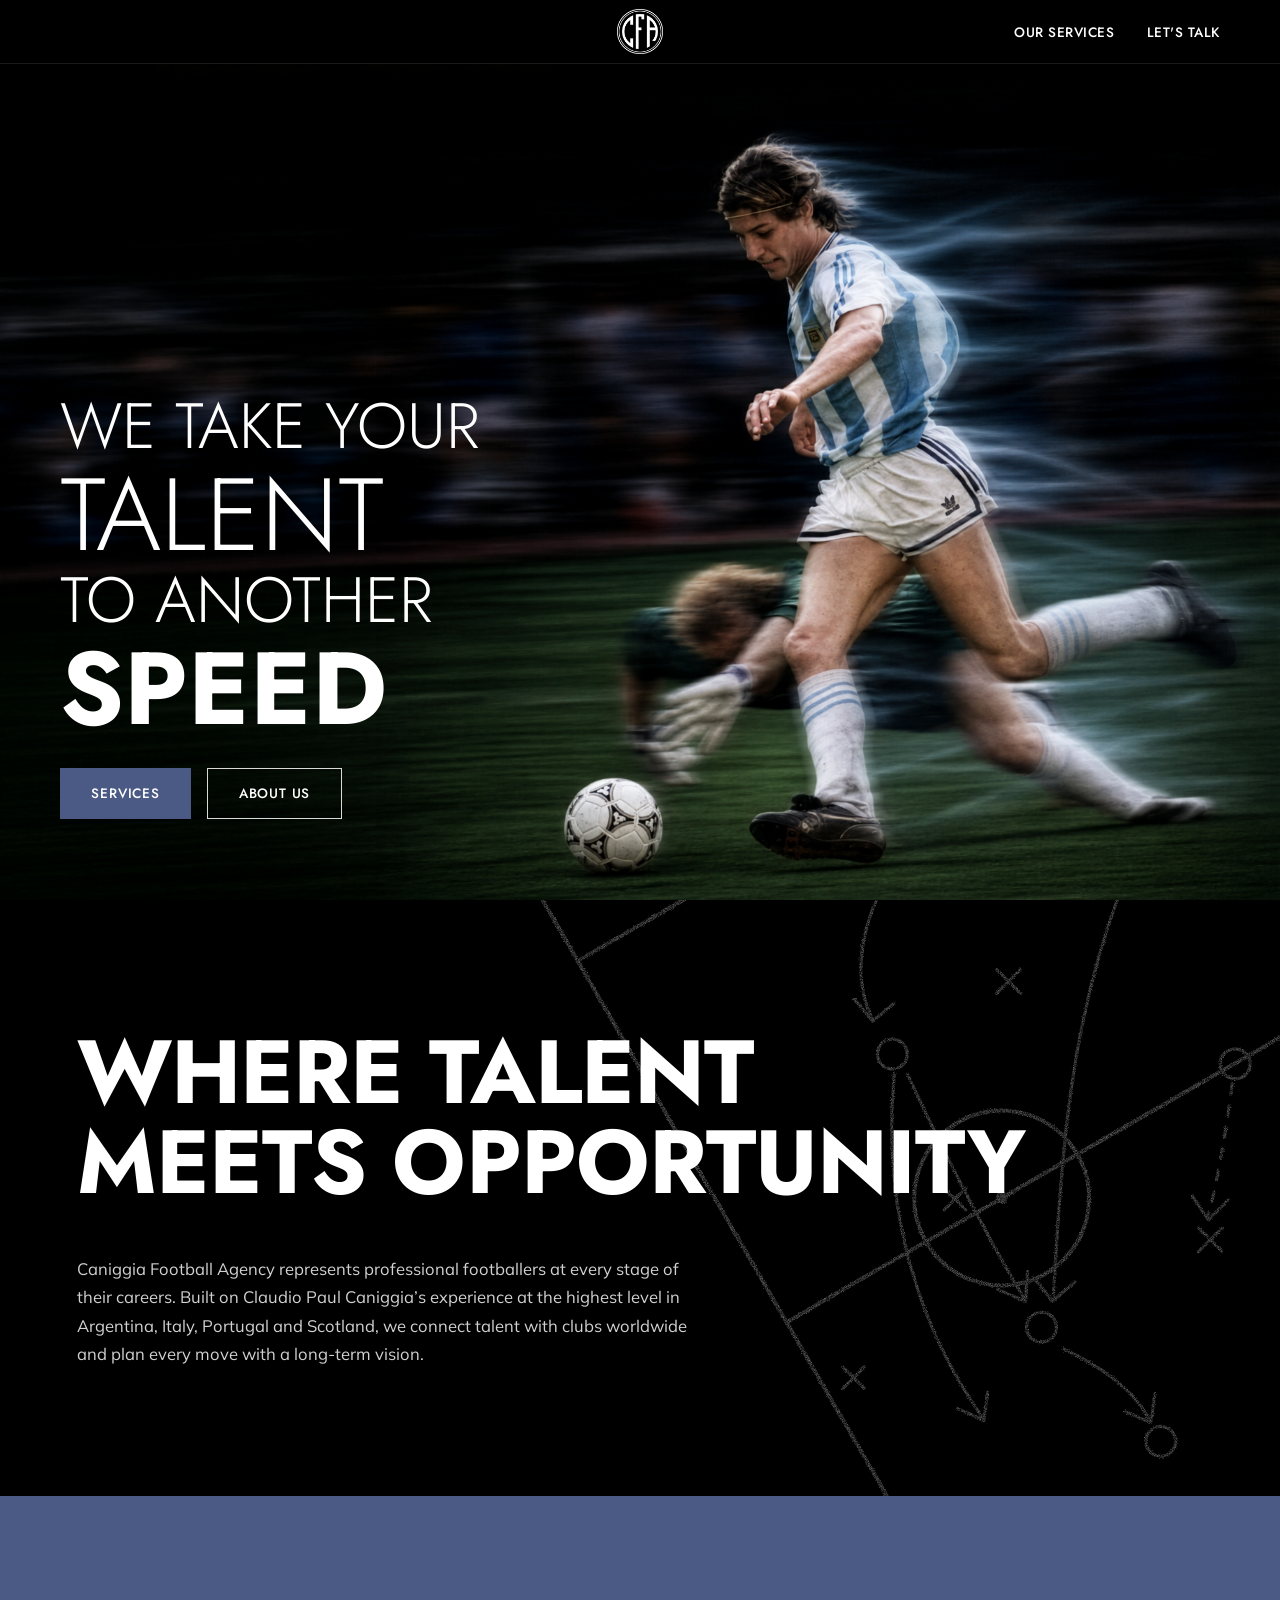
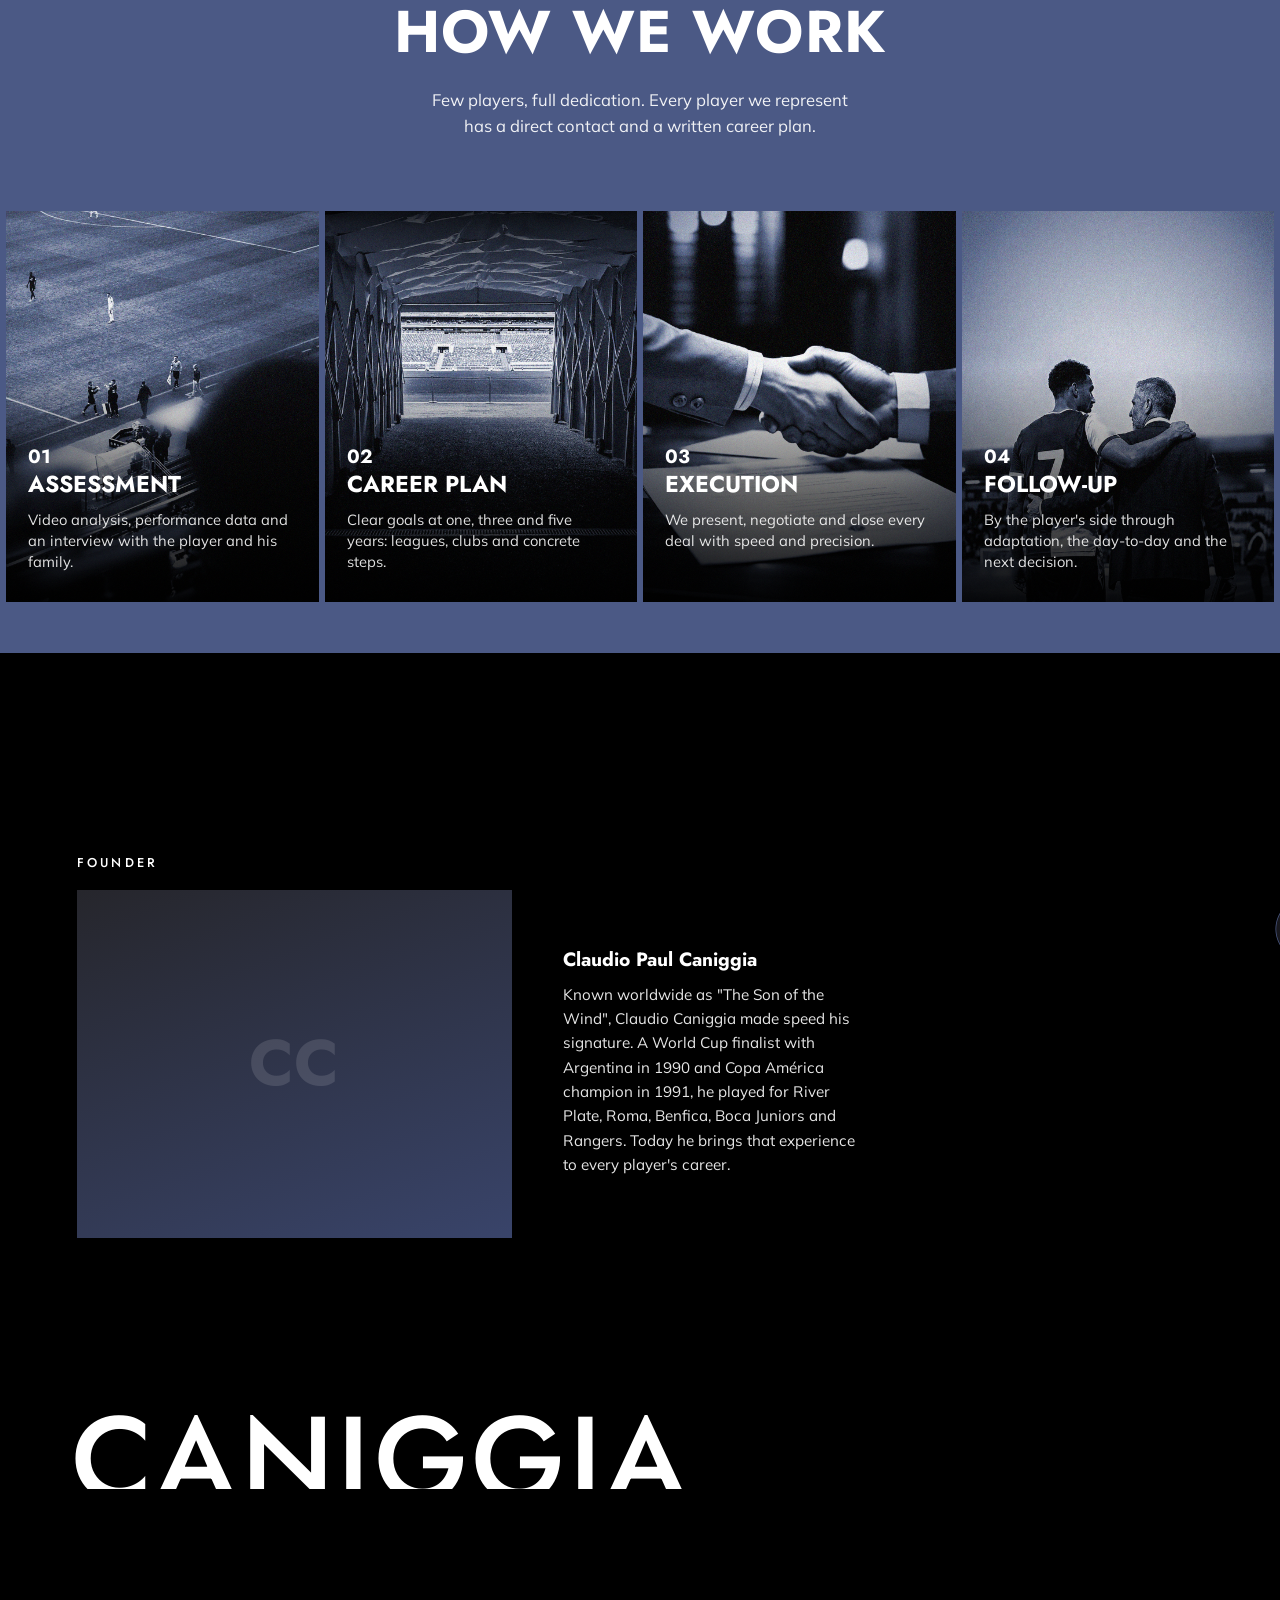
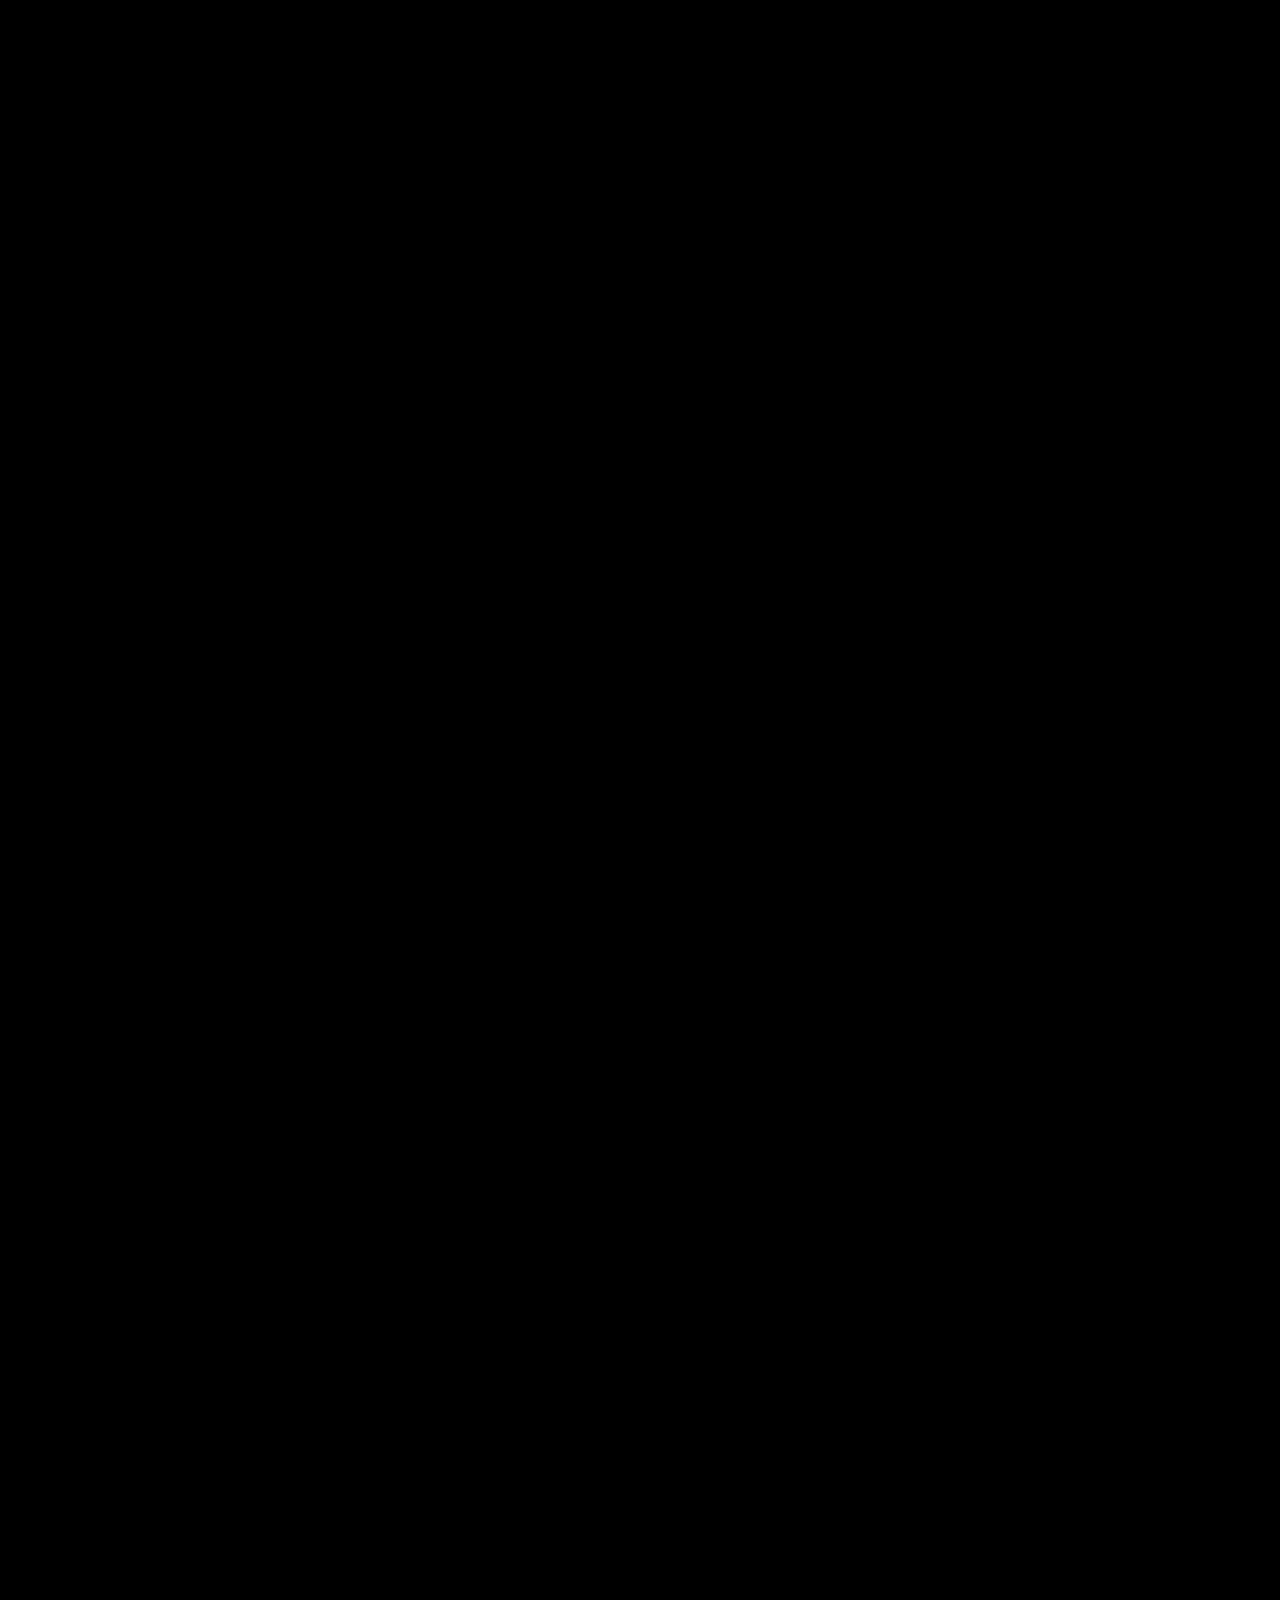
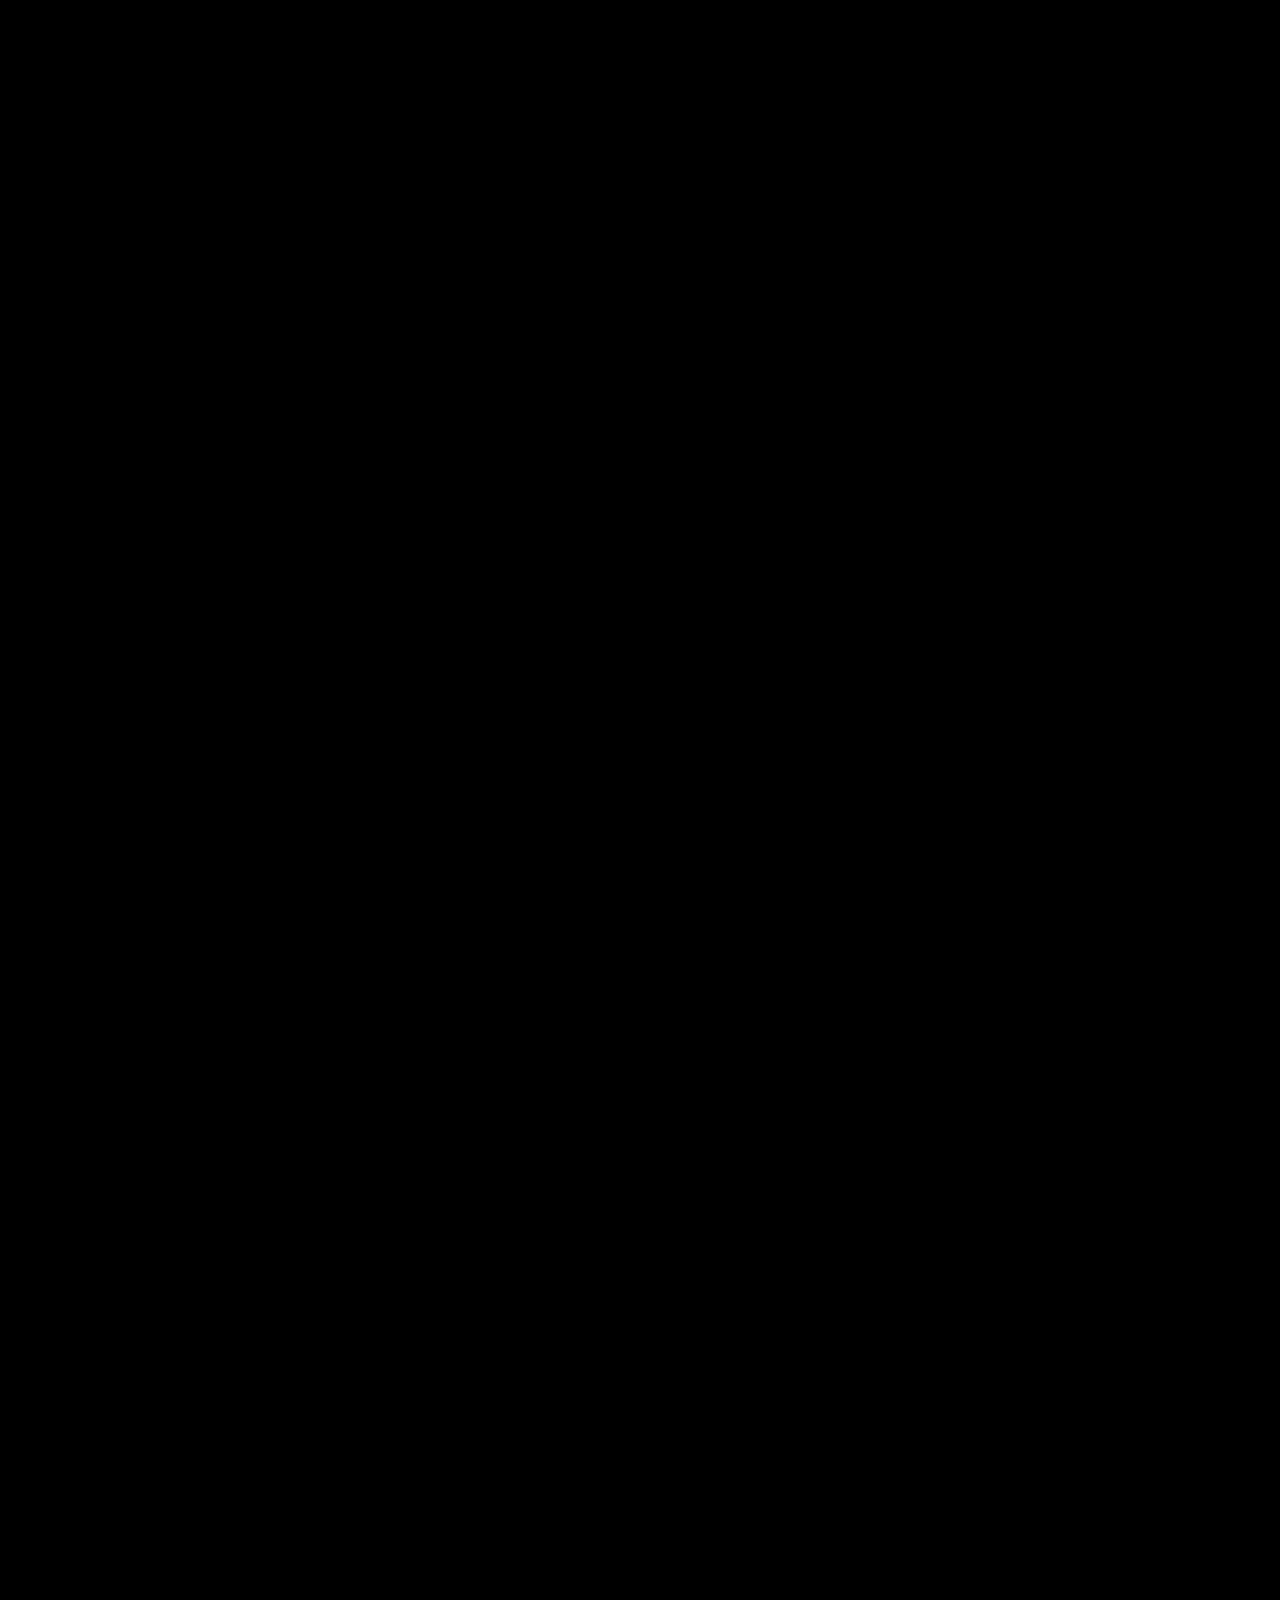
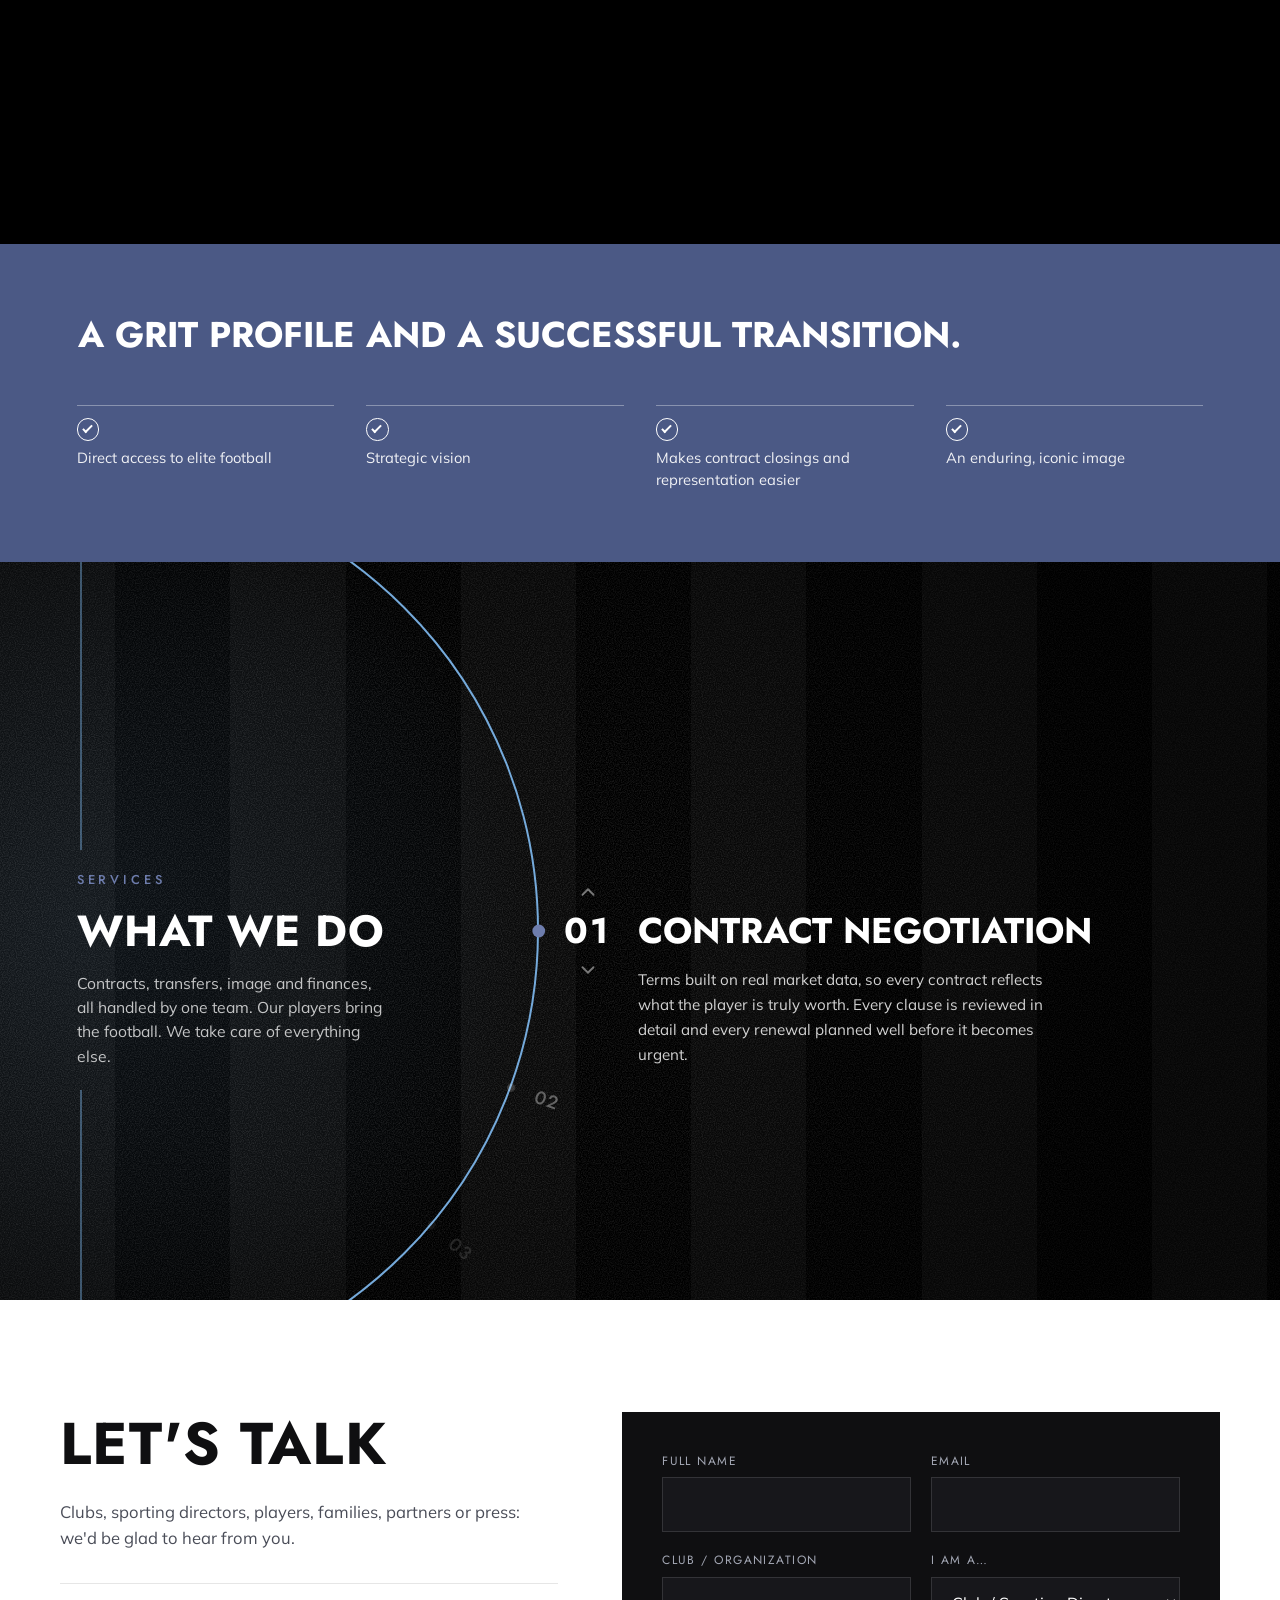
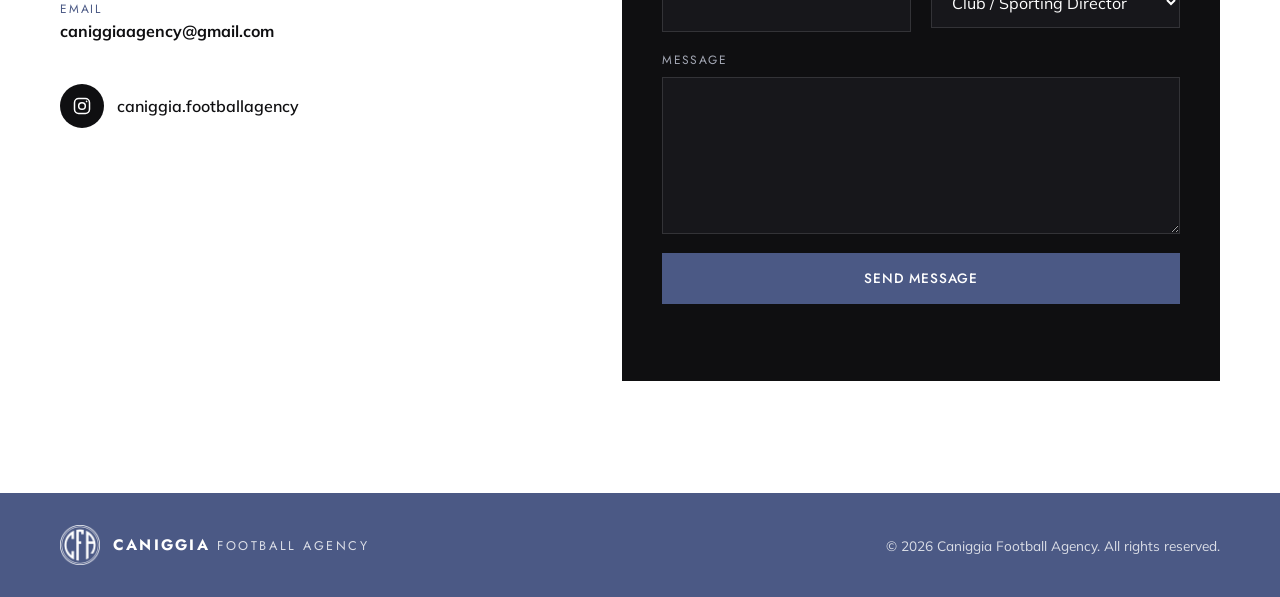
==== index.html @ 944a7ba4 "barra" ====
<!DOCTYPE html>
<html lang="en" class="no-js">
<head>
  <meta charset="UTF-8">
  <meta name="viewport" content="width=device-width, initial-scale=1.0">
  <title>Caniggia Football Agency</title>
  <meta name="description" content="Caniggia Football Agency (CFA) – We take your talent to another speed. Player representation and career planning led by Claudio Caniggia.">
  <meta name="theme-color" content="#000000">

  <!-- Favicon: isotipo CFA -->
  <link rel="icon" href="assests/img/isotipo-azul.png">

  <!-- Fuentes de respaldo (Futura y Nexa son comerciales: ver @font-face en styles.css) -->
  <link rel="preconnect" href="https://fonts.googleapis.com">
  <link rel="preconnect" href="https://fonts.gstatic.com" crossorigin>
  <link href="https://fonts.googleapis.com/css2?family=Jost:wght@300;400;500;600;700&family=Mulish:ital,wght@0,400;0,700;1,400&display=swap" rel="stylesheet">

  <link rel="stylesheet" href="css/styles.css">
</head>
<body>

  <!-- ================= HEADER / MENÚ ================= -->
  <header class="header" id="header">
    <!-- Menú hamburguesa (izquierda): despliega el panel con todas las secciones -->
    <button class="side-toggle" id="sideToggle" type="button" aria-label="Open sections menu" aria-expanded="false" aria-controls="sideMenu">
      <span></span><span></span><span></span>
    </button>

    <div class="container header__inner">
      <!-- Logo CFA al centro de la barra -->
      <a href="#home" class="brand" aria-label="Caniggia Football Agency – Home">
        <img src="assests/img/logo.png" alt="Caniggia Football Agency" class="brand__logo">
      </a>

      <button class="nav-toggle" id="navToggle" aria-label="Open menu" aria-expanded="false" aria-controls="nav">
        <span></span><span></span><span></span>
      </button>

      <nav class="nav" id="nav">
        <ul class="nav__list">
          <li><a href="#services" class="nav__link">Our services</a></li>
          <li><a href="#contact" class="nav__link">Let's talk</a></li>
        </ul>
      </nav>
    </div>
  </header>

  <!-- Lista de secciones (baja debajo del botón hamburguesa) -->
  <nav class="side-menu" id="sideMenu" aria-label="Sections" aria-hidden="true">
    <ul>
      <li style="--n: 0"><a href="#home" class="is-current">Home</a></li>
      <li style="--n: 1"><a href="#who-we-are">About us</a></li>
      <li style="--n: 2"><a href="#about">How we work</a></li>
      <li style="--n: 3"><a href="#caniggia">Caniggia</a></li>
    </ul>
  </nav>

  <main>

    <!-- ================= HERO =================
         EL CONTENIDO SE EDITA EN hero.json (título, botones e imagen).
         Lo de acá abajo es la versión de respaldo: se ve si hero.json no carga
         (por ejemplo, al abrir el archivo con doble clic sin servidor). -->
    <section class="hero" id="home">
      <div class="hero__media" id="heroMedia" aria-hidden="true"></div>

      <div class="container hero__content">
        <h1 class="hero__title" id="heroTitle">
          <span>We take your</span>
          <span class="hero__big">talent</span>
          <span>to another</span>
          <strong class="hero__big">Speed</strong>
        </h1>
        <div class="hero__actions" id="heroActions">
          <a href="#services" class="btn btn--primary">Services</a>
          <a href="#who-we-are" class="btn btn--ghost">About us</a>
        </div>
      </div>
    </section>

    <!-- ================= QUIÉNES SOMOS (versión corta) ================= -->
    <section class="who" id="who-we-are">
      <div class="who__inner">
        <h2 class="who__title reveal"><span>Where talent</span> <span>meets opportunity</span></h2>
        <div class="who__text reveal">
          <p>
            Caniggia Football Agency represents professional footballers at every stage of their
            careers. Built on Claudio Paul Caniggia’s experience at the highest level in Argentina,
            Italy, Portugal and Scotland, we connect talent with clubs worldwide and plan every move
            with a long-term vision.
          </p>
        </div>
      </div>
    </section>

    <!-- ================= ABOUT US · HOW WE WORK ================= -->
    <section class="about" id="about">
      <div class="container">
        <header class="about__head reveal">
          <h2 class="title">How we work</h2>
          <p class="subtitle">
            Few players, full dedication. Every player we represent<br class="br-desktop">
            has a direct contact and a written career plan.
          </p>
        </header>
      </div>

      <!-- Tarjetas: imágenes en assests/img/ (assessment, career_plan, execution, follow-up .jpg) -->
      <div class="cards">
        <article class="card card--1 reveal">
          <div class="card__body">
            <span class="card__num">01</span>
            <h3 class="card__title">Assessment</h3>
            <p class="card__text">Video analysis, performance data and an interview with the player and his family.</p>
          </div>
        </article>
        <article class="card card--2 reveal">
          <div class="card__body">
            <span class="card__num">02</span>
            <h3 class="card__title">Career Plan</h3>
            <p class="card__text">Clear goals at one, three and five years: leagues, clubs and concrete steps.</p>
          </div>
        </article>
        <article class="card card--3 reveal">
          <div class="card__body">
            <span class="card__num">03</span>
            <h3 class="card__title">Execution</h3>
            <p class="card__text">We present, negotiate and close every deal with speed and precision.</p>
          </div>
        </article>
        <article class="card card--4 reveal">
          <div class="card__body">
            <span class="card__num">04</span>
            <h3 class="card__title">Follow-up</h3>
            <p class="card__text">By the player's side through adaptation, the day-to-day and the next decision.</p>
          </div>
        </article>
      </div>
    </section>

    <!-- ================= CLAUDIO CANIGGIA ================= -->
    <!-- En escritorio, al hacer scroll la sección se desplaza en horizontal
         y muestra la línea de tiempo. En celular se ve en vertical. -->
    <section class="journey" id="caniggia">
      <div class="journey__sticky">
        <!-- Video de fondo: assests/video/caniggia.mp4 (sin sonido, en loop) -->
        <div class="journey__bg" aria-hidden="true">
          <video class="journey__video" id="journeyVideo" autoplay muted loop playsinline preload="metadata">
            <source src="assests/video/caniggia.mp4" type="video/mp4">
          </video>
        </div>

        <div class="journey__track" id="journeyTrack">

          <!-- Panel 1: fundador + bio -->
          <div class="journey__panel journey__intro">
            <div class="founder">
              <p class="eyebrow">Founder</p>
              <!-- 3 fotos que se alternan: assests/img/caniggia-1.jpg, -2.jpg, -3.jpg -->
              <div class="founder__photos" aria-label="Claudio Caniggia" role="img">
                <div class="founder__photo founder__photo--1 is-active"></div>
                <div class="founder__photo founder__photo--2"></div>
                <div class="founder__photo founder__photo--3"></div>
              </div>
            </div>

            <div class="founder__text">
              <h3 class="founder__name">Claudio Paul Caniggia</h3>
              <!-- Pendiente: que la agencia o Caniggia confirmen los datos de la bio -->
              <p class="founder__bio">
                Known worldwide as "The Son of the Wind", Claudio Caniggia made speed his signature.
                A World Cup finalist with Argentina in 1990 and Copa América champion in 1991, he
                played for River Plate, Roma, Benfica, Boca Juniors and Rangers. Today he brings that
                experience to every player's career.
              </p>
            </div>
          </div>

          <!-- Panel 2: línea de tiempo. Escudos en assests/img/ (escudo_XX_club.png) -->
          <div class="journey__panel journey__timeline">
            <ol class="timeline">
              <li class="timeline__item">
                <div class="timeline__crest"><img src="assests/img/escudo_01_river.png" alt="River Plate" onerror="this.hidden=true"></div>
                <p class="timeline__title">River Plate</p>
                <p class="timeline__year">1987–1988</p>
                <p class="timeline__text">From River Plate's academy to the first team.</p>
              </li>
              <li class="timeline__item">
                <div class="timeline__crest"><img src="assests/img/escudo_02_verona.png" alt="Hellas Verona" onerror="this.hidden=true"></div>
                <p class="timeline__title">Hellas Verona</p>
                <p class="timeline__year">1988–1989</p>
                <p class="timeline__text">First steps in Serie A with Hellas Verona.</p>
              </li>
              <li class="timeline__item">
                <div class="timeline__crest"><img src="assests/img/escudo_03_atalanta.png" alt="Atalanta" onerror="this.hidden=true"></div>
                <p class="timeline__title">Atalanta</p>
                <p class="timeline__year">1989–1992</p>
                <p class="timeline__text">Three seasons at Atalanta and a World Cup final with Argentina.</p>
              </li>
              <li class="timeline__item">
                <div class="timeline__crest"><img src="assests/img/escudo_04_roma.png" alt="AS Roma" onerror="this.hidden=true"></div>
                <p class="timeline__title">AS Roma</p>
                <p class="timeline__year">1992–1993</p>
                <p class="timeline__text">Signs for AS Roma in a €6.75m transfer.</p>
              </li>
              <li class="timeline__item">
                <div class="timeline__crest"><img src="assests/img/escudo_05_benfica.png" alt="Benfica" onerror="this.hidden=true"></div>
                <p class="timeline__title">Benfica</p>
                <p class="timeline__year">1994–1995</p>
                <p class="timeline__text">A new chapter in Portugal with Benfica.</p>
              </li>
              <li class="timeline__item">
                <div class="timeline__crest"><img src="assests/img/escudo_06_boca.png" alt="Boca Juniors" onerror="this.hidden=true"></div>
                <p class="timeline__title">Boca Juniors</p>
                <p class="timeline__year">1995–1998</p>
                <p class="timeline__text">Back home, wearing the Boca Juniors shirt.</p>
              </li>
              <li class="timeline__item">
                <div class="timeline__crest"><img src="assests/img/escudo_03_atalanta.png" alt="Atalanta" onerror="this.hidden=true"></div>
                <p class="timeline__title">Atalanta</p>
                <p class="timeline__year">1999–2000</p>
                <p class="timeline__text">A second spell at Atalanta.</p>
              </li>
              <li class="timeline__item">
                <div class="timeline__crest"><img src="assests/img/escudo_07_dundee.png" alt="Dundee FC" onerror="this.hidden=true"></div>
                <p class="timeline__title">Dundee FC</p>
                <p class="timeline__year">2000–2001</p>
                <p class="timeline__text">Lands in Scottish football with Dundee FC.</p>
              </li>
              <li class="timeline__item">
                <div class="timeline__crest"><img src="assests/img/escudo_08_rangers.png" alt="Rangers" onerror="this.hidden=true"></div>
                <p class="timeline__title">Rangers</p>
                <p class="timeline__year">2001–2003</p>
                <p class="timeline__text">Two seasons at Rangers.</p>
              </li>
              <li class="timeline__item">
                <div class="timeline__crest"><img src="assests/img/escudo_09_qatar.png" alt="Qatar SC" onerror="this.hidden=true"></div>
                <p class="timeline__title">Qatar SC</p>
                <p class="timeline__year">2003–2005</p>
                <p class="timeline__text">Closes his professional career at Qatar SC.</p>
              </li>
              <li class="timeline__item">
                <div class="timeline__crest"><img src="assests/img/escudo_10_wembley.png" alt="Wembley FC" onerror="this.hidden=true"></div>
                <p class="timeline__title">Wembley FC</p>
                <p class="timeline__year">2012</p>
                <p class="timeline__text">A brief return to the pitch at 45 with Wembley FC.</p>
              </li>
            </ol>

            <!-- Cuadro aparte: Selección Argentina -->
            <article class="national">
              <div class="national__head">
                <div class="national__crest"><img src="assests/img/escudo_argentina_circulo_oscuro.png" alt="Argentina (AFA)" onerror="this.hidden=true"></div>
                <div>
                  <p class="timeline__title">Argentina</p>
                  <p class="national__years">1987–2002</p>
                </div>
              </div>
              <p class="national__text">
                Fifty caps and sixteen goals in the blue and white. Caniggia lit up Italia '90,
                knocking out Brazil and scoring the semi-final equaliser against Italy on the way
                to the final. A year later, he lifted the Copa América.
              </p>
              <dl class="national__stats">
                <div><dt>Matches</dt><dd>50</dd></div>
                <div><dt>Goals</dt><dd>16</dd></div>
              </dl>
              <dl class="national__list">
                <div><dt>Titles</dt><dd>Copa América 1991 · FIFA Confederations Cup 1992 · Artemio Franchi Cup 1993</dd></div>
                <div><dt>World Cups</dt><dd>Italy 1990 (runner-up) · USA 1994 · Korea/Japan 2002</dd></div>
              </dl>
            </article>

            <a href="#services" class="btn btn--primary journey__cta">Our services</a>
          </div>

        </div>

        <p class="journey__word" aria-hidden="true">Caniggia</p>
      </div>
    </section>

    <!-- ================= PERFIL DEL FUNDADOR (banda horizontal) ================= -->
    <section class="profile-band" aria-label="Claudio Caniggia profile">
      <div class="profile-band__inner">
        <div class="profile-band__head reveal">
          <h2 class="profile-band__title">A GRIT profile and a successful transition.</h2>
        </div>
        <ul class="profile-band__list reveal">
          <li>Direct access to elite football</li>
          <li>Strategic vision</li>
          <li>Makes contract closings and representation easier</li>
          <li>An enduring, iconic image</li>
        </ul>
      </div>
    </section>

    <!-- ================= SERVICES (rueda de servicios) =================
         (La página detalle services.html se sacó por ahora; está guardada en git, commit 97be6d9.) -->
    <section class="svc-home" id="services">
      <!-- fondo: césped y líneas de cancha (solo decorativo) -->
      <div class="svc-pitch" aria-hidden="true"></div>
      <div class="svc-home__intro reveal">
        <p class="eyebrow">Services</p>
        <h2 class="title">What we do</h2>
        <p class="svc-home__lead">
          Contracts, transfers, image and finances, all handled by one team.
          Our players bring the football. We take care of everything else.
        </p>
      </div>

      <!-- Rueda de servicios (ref. "Wove — Wheel Menu"). Se gira de tres formas:
           clic en un número, arrastrando la rueda (mouse o dedo) o con las flechas.
           El servicio que queda al centro muestra su texto.
           En celular se ven los 4 servicios apilados. -->
      <div class="svc-wheel" id="svcWheel" style="--active: 0">
        <div class="svc-wheel__ring" aria-hidden="true"></div>
        <!-- zona para agarrar y arrastrar la rueda -->
        <div class="svc-wheel__drag" aria-hidden="true"></div>

        <div class="svc-wheel__list" role="tablist" aria-label="Services">
          <button class="svc-wheel__num is-active" style="--i: 0" role="tab" id="svc-tab-1" aria-controls="svc-panel-1" aria-selected="true">01</button>
          <button class="svc-wheel__num" style="--i: 1" role="tab" id="svc-tab-2" aria-controls="svc-panel-2" aria-selected="false" tabindex="-1">02</button>
          <button class="svc-wheel__num" style="--i: 2" role="tab" id="svc-tab-3" aria-controls="svc-panel-3" aria-selected="false" tabindex="-1">03</button>
          <button class="svc-wheel__num" style="--i: 3" role="tab" id="svc-tab-4" aria-controls="svc-panel-4" aria-selected="false" tabindex="-1">04</button>
        </div>

        <div class="svc-wheel__panels">
          <article class="svc-wheel__panel is-active" id="svc-panel-1" role="tabpanel" aria-labelledby="svc-tab-1">
            <h3 class="svc-wheel__title"><button class="svc-wheel__toggle" type="button" aria-expanded="false" aria-controls="svc-text-1">Contract Negotiation</button></h3>
            <p class="svc-wheel__text" id="svc-text-1">
              Terms built on real market data, so every contract reflects what the player is truly
              worth. Every clause is reviewed in detail and every renewal planned well before it
              becomes urgent.
            </p>
          </article>
          <article class="svc-wheel__panel" id="svc-panel-2" role="tabpanel" aria-labelledby="svc-tab-2">
            <h3 class="svc-wheel__title"><button class="svc-wheel__toggle" type="button" aria-expanded="false" aria-controls="svc-text-2">International Transfers</button></h3>
            <p class="svc-wheel__text" id="svc-text-2">
              Direct relationships with clubs across South America, Europe, the MLS and the Middle
              East. We present the player, lead the negotiation and see every deal through to
              signature.
            </p>
          </article>
          <article class="svc-wheel__panel" id="svc-panel-3" role="tabpanel" aria-labelledby="svc-tab-3">
            <h3 class="svc-wheel__title"><button class="svc-wheel__toggle" type="button" aria-expanded="false" aria-controls="svc-text-3">Image &amp; Sponsorship</button></h3>
            <p class="svc-wheel__text" id="svc-text-3">
              A strong, consistent public profile, on and off the pitch, and brand partnerships that
              fit the player and grow with their career.
            </p>
          </article>
          <article class="svc-wheel__panel" id="svc-panel-4" role="tabpanel" aria-labelledby="svc-tab-4">
            <h3 class="svc-wheel__title"><button class="svc-wheel__toggle" type="button" aria-expanded="false" aria-controls="svc-text-4">Legal &amp; Financial Advisory</button></h3>
            <p class="svc-wheel__text" id="svc-text-4">
              Expert tax and investment guidance from specialists we trust, so what a player builds
              over a career is protected for life after football.
            </p>
          </article>
        </div>

        <!-- Flechas para girar la rueda: arriba y abajo del número activo -->
        <button class="svc-wheel__arrow svc-wheel__arrow--up" type="button" data-dir="-1" aria-label="Previous service">
          <svg viewBox="0 0 24 24" aria-hidden="true"><path d="M6 15l6-6 6 6"/></svg>
        </button>
        <button class="svc-wheel__arrow svc-wheel__arrow--down" type="button" data-dir="1" aria-label="Next service">
          <svg viewBox="0 0 24 24" aria-hidden="true"><path d="M6 9l6 6 6-6"/></svg>
        </button>
      </div>
    </section>

    <!-- ================= CONTACT ================= -->
    <section class="section section--light" id="contact">
      <div class="container contact">
        <div class="contact__info reveal">
          <h2 class="title title--dark">Let's talk</h2>
          <p class="subtitle subtitle--dark">
            Clubs, sporting directors, players, families, partners or press:
            we'd be glad to hear from you.
          </p>

          <ul class="contact__list">
            <li>
              <span class="contact__label">Email</span>
              <a href="mailto:caniggiaagency@gmail.com">caniggiaagency@gmail.com</a>
            </li>
          </ul>

          <div class="socials">
            <a href="https://www.instagram.com/caniggia.footballagency/" class="social-link" target="_blank" rel="noopener" aria-label="Instagram caniggia.footballagency">
              <span class="social" aria-hidden="true">
                <svg viewBox="0 0 24 24"><rect x="3" y="3" width="18" height="18" rx="5"/><circle cx="12" cy="12" r="4"/><circle cx="17.5" cy="6.5" r="1" class="fill"/></svg>
              </span>
              caniggia.footballagency
            </a>
          </div>
        </div>

        <form class="form reveal" id="contactForm" novalidate>
          <div class="form__row">
            <div class="field">
              <label for="name">Full name</label>
              <input type="text" id="name" name="name" required autocomplete="name">
            </div>
            <div class="field">
              <label for="email">Email</label>
              <input type="email" id="email" name="email" required autocomplete="email">
            </div>
          </div>
          <div class="form__row">
            <div class="field">
              <label for="organization">Club / Organization</label>
              <input type="text" id="organization" name="organization" autocomplete="organization">
            </div>
            <div class="field">
              <label for="profile">I am a…</label>
              <select id="profile" name="profile">
                <option>Club / Sporting Director</option>
                <option>Player</option>
                <option>Family member</option>
                <option>Business partner</option>
                <option>Press</option>
                <option>Other</option>
              </select>
            </div>
          </div>
          <div class="field">
            <label for="message">Message</label>
            <textarea id="message" name="message" rows="5" required></textarea>
          </div>
          <!-- campo trampa anti-spam: invisible para las personas -->
          <input type="text" name="_honey" tabindex="-1" autocomplete="off" aria-hidden="true" style="position:absolute; left:-9999px; width:1px; height:1px; opacity:0">
          <button type="submit" class="btn btn--primary btn--block">Send message</button>
          <p class="form__status" id="formStatus" role="status" aria-live="polite"></p>
        </form>
      </div>
    </section>

  </main>

  <!-- ================= FOOTER ================= -->
  <footer class="footer">
    <div class="container footer__inner">
      <a href="#home" class="footer__brand">
        <img src="assests/img/logo.png" alt="" class="footer__logo">
        <span class="footer__name">Caniggia <small>Football Agency</small></span>
      </a>
      <p class="footer__copy">&copy; <span id="year"></span> Caniggia Football Agency. All rights reserved.</p>
    </div>
  </footer>

  <script src="js/main.js"></script>
</body>
</html>
---- css/styles.css ----
/* =========================================================
   Caniggia Football Agency – Estilos
   Identidad: negro #0F0F11 · blanco #FFFFFF · azul CFA #4B5985
   Tipografías: Futura (títulos y menú) · Nexa (textos de lectura)
   ========================================================= */

/* ---------- Fuentes de marca ----------
   Futura y Nexa son tipografías con licencia. Si la agencia tiene los
   archivos, colocarlos en assests/fonts/ con estos nombres y se usarán
   automáticamente. Si no están, se usan Jost (≈ Futura) y Mulish (≈ Nexa). */
@font-face {
  font-family: "Futura CFA";
  src: url("../assests/fonts/Futura-Book.woff2") format("woff2");
  font-weight: 300;
  font-display: swap;
}
@font-face {
  font-family: "Futura CFA";
  src: url("../assests/fonts/Futura-Medium.woff2") format("woff2");
  font-weight: 500;
  font-display: swap;
}
@font-face {
  font-family: "Futura CFA";
  src: url("../assests/fonts/Futura-Demibold.woff2") format("woff2");
  font-weight: 600;
  font-display: swap;
}
@font-face {
  font-family: "Futura CFA";
  src: url("../assests/fonts/Futura-Bold.woff2") format("woff2");
  font-weight: 700;
  font-display: swap;
}
@font-face {
  font-family: "Nexa CFA";
  src: url("../assests/fonts/Nexa-Regular.woff2") format("woff2");
  font-weight: 400;
  font-display: swap;
}
@font-face {
  font-family: "Nexa CFA";
  src: url("../assests/fonts/Nexa-Bold.woff2") format("woff2");
  font-weight: 700;
  font-display: swap;
}

/* ---------- Variables ---------- */
:root {
  --black: #0F0F11;
  --black-pure: #000000;
  --black-2: #17171B;
  --white: #FFFFFF;
  --blue: #4B5985;
  --blue-light: #6E7DAD;
  --blue-dark: #39446A;
  --celeste: #75AADB; /* celeste de la camiseta argentina */
  --gray: #A4A8B5;
  --gray-light: #F3F4F7;
  --line-dark: rgba(255, 255, 255, 0.12);
  --line-light: rgba(15, 15, 17, 0.1);

  --font-title: "Futura CFA", "Futura PT", "Futura", "Jost", "Century Gothic", sans-serif;
  --font-text: "Nexa CFA", "Nexa", "Mulish", "Segoe UI", sans-serif;

  --container: 1240px;
  --header-h: 64px;
  --radius: 0;
  --ease: cubic-bezier(0.22, 0.61, 0.36, 1);
}

/* ---------- Reset / base ---------- */
*,
*::before,
*::after {
  box-sizing: border-box;
  margin: 0;
  padding: 0;
}

html {
  scroll-behavior: smooth;
  scroll-padding-top: var(--header-h);
}

body {
  font-family: var(--font-text);
  font-size: 1rem;
  line-height: 1.6;
  color: var(--white);
  background: var(--black-pure);
  -webkit-font-smoothing: antialiased;
  overflow-x: hidden;
}

img {
  display: block;
  max-width: 100%;
}

a {
  color: inherit;
  text-decoration: none;
}

ul,
ol {
  list-style: none;
}

button,
input,
select,
textarea {
  font: inherit;
  color: inherit;
}

h1, h2, h3 {
  font-family: var(--font-title);
  line-height: 1.1;
}

.container {
  width: 100%;
  max-width: var(--container);
  margin: 0 auto;
  padding: 0 40px;
}

/* =========================================================
   ESTILOS DE TEXTO (según maqueta)
   Título: Futura Bold, mayúsculas, centrado en secciones
   Bajada: Nexa Regular, 2 líneas
   Botón: azul CFA, texto blanco en mayúsculas
   ========================================================= */
.title {
  font-family: var(--font-title);
  font-weight: 700;
  font-size: clamp(2.2rem, 4.6vw, 4rem);
  letter-spacing: 0.02em;
  text-transform: uppercase;
  color: var(--white);
}

.title--dark {
  color: var(--black);
}

.subtitle {
  font-family: var(--font-text);
  font-size: clamp(1rem, 1.3vw, 1.15rem);
  line-height: 1.55;
  color: rgba(255, 255, 255, 0.92);
  margin-top: 1.4rem;
}

.subtitle--dark {
  color: #4A4D58;
}

.eyebrow {
  font-family: var(--font-title);
  font-weight: 500;
  font-size: 0.8rem;
  letter-spacing: 0.3em;
  text-transform: uppercase;
  color: var(--blue-light);
  margin-bottom: 1rem;
}

.btn {
  display: inline-block;
  font-family: var(--font-title);
  font-weight: 500;
  font-size: 0.85rem;
  letter-spacing: 0.06em;
  text-transform: uppercase;
  padding: 0.85rem 1.9rem;
  border: 1px solid transparent;
  border-radius: var(--radius);
  cursor: pointer;
  transition: background 0.3s var(--ease), color 0.3s var(--ease), transform 0.3s var(--ease);
}

.btn:hover {
  transform: translateY(-2px);
}

.btn--primary {
  background: var(--blue);
  color: var(--white);
}

.btn--primary:hover {
  background: var(--blue-light);
}

.btn--block {
  width: 100%;
}

.br-desktop {
  display: inline;
}

/* ---------- Header ---------- */
.header {
  position: fixed;
  inset: 0 0 auto 0;
  height: var(--header-h);
  background: var(--black-pure);
  border-bottom: 1px solid rgba(255, 255, 255, 0.1); /* separa la barra de las secciones negras */
  z-index: 100;
  transition: box-shadow 0.3s var(--ease);
}

.header.is-scrolled {
  box-shadow: 0 6px 24px rgba(0, 0, 0, 0.35);
}

.header__inner {
  position: relative;
  height: 100%;
  display: flex;
  align-items: center;
  justify-content: flex-end;
}

/* Isotipo centrado */
.brand {
  position: absolute;
  left: 50%;
  top: 50%;
  transform: translate(-50%, -50%);
}

.brand {
  display: block;
  line-height: 0;
  transition: transform 0.3s var(--ease);
}

.brand:hover {
  transform: translate(-50%, -50%) scale(1.06);
}

.brand__logo {
  height: 46px;
  width: 46px;
  object-fit: contain;
}

.footer__logo {
  height: 40px;
  width: 40px;
  object-fit: contain;
}

.brand__mark {
  width: 40px;
  height: 40px;
  border-radius: 50%;
  background: var(--white);
  color: var(--blue);
  display: grid;
  place-items: center;
  font-family: var(--font-title);
  font-weight: 700;
  font-size: 0.7rem;
  letter-spacing: 0.04em;
}

.nav__list {
  display: flex;
  align-items: center;
  gap: 2rem;
}

.nav__link {
  position: relative;
  font-family: var(--font-title);
  font-weight: 500;
  font-size: 0.85rem;
  letter-spacing: 0.04em;
  text-transform: uppercase;
  padding: 0.3rem 0;
}

.nav__link::after {
  content: "";
  position: absolute;
  left: 0;
  bottom: 0;
  width: 100%;
  height: 1px;
  background: var(--white);
  transform: scaleX(0);
  transform-origin: left;
  transition: transform 0.3s var(--ease);
}

.nav__link:hover::after,
.nav__link.is-active::after {
  transform: scaleX(1);
}

.nav-toggle {
  display: none;
  width: 44px;
  height: 44px;
  background: none;
  border: 0;
  cursor: pointer;
  flex-direction: column;
  justify-content: center;
  gap: 6px;
  padding: 10px;
  z-index: 110;
}

.nav-toggle span {
  display: block;
  height: 2px;
  background: var(--white);
  transition: transform 0.3s var(--ease), opacity 0.3s;
}

.nav-toggle.is-open span:nth-child(1) { transform: translateY(8px) rotate(45deg); }
.nav-toggle.is-open span:nth-child(2) { opacity: 0; }
.nav-toggle.is-open span:nth-child(3) { transform: translateY(-8px) rotate(-45deg); }

/* ---------- Menú hamburguesa izquierdo + panel de secciones ---------- */
.side-toggle {
  position: absolute;
  left: clamp(12px, 1.6vw, 28px);
  top: 50%;
  transform: translateY(-50%);
  z-index: 110;
  width: 44px;
  height: 44px;
  padding: 12px 10px;
  display: flex;
  flex-direction: column;
  justify-content: space-between;
  background: none;
  border: 0;
  cursor: pointer;
}

.side-toggle span {
  display: block;
  height: 2px;
  background: var(--white);
  transition: transform 0.35s var(--ease), opacity 0.25s;
}

.side-toggle.is-open span:nth-child(1) { transform: translateY(8px) rotate(45deg); }
.side-toggle.is-open span:nth-child(2) { opacity: 0; }
.side-toggle.is-open span:nth-child(3) { transform: translateY(-8px) rotate(-45deg); }

/* Lista de secciones: baja debajo del botón, sin panel de fondo.
   mix-blend-mode invierte el color: blanco sobre fondos oscuros, negro sobre claros. */
.side-menu {
  position: fixed;
  top: calc(var(--header-h) + clamp(0.8rem, 2.5vh, 1.6rem));
  left: clamp(12px, 1.6vw, 28px);
  z-index: 99;
  padding-left: 10px; /* alineado con las rayitas del botón */
  mix-blend-mode: difference;
  visibility: hidden;
  transition: visibility 0s linear 0.5s; /* se oculta cuando terminan de irse los nombres */
}

.side-menu.is-open {
  visibility: visible;
  transition-delay: 0s;
}

.side-menu ul {
  list-style: none;
  margin: 0;
  padding: 0;
}

/* los nombres bajan uno detrás de otro */
.side-menu li {
  opacity: 0;
  transform: translateY(-14px);
  transition: opacity 0.3s var(--ease), transform 0.4s var(--ease);
  transition-delay: calc((3 - var(--n)) * 0.04s); /* al cerrar, suben en orden inverso */
}

.side-menu.is-open li {
  opacity: 1;
  transform: none;
  transition-delay: calc(var(--n) * 0.06s);
}

.side-menu a {
  display: inline-block;
  padding: 0.12rem 0;
  font-family: var(--font-title);
  font-size: clamp(0.7rem, 0.78vw, 0.8rem);
  font-weight: 400;
  line-height: 1.3;
  letter-spacing: 0.14em;
  text-transform: uppercase;
  color: var(--white);
  transition: opacity 0.25s;
}

.side-menu a:hover {
  opacity: 0.7;
}

/* solo la sección en la que se está va en bold */
.side-menu a.is-current {
  font-weight: 700;
}

/* ---------- Hero ---------- */
.hero {
  position: relative;
  min-height: 100vh;
  min-height: 100svh;
  padding-top: var(--header-h);
  background: var(--black-pure);
  display: flex;
  align-items: flex-end;
  overflow: hidden;
}

/* Foto a ancho completo: la imagen ya trae el espacio negro a la izquierda para el título */
.hero__media {
  position: absolute;
  top: var(--header-h);
  right: 0;
  bottom: 0;
  left: 0;
  /* La foto se define en hero.json (main.js la pasa en --hero-img). Esta es la de respaldo. */
  background: var(--hero-img, url("../assests/img/hero este.jpg")) right center / cover no-repeat, var(--black-pure);
  animation: heroIn 1.4s var(--ease) both;
}

@keyframes heroIn {
  from { opacity: 0; transform: scale(1.06); }
  to { opacity: 1; transform: scale(1); }
}

.hero__content {
  position: relative;
  z-index: 1;
  padding-bottom: clamp(3rem, 9vh, 6rem);
}

.hero__title {
  display: flex;
  flex-direction: column;
  font-family: var(--font-title);
  font-size: clamp(2.4rem, 5vw, 4.4rem);
  line-height: 1.12;
  text-transform: uppercase;
  margin-bottom: 1.8rem;
}

.hero__title span {
  font-weight: 300;
  animation: fadeUp 0.9s var(--ease) both;
}

.hero__title span:nth-child(2) {
  animation-delay: 0.1s;
}

.hero__title span:nth-child(3) {
  animation-delay: 0.2s;
}

/* Última palabra destacada */
.hero__title strong {
  font-weight: 700;
  animation: fadeUp 0.9s 0.3s var(--ease) both;
}

/* Líneas marcadas como "grande" en hero.json (por defecto TALENT y SPEED) */
.hero__title .hero__big {
  font-size: 1.6em;
  line-height: 1;
}

/* Pantallas bajas (celular acostado): título más chico para que no toque la barra */
@media (max-height: 560px) {
  .hero__title {
    font-size: clamp(1.6rem, 7vh, 2.4rem);
    margin-bottom: 1.2rem;
  }
}

.hero__actions {
  display: flex;
  flex-wrap: wrap;
  gap: 1rem;
}

.hero .btn {
  animation: fadeUp 0.9s 0.4s var(--ease) both;
}

.hero .btn--ghost {
  animation-delay: 0.5s;
}

/* Botón secundario: transparente con borde blanco */
.btn--ghost {
  border-color: rgba(255, 255, 255, 0.85);
  color: var(--white);
}

.btn--ghost:hover {
  background: var(--white);
  color: var(--black);
}

@keyframes fadeUp {
  from { opacity: 0; transform: translateY(30px); }
  to { opacity: 1; transform: translateY(0); }
}

/* ---------- Quiénes somos (versión corta) ---------- */
.who {
  position: relative;
  overflow: hidden;
  background: var(--black-pure);
  padding: clamp(4.5rem, 10vw, 8rem) 0;
}

/* Fondo: pizarra táctica dibujada en tiza, a la derecha y suave para no competir con el texto */
.who::before {
  content: "";
  position: absolute;
  inset: 0;
  background: url("../assests/img/pizarra-tactica.svg") right center / auto 100% no-repeat;
  opacity: 0.4;
  pointer-events: none;
}

/* en celular el texto ocupa todo el ancho: pizarra más suave */
@media (max-width: 640px) {
  .who::before {
    opacity: 0.25;
  }
}

/* mismo margen izquierdo que "Founder" y CANIGGIA */
.who__inner {
  position: relative;
  z-index: 1;
  padding: 0 6vw;
}

/* Título gigante, a la izquierda, en dos líneas (ref. "THE LEADING / FOOTBALL AGENCY") */
.who__title {
  font-family: var(--font-title);
  font-weight: 700;
  font-size: clamp(2.1rem, 7vw, 8.5rem);
  line-height: 1;
  letter-spacing: -0.01em;
  text-transform: uppercase;
  color: var(--white);
}

.who__title span {
  display: block;
}

.who__text {
  max-width: 62ch;
  margin-top: clamp(1.8rem, 4vw, 3rem);
}

.who__text p {
  font-size: clamp(1rem, 1.3vw, 1.15rem);
  line-height: 1.7;
  color: rgba(255, 255, 255, 0.82);
}

.who__text p + p {
  margin-top: 1.2rem;
}

/* ---------- About · How we work ---------- */
.about {
  background: var(--blue);
  padding-top: clamp(4rem, 9vw, 6.5rem);
  padding-bottom: clamp(2rem, 4vw, 3.5rem); /* borde azul debajo de las tarjetas */
}

.about__head {
  text-align: center;
  max-width: 760px;
  margin: 0 auto clamp(3rem, 6vw, 4.5rem);
}

.cards {
  display: grid;
  grid-template-columns: repeat(4, 1fr);
  gap: 6px;
  padding: 0 6px;
}

.card {
  position: relative;
  aspect-ratio: 4 / 5; /* igual que las imágenes (1080 × 1350) */
  display: flex;
  flex-direction: column;
  justify-content: flex-end;
  overflow: hidden;
  background-color: var(--blue-dark);
}

/* Imagen de la tarjeta (ya viene editada: sin filtros ni capas encima) */
.card::before {
  content: "";
  position: absolute;
  inset: 0;
  background-image: var(--card-img);
  background-size: cover;
  background-position: center;
}

.card--1 { --card-img: url("../assests/img/assessment.jpg"); }
.card--2 { --card-img: url("../assests/img/career_plan.jpg"); }
.card--3 { --card-img: url("../assests/img/execution.jpg"); }
.card--4 { --card-img: url("../assests/img/follow-up.jpg"); }

/* Degradé negro debajo del texto para que se lea (la imagen no se modifica) */
.card::after {
  content: "";
  position: absolute;
  left: 0;
  right: 0;
  bottom: 0;
  height: 60%;
  background: linear-gradient(0deg, rgba(0, 0, 0, 0.92) 0%, rgba(0, 0, 0, 0.6) 45%, rgba(0, 0, 0, 0) 100%);
  pointer-events: none;
}

/* Número chico, justo encima del título */
.card__num {
  display: block;
  margin-bottom: 0.4rem;
  color: var(--white);
  font-family: var(--font-title);
  font-weight: 700;
  font-size: clamp(1.1rem, 1.5vw, 1.4rem);
  line-height: 1;
}

.card__body {
  position: relative;
  z-index: 1;
  padding: 1.6rem 1.4rem 1.8rem;
}

.card__title {
  font-weight: 700;
  font-size: clamp(1.2rem, 1.8vw, 1.6rem);
  text-transform: uppercase;
  margin-bottom: 0.7rem;
}

.card__text {
  font-size: 0.92rem;
  line-height: 1.45;
  color: rgba(255, 255, 255, 0.88);
  max-width: 30ch;
  min-height: calc(3 * 1.45em); /* títulos alineados aunque la bajada sea más corta */
}

/* ---------- Claudio Caniggia · scroll horizontal ---------- */
.journey {
  /* espacio que se reserva abajo para la palabra CANIGGIA (alto visible de la palabra + aire) */
  --word-space: calc(5.8vw + 2.5rem);
  position: relative;
  background: var(--black-pure);
}

.journey__sticky {
  position: relative;
  overflow: hidden;
}

/* Video de fondo: queda fijo detrás mientras el contenido se desplaza */
.journey__bg {
  position: absolute;
  inset: 0;
  z-index: 0;
  pointer-events: none;
}

.journey__video {
  width: 100%;
  height: 100%;
  object-fit: cover;
  display: block;
}

/* Capa oscura para que el texto blanco se lea sobre el video */
.journey__bg::after {
  content: "";
  position: absolute;
  inset: 0;
  background: rgba(0, 0, 0, 0.6);
}

.journey__track {
  position: relative;
  z-index: 1;
  display: flex;
  align-items: stretch;
  will-change: transform;
}

.journey__panel {
  flex-shrink: 0;
  display: flex;
  align-items: center;
}

.journey__intro {
  width: 100vw;
  gap: clamp(2rem, 4vw, 3.5rem);
  padding: clamp(2.5rem, 7vh, 6rem) 6vw var(--word-space);
}

.founder {
  flex: 0 0 auto;
}

.founder .eyebrow {
  color: var(--white);
  letter-spacing: 0.25em;
}

.founder__photos {
  position: relative;
  width: clamp(240px, min(34vw, 55vh), 480px); /* se achica en pantallas bajas */
  aspect-ratio: 5 / 4;
  background: linear-gradient(160deg, #26262c, var(--blue-dark));
  overflow: hidden;
}

.founder__photos::before {
  content: "CC";
  position: absolute;
  inset: 0;
  display: grid;
  place-items: center;
  font-family: var(--font-title);
  font-weight: 700;
  font-size: 4rem;
  color: rgba(255, 255, 255, 0.12);
}

.founder__photo {
  position: absolute;
  inset: 0;
  background-size: cover;
  background-position: center;
  opacity: 0;
  transition: opacity 1.2s var(--ease);
}

.founder__photo.is-active {
  opacity: 1;
}

.founder__photo--1 { background-image: url("../assests/img/caniggia-1.jpg"); }
.founder__photo--2 { background-image: url("../assests/img/caniggia-2.jpg"); }
.founder__photo--3 { background-image: url("../assests/img/caniggia-3.jpg"); }

.founder__text {
  margin-top: 2.2rem;
}

.founder__name {
  font-family: var(--font-title);
  font-size: clamp(1.15rem, 1.5vw, 1.5rem);
  font-weight: 700;
  line-height: 1.1;
  text-transform: none;
  color: var(--white);
  margin: 0 0 0.8rem;
}

.founder__bio {
  max-width: 34ch;
  font-size: clamp(0.95rem, 1.1vw, 1.05rem);
  line-height: 1.6;
  color: rgba(255, 255, 255, 0.9);
}

/* Línea de tiempo */
.journey__timeline {
  position: relative;
  padding: 0 8vw var(--word-space) 2vw;
  gap: 5rem;
}

.timeline {
  --crest: 64px;          /* tamaño del escudo */
  --crest-space: 88px;    /* espacio arriba de la línea para el escudo */
  position: relative;
  display: flex;
  gap: 0;
  padding-top: var(--crest-space);
}

.timeline::before {
  content: "";
  position: absolute;
  left: 0;
  right: 0;
  top: var(--crest-space);
  height: 2px;
  background: var(--white);
}

.timeline__item {
  position: relative;
  width: 240px;
  flex-shrink: 0;
  padding: 1.6rem 1.8rem 0 0;
}

.timeline__item::before {
  content: "";
  position: absolute;
  left: 0;
  top: -6px;
  width: 2px;
  height: 14px;
  background: var(--white);
}

/* Escudo: arriba de la línea, alineado a la izquierda con el año */
.timeline__crest {
  position: absolute;
  left: calc(1px - var(--crest) / 2); /* centrado sobre la marca de la línea (2px de ancho) */
  top: calc(-1 * var(--crest-space) + 4px);
  width: var(--crest);
  height: var(--crest);
  display: grid;
  place-items: center;
  border: 1px dashed rgba(255, 255, 255, 0.25); /* marcador mientras falta el escudo */
  border-radius: 50%;
}

.timeline__crest:has(img:not([hidden])) {
  border: 0;
  border-radius: 0;
}

.timeline__crest img,
.national__crest img {
  width: 100%;
  height: 100%;
  object-fit: contain;
  color: transparent; /* no mostrar el texto alternativo si el escudo no carga */
  font-size: 0;
}

.timeline__title {
  font-family: var(--font-title);
  font-weight: 600;
  font-size: 0.78rem;
  letter-spacing: 0.22em;
  text-transform: uppercase;
  color: var(--blue-light);
  margin-bottom: 0.35rem;
}

.timeline__year {
  font-family: var(--font-title);
  font-weight: 700;
  font-size: 1.7rem;
  line-height: 1.05;
  margin-bottom: 0.6rem;
  white-space: nowrap;
}

.timeline__text {
  font-size: 0.92rem;
  line-height: 1.45;
  color: rgba(255, 255, 255, 0.78);
}

/* Cuadro aparte: Selección Argentina */
.national {
  flex-shrink: 0;
  align-self: center;
  width: 460px;
  padding: 1.6rem 1.8rem;
  background: rgba(15, 15, 17, 0.65);
  border: 1px solid rgba(255, 255, 255, 0.18);
  border-top: 3px solid var(--blue-light);
  backdrop-filter: blur(6px);
}

.national__head {
  display: flex;
  align-items: center;
  gap: 1rem;
  margin-bottom: 1rem;
}

.national__crest {
  width: 56px;
  height: 56px;
  flex-shrink: 0;
  display: grid;
  place-items: center;
  border: 1px dashed rgba(255, 255, 255, 0.25);
  border-radius: 50%;
}

.national__crest:has(img:not([hidden])) {
  border: 0;
  border-radius: 0;
}

.national .timeline__title {
  margin-bottom: 0.1rem;
}

.national__years {
  font-family: var(--font-title);
  font-weight: 700;
  font-size: 1.5rem;
  line-height: 1.1;
}

.national__text {
  font-size: 0.9rem;
  line-height: 1.5;
  color: rgba(255, 255, 255, 0.82);
  margin-bottom: 1.1rem;
}

.national__stats {
  display: flex;
  gap: 2.5rem;
  padding: 0.9rem 0;
  border-top: 1px solid var(--line-dark);
  border-bottom: 1px solid var(--line-dark);
  margin-bottom: 0.9rem;
}

.national__stats div {
  display: flex;
  flex-direction: column-reverse;
}

.national__stats dd {
  font-family: var(--font-title);
  font-weight: 700;
  font-size: 2.2rem;
  line-height: 1;
}

.national__stats dt,
.national__list dt {
  font-family: var(--font-title);
  font-size: 0.72rem;
  letter-spacing: 0.18em;
  text-transform: uppercase;
  color: var(--blue-light);
}

.national__list div + div {
  margin-top: 0.6rem;
}

.national__list dd {
  font-size: 0.86rem;
  line-height: 1.45;
  color: rgba(255, 255, 255, 0.82);
}

.journey__cta {
  flex-shrink: 0;
  align-self: center;
  margin-top: 2.5rem;
}

/* "CANIGGIA" gigante, fijo, alineado a la izquierda y cortado por el borde inferior */
.journey__word {
  position: absolute;
  z-index: 1;
  left: calc(6vw - 0.045em); /* compensa el espacio propio de la "C" para que la tinta empiece justo en 6vw */
  right: 6vw;
  bottom: 0;
  font-family: var(--font-title);
  font-weight: 500;
  font-size: 9.3vw;
  line-height: 0.74;
  letter-spacing: 0.03em;
  text-align: left;
  text-transform: uppercase;
  color: var(--white);
  pointer-events: none;
  white-space: nowrap;
  overflow: hidden;
  height: 0.62em;
}

/* Modo escritorio: la sección queda fija y el contenido se desplaza en horizontal */
.journey.is-horizontal .journey__sticky {
  position: sticky;
  top: var(--header-h);
  height: calc(100vh - var(--header-h));
}

.journey.is-horizontal .journey__track {
  height: 100%;
}

/* ---------- Perfil del fundador (banda azul horizontal) ---------- */
.profile-band {
  background: var(--blue);
  padding: clamp(3rem, 6vw, 4.5rem) 0;
}

.profile-band__inner {
  display: grid;
  grid-template-columns: minmax(0, 1fr) minmax(0, 2fr);
  align-items: center;
  gap: clamp(2rem, 4vw, 4rem);
  padding: 0 6vw; /* mismo margen que Founder / CANIGGIA */
}

.profile-band__title {
  margin-left: 0.023em; /* compensa el espacio propio de la "A": la tinta queda alineada con la "C" de CANIGGIA */
  font-weight: 700;
  font-size: clamp(1.8rem, 2.8vw, 2.8rem);
  line-height: 1.05;
  text-transform: uppercase;
}

/* 4 ítems en fila, cada uno con tilde en círculo arriba del texto */
.profile-band__list {
  display: grid;
  grid-template-columns: repeat(4, minmax(0, 1fr));
  gap: clamp(1.2rem, 2.5vw, 2rem);
}

.profile-band__list li {
  position: relative;
  padding-top: 2.6rem;
  border-top: 1px solid rgba(255, 255, 255, 0.35);
  padding-left: 0;
  font-size: clamp(0.92rem, 1.1vw, 1.02rem);
  line-height: 1.45;
  color: rgba(255, 255, 255, 0.92);
}

.profile-band__list li::before {
  content: "";
  position: absolute;
  left: 0;
  top: 0.8rem;
  width: 1.4rem;
  height: 1.4rem;
  border: 1.5px solid var(--white);
  border-radius: 50%;
}

.profile-band__list li::after {
  content: "";
  position: absolute;
  left: 0.5rem;
  top: 1.07rem;
  width: 0.34rem;
  height: 0.62rem;
  border-right: 2px solid var(--white);
  border-bottom: 2px solid var(--white);
  transform: rotate(45deg);
}

@media (max-width: 1340px) {
  .profile-band__inner {
    grid-template-columns: 1fr;
  }
}

@media (max-width: 640px) {
  .profile-band__list {
    grid-template-columns: 1fr 1fr;
  }
}

@media (max-width: 380px) {
  .profile-band__list {
    grid-template-columns: 1fr;
  }
}

/* ---------- Secciones genéricas ---------- */
.section {
  padding: clamp(4.5rem, 9vw, 7rem) 0;
}

.section--light {
  background: var(--white);
  color: var(--black);
}

.section--dark {
  background: var(--black);
  color: var(--white);
}

.section__head {
  text-align: center;
  max-width: 760px;
  margin: 0 auto 3.5rem;
}

/* =========================================================
   SERVICES · HOME — intro a la izquierda + rueda de servicios
   ========================================================= */
.svc-home {
  position: relative;
  display: flex;
  --h: clamp(460px, 82vh, 760px); /* alto de la sección (lo usa también la rueda) */
  --intro-title: clamp(2rem, 3.4vw, 3.2rem); /* tamaño de "WHAT WE DO" (lo usa también la línea de la cancha) */
  height: var(--h);
  /* franjas de césped cortado, muy sutiles */
  background:
    repeating-linear-gradient(90deg, rgba(255, 255, 255, 0.035) 0 clamp(90px, 9vw, 170px), transparent clamp(90px, 9vw, 170px) clamp(180px, 18vw, 340px)),
    var(--black-pure);
  overflow: hidden;
}

.svc-home__intro {
  position: relative;
  z-index: 2;
  flex: 0 0 clamp(320px, 34vw, 560px); /* ancho suficiente para "WHAT WE DO" en una línea */
  /* 3 filas: "SERVICES" arriba, el título justo en el centro (mismo eje que la rueda) y el texto abajo */
  display: grid;
  grid-template-rows: 1fr auto 1fr;
  grid-template-columns: max-content; /* la columna mide lo que "WHAT WE DO"; el texto de abajo se ajusta a ese ancho */
  padding: 3rem 2vw 3rem 6vw;
}

.svc-home__intro .title {
  font-size: var(--intro-title);
  white-space: nowrap; /* "WHAT WE DO" en una sola línea */
}

.svc-home__intro .eyebrow {
  align-self: end; /* pegado al título, desde arriba */
}

.svc-home__lead {
  align-self: start;
  /* mismo ancho que "WHAT WE DO": no empuja la columna, solo la ocupa */
  width: 0;
  min-width: 100%;
  margin: 1rem 0 0;
  font-size: 0.98rem;
  line-height: 1.55;
  color: rgba(255, 255, 255, 0.75);
}

/* Fondo de cancha: textura de césped y luz en el centro.
   El arco de la rueda es el círculo central. Todo tenue para no competir con el texto. */
.svc-pitch {
  position: absolute;
  inset: 0;
  z-index: 0;
  pointer-events: none;
  background:
    /* bordes más oscuros, como un reflector sobre el centro */
    radial-gradient(ellipse 70% 90% at 25% 50%, transparent 35%, rgba(0, 0, 0, 0.6) 100%),
    /* granulado del césped */
    url("data:image/svg+xml,%3Csvg xmlns='http://www.w3.org/2000/svg' width='220' height='220'%3E%3Cfilter id='n'%3E%3CfeTurbulence type='fractalNoise' baseFrequency='0.85' numOctaves='2' stitchTiles='stitch'/%3E%3CfeColorMatrix values='0 0 0 0 1 0 0 0 0 1 0 0 0 0 1 0.6 0 0 0 -0.22'/%3E%3C/filter%3E%3Crect width='100%25' height='100%25' filter='url(%23n)'/%3E%3C/svg%3E");
  opacity: 0.4;
}

/* Rueda de servicios (ref. "Wove — Wheel Menu").
   Los números están sobre un arco; el activo queda al centro (ángulo 0) y a su derecha
   se muestra el texto. Al hacer clic, main.js cambia --active y la rueda gira. */
.svc-wheel {
  --R: calc(var(--h) * 0.62);       /* radio del arco: más grande que media sección, así la circunferencia llega arriba y abajo */
  --step: 20deg;                    /* separación entre números */
  /* centro del círculo, a la izquierda: el arco arranca cerca del título "What we do" */
  --cx: calc(var(--R) * -0.55 - clamp(60px, 8vw, 160px));
  --title-size: clamp(1.6rem, 2.8vw, 2.8rem); /* tamaño del título del servicio */
  position: relative;
  flex: 1;
  overflow: visible; /* el arco se ve también hacia la izquierda; lo recorta la sección */
}

/* el arco */
.svc-wheel__ring {
  position: absolute;
  left: calc(var(--cx) - var(--R));
  top: calc(50% - var(--R));
  width: calc(var(--R) * 2);
  height: calc(var(--R) * 2);
  border: 2px solid var(--celeste); /* línea gruesa en celeste */
  border-radius: 50%;
  /* luz suave dentro del círculo central */
  background: radial-gradient(circle, rgba(117, 170, 219, 0.1), rgba(117, 170, 219, 0.03) 55%, transparent 72%);
  pointer-events: none;
}

/* Cancha: el arco es el círculo central y esta es la línea de mitad de cancha.
   (El punto central quedaría tapado por "WHAT WE DO", por eso no se dibuja.) */
.svc-wheel__ring::before {
  content: "";
  position: absolute;
  left: 50%;
  top: 50%;
  width: 2px;
  height: 400vh; /* la recorta la sección */
  transform: translate(-50%, -50%);
  /* llega hasta arriba de "SERVICES" y vuelve debajo del texto; no pasa por detrás de las letras */
  --gap-top: calc(var(--intro-title) * 0.5 + 3.7rem);
  --gap-bottom: calc(var(--intro-title) * 0.5 + 7.1rem); /* texto de 3 líneas */
  background: linear-gradient(to bottom,
    rgba(117, 170, 219, 0.45) calc(50% - var(--gap-top)),
    transparent calc(50% - var(--gap-top)),
    transparent calc(50% + var(--gap-bottom)),
    rgba(117, 170, 219, 0.45) calc(50% + var(--gap-bottom)));
}

/* en pantallas más angostas el texto ocupa 4 líneas */
@media (max-width: 1310px) {
  .svc-wheel__ring::before {
    --gap-bottom: calc(var(--intro-title) * 0.5 + 8.6rem);
  }
}

/* cada número gira alrededor del centro según su distancia al activo.
   El botón ocupa solo el número: se ubica sobre el arco con rotate + translateX
   tomando como eje el centro del círculo (su borde izquierdo). */
.svc-wheel__num {
  position: absolute;
  left: var(--cx);
  top: 50%;
  /* alto = una línea del número, centrado sobre el eje (igual que la primera línea del título) */
  height: 1.05em;
  line-height: 1.05;
  margin-top: -0.525em;
  padding: 0 0.4rem;
  transform-origin: 0 50%;
  transform: rotate(calc((var(--i) - var(--active)) * var(--step))) translateX(calc(var(--R) + 1.2rem));
  background: none;
  border: 0;
  color: var(--white);
  font-family: var(--font-title);
  font-weight: 500;
  font-size: 1.15rem;
  letter-spacing: 0.04em;
  text-align: left;
  opacity: 0.35;
  cursor: pointer;
  transition: transform 0.7s var(--ease), opacity 0.4s var(--ease), font-size 0.4s var(--ease);
}

/* punto sobre el arco */
.svc-wheel__num::before {
  content: "";
  position: absolute;
  left: calc(-1.2rem - 4px); /* sobre el arco */
  top: 50%;
  width: 8px;
  height: 8px;
  margin-top: -4px;
  border-radius: 50%;
  background: rgba(255, 255, 255, 0.5);
  transition: background 0.4s var(--ease), transform 0.4s var(--ease);
}

.svc-wheel__num:hover {
  opacity: 0.75;
}

.svc-wheel__num.is-active {
  font-weight: 700;
  font-size: var(--title-size); /* mismo tamaño que el título: así quedan alineados */
  opacity: 1;
  cursor: default;
}

.svc-wheel__num.is-active::before {
  background: var(--blue-light);
  transform: scale(1.6);
}

/* los que quedan lejos del centro se esfuman */
.svc-wheel__num.is-far {
  opacity: 0.12;
}

.svc-wheel__num:focus-visible {
  outline: 2px solid var(--white);
  outline-offset: 2px;
}

/* Zona para agarrar la rueda: desde el borde izquierdo hasta el número activo */
.svc-wheel__drag {
  position: absolute;
  left: 0;
  top: 0;
  bottom: 0;
  width: calc(var(--cx) + var(--R) + 1.2rem + clamp(4.5rem, 6vw, 6.5rem));
  cursor: grab;
  touch-action: none; /* en pantallas táctiles el dedo gira la rueda en vez de scrollear */
}

.svc-wheel__num {
  z-index: 2;
  touch-action: none;
}

/* mientras se arrastra, la rueda sigue al cursor sin demora */
.svc-wheel.is-dragging,
.svc-wheel.is-dragging .svc-wheel__drag,
.svc-wheel.is-dragging .svc-wheel__num {
  cursor: grabbing;
  user-select: none;
}

.svc-wheel.is-dragging .svc-wheel__num {
  transition: opacity 0.2s var(--ease), font-size 0.2s var(--ease);
}

/* Flechas sutiles arriba y abajo del número activo (el número queda en el medio) */
.svc-wheel__arrow {
  --num-left: calc(var(--cx) + var(--R) + 1.2rem + 0.4rem); /* donde empieza el número activo */
  position: absolute;
  z-index: 3;
  left: var(--num-left);
  width: calc(var(--title-size) * 1.3); /* ~ ancho del número: la flecha queda centrada sobre él */
  height: 28px;
  display: grid;
  place-items: center;
  padding: 0;
  background: none;
  border: 0;
  color: var(--white);
  opacity: 0.45;
  cursor: pointer;
  transition: opacity 0.3s var(--ease), transform 0.3s var(--ease);
}

.svc-wheel__arrow--up {
  top: calc(50% - var(--title-size) * 0.525 - 34px);
}

.svc-wheel__arrow--down {
  top: calc(50% + var(--title-size) * 0.525 + 6px);
}

.svc-wheel__arrow:hover,
.svc-wheel__arrow:focus-visible {
  opacity: 1;
}

.svc-wheel__arrow--up:hover {
  transform: translateY(-3px);
}

.svc-wheel__arrow--down:hover {
  transform: translateY(3px);
}

.svc-wheel__arrow:focus-visible {
  outline: 2px solid var(--white);
  outline-offset: 2px;
}

.svc-wheel__arrow svg {
  width: 22px;
  height: 22px;
  fill: none;
  stroke: currentColor;
  stroke-width: 2;
  stroke-linecap: round;
  stroke-linejoin: round;
}

/* Pantallas bajas (celular acostado): texto más compacto */
@media (max-height: 560px) {
  .svc-wheel__text {
    margin-top: 0.6rem;
    font-size: 0.88rem;
    line-height: 1.5;
  }
}

/* textos: a la derecha del número activo, todos en la misma celda y solo uno visible */
.svc-wheel__panels {
  position: absolute;
  left: calc(var(--cx) + var(--R) + 1.4rem + clamp(4.5rem, 6vw, 6.5rem));
  right: 5vw;
  top: 50%;
  /* la primera línea del título queda a la altura del número activo (centro de la rueda) */
  transform: translateY(calc(var(--title-size) * -0.525));
  display: grid;
}

.svc-wheel__panel {
  grid-area: 1 / 1;
  align-self: start;
  opacity: 0;
  visibility: hidden;
  transform: translateY(16px);
  transition: opacity 0.4s var(--ease), transform 0.5s var(--ease), visibility 0s 0.4s;
}

.svc-wheel__panel.is-active {
  opacity: 1;
  visibility: visible;
  transform: none;
  transition: opacity 0.5s 0.2s var(--ease), transform 0.6s 0.2s var(--ease), visibility 0s;
}

.svc-wheel__title {
  font-weight: 700;
  font-size: var(--title-size);
  line-height: 1.05;
  text-transform: uppercase;
}

/* El título es un botón (para el desplegable en celular); en escritorio se ve como texto normal */
.svc-wheel__toggle {
  display: block;
  width: 100%;
  padding: 0;
  background: none;
  border: 0;
  color: inherit;
  font: inherit;
  letter-spacing: inherit;
  text-align: left;
  text-transform: inherit;
  cursor: default;
}

.svc-wheel__text {
  margin-top: 1.1rem;
  max-width: 46ch;
  font-size: clamp(0.95rem, 1.1vw, 1.08rem);
  line-height: 1.65;
  color: rgba(255, 255, 255, 0.82);
}

/* ---------- Services: responsive ---------- */
@media (max-width: 900px) {
  /* Celular / tablet vertical: sin rueda, los 4 servicios apilados */
  .svc-home {
    flex-direction: column;
    height: auto;
  }

  .svc-home__intro {
    flex: none;
    padding: 4rem 24px 1rem;
    grid-template-columns: none; /* en celular el texto usa su ancho normal */
  }

  .svc-home__lead {
    width: auto;
    min-width: 0;
    max-width: 40ch;
  }

  .svc-wheel {
    overflow: visible;
    padding: 0 24px 4rem;
  }

  .svc-wheel__ring,
  .svc-wheel__list,
  .svc-wheel__drag,
  .svc-wheel__arrow {
    display: none;
  }

  .svc-wheel__panels {
    position: static;
    transform: none;
    display: block;
  }

  .svc-wheel__panel,
  .svc-wheel__panel.is-active {
    opacity: 1;
    visibility: visible;
    transform: none;
    padding: 1.4rem 0;
    border-top: 1px solid rgba(255, 255, 255, 0.15);
  }

  .svc-wheel__title {
    font-size: clamp(1.15rem, 5vw, 1.8rem);
  }

  /* Desplegable: solo se ven los títulos; la flecha de la derecha abre el texto */
  .svc-wheel__toggle {
    display: flex;
    align-items: center;
    justify-content: space-between;
    gap: 1rem;
    cursor: pointer;
  }

  .svc-wheel__toggle::after {
    content: "";
    flex-shrink: 0;
    width: 0.55rem;
    height: 0.55rem;
    margin-right: 0.3rem;
    border-right: 2px solid var(--celeste);
    border-bottom: 2px solid var(--celeste);
    transform: translateY(-25%) rotate(45deg); /* flecha hacia abajo */
    transition: transform 0.3s var(--ease);
  }

  .svc-wheel__panel.is-open .svc-wheel__toggle::after {
    transform: translateY(25%) rotate(-135deg); /* flecha hacia arriba */
  }

  .svc-wheel__text {
    max-height: 0;
    margin-top: 0;
    overflow: hidden;
    opacity: 0;
    transition: max-height 0.4s var(--ease), margin-top 0.4s var(--ease), opacity 0.3s var(--ease);
  }

  .svc-wheel__panel.is-open .svc-wheel__text {
    max-height: 20rem;
    margin-top: 0.9rem;
    opacity: 1;
  }
}

@media (max-width: 640px) {
  .svc-home__intro {
    padding-left: 16px;
    padding-right: 16px;
  }

  .svc-wheel {
    padding-left: 16px;
    padding-right: 16px;
  }
}

/* ---------- Contact ---------- */
.contact {
  display: grid;
  grid-template-columns: 1fr 1.2fr;
  gap: 4rem;
  align-items: start;
}

.contact__info .subtitle {
  margin-bottom: 2rem;
}

.contact__list li {
  display: flex;
  flex-direction: column;
  padding: 1rem 0;
  border-top: 1px solid var(--line-light);
}

.contact__label {
  font-family: var(--font-title);
  font-size: 0.75rem;
  letter-spacing: 0.15em;
  text-transform: uppercase;
  color: var(--blue);
}

.contact__list a {
  font-weight: 700;
  word-break: break-word;
}

.contact__list a:hover {
  color: var(--blue);
}

.socials {
  display: flex;
  gap: 0.8rem;
  margin-top: 1.5rem;
}

.social {
  width: 44px;
  height: 44px;
  display: grid;
  place-items: center;
  border-radius: 50%;
  background: var(--black);
  transition: background 0.3s;
}

.social-link:hover .social {
  background: var(--blue);
}

/* Instagram: ícono + usuario */
.social-link {
  display: inline-flex;
  align-items: center;
  gap: 0.8rem;
  font-weight: 600;
  color: inherit;
  text-decoration: none;
  overflow-wrap: anywhere; /* en pantallas muy angostas el usuario puede cortar */
}

.social-link .social {
  flex-shrink: 0;
}

.social svg {
  width: 20px;
  height: 20px;
  fill: none;
  stroke: var(--white);
  stroke-width: 1.8;
  stroke-linecap: round;
  stroke-linejoin: round;
}

.social svg .fill {
  fill: var(--white);
  stroke: none;
}

.form {
  background: var(--black);
  color: var(--white);
  padding: 2.5rem;
}

.form__row {
  display: grid;
  grid-template-columns: 1fr 1fr;
  gap: 1.2rem;
}

.field {
  display: flex;
  flex-direction: column;
  margin-bottom: 1.2rem;
}

.field label {
  font-family: var(--font-title);
  font-size: 0.75rem;
  letter-spacing: 0.12em;
  text-transform: uppercase;
  color: var(--gray);
  margin-bottom: 0.4rem;
}

.field input,
.field select,
.field textarea {
  background: var(--black-2);
  border: 1px solid var(--line-dark);
  padding: 0.85rem 1rem;
  outline: none;
  transition: border-color 0.3s;
}

.field select option {
  background: var(--black-2);
}

.field textarea {
  resize: vertical;
}

.field input:focus,
.field select:focus,
.field textarea:focus {
  border-color: var(--blue-light);
}

.field.has-error input,
.field.has-error textarea {
  border-color: #D9534F;
}

.form__status {
  margin-top: 1rem;
  font-size: 0.9rem;
  min-height: 1.5em;
}

.form__status.is-ok { color: #8FD19E; }
.form__status.is-error { color: #F08A86; }

/* ---------- Footer ---------- */
.footer {
  background: var(--blue);
  padding: 2rem 0;
}

.footer__inner {
  display: flex;
  align-items: center;
  justify-content: space-between;
  gap: 1rem;
  flex-wrap: wrap;
}

.footer__brand {
  display: flex;
  align-items: center;
  gap: 0.8rem;
}

.footer__name {
  font-family: var(--font-title);
  font-weight: 700;
  text-transform: uppercase;
  letter-spacing: 0.15em;
  font-size: 0.95rem;
}

.footer__name small {
  font-weight: 400;
  letter-spacing: 0.2em;
  opacity: 0.8;
}

.footer__copy {
  font-size: 0.85rem;
  color: rgba(255, 255, 255, 0.8);
}

/* ---------- Aparición al hacer scroll ---------- */
.reveal {
  opacity: 0;
  transform: translateY(40px);
  transition: opacity 0.8s var(--ease), transform 0.8s var(--ease);
}

.reveal.is-visible {
  opacity: 1;
  transform: none;
}

.no-js .reveal {
  opacity: 1;
  transform: none;
}

/* ---------- Responsive ---------- */
@media (max-width: 1024px) {
  .cards {
    grid-template-columns: repeat(2, 1fr);
  }

  .contact {
    grid-template-columns: 1fr;
    gap: 3rem;
  }
}

/* Notebooks con pantalla baja: cuadro de Argentina más compacto para que entre en el alto */
@media (min-width: 901px) and (max-height: 760px) {
  .national {
    padding: 1.1rem 1.4rem;
  }

  .national__head {
    margin-bottom: 0.6rem;
  }

  .national__text {
    font-size: 0.84rem;
    line-height: 1.45;
    margin-bottom: 0.7rem;
  }

  .national__stats {
    padding: 0.6rem 0;
    margin-bottom: 0.6rem;
  }

  .national__stats dd {
    font-size: 1.8rem;
  }

  .national__list dd {
    font-size: 0.8rem;
  }
}

/* Celular y tablet: menú hamburguesa y Caniggia en vertical */
@media (max-width: 900px) {
  /* en celular las secciones (incluidas Services y Let's talk) están en el menú
     hamburguesa de la izquierda, así que el de la derecha no se muestra */
  .nav-toggle {
    display: none;
  }

  .nav {
    position: fixed;
    inset: 0;
    background: var(--blue);
    display: flex;
    align-items: center;
    justify-content: center;
    opacity: 0;
    visibility: hidden;
    transition: opacity 0.35s var(--ease), visibility 0.35s;
  }

  .nav.is-open {
    opacity: 1;
    visibility: visible;
  }

  .nav__list {
    flex-direction: column;
    gap: 2rem;
  }

  .nav__link {
    font-size: 1.3rem;
  }

  body.menu-open {
    overflow: hidden;
  }

  /* En pantallas angostas el título queda sobre la foto: degradé abajo para que se lea */
  .hero__media {
    background:
      linear-gradient(0deg, var(--black-pure) 5%, rgba(0, 0, 0, 0.35) 55%, rgba(0, 0, 0, 0) 100%),
      var(--hero-img-mobile, var(--hero-img, url("../assests/img/hero este.jpg"))) 72% center / cover no-repeat,
      var(--black-pure);
  }
}

/* Caniggia en vertical: pantallas angostas (celular, tablet vertical) y también
   pantallas anchas pero bajas (celular acostado), donde no entra el scroll horizontal.
   Debe coincidir con la condición "horizontal" de main.js */
@media (max-width: 900px), (max-height: 619px) {
  .journey__track {
    flex-direction: column;
  }

  .journey__intro {
    width: 100%;
    flex-direction: column;
    align-items: flex-start;
    padding: 4.5rem 24px 2rem;
  }

  .founder {
    width: 100%;
  }

  .founder__photos {
    width: 100%;
    max-width: 560px;
  }

  .founder__text {
    margin-top: 0;
  }

  .founder__bio {
    max-width: 60ch;
  }

  .journey__timeline {
    flex-direction: column;
    align-items: flex-start;
    padding: 1rem 24px 18vw;
    gap: 2.5rem;
  }

  .timeline {
    flex-direction: column;
    padding: 0 0 0 1.8rem;
  }

  .timeline::before {
    top: 0;
    bottom: 0;
    left: 0;
    right: auto;
    width: 2px;
    height: auto;
  }

  .timeline__item {
    width: auto;
    padding: 0 0 1.6rem;
  }

  .timeline__item::before {
    left: calc(-1.8rem - 6px);
    top: 1.6rem;
    width: 14px;
    height: 2px;
  }

  /* En vertical el escudo va arriba del título, dentro del ítem */
  .timeline__crest {
    position: static;
    width: 52px;
    height: 52px;
    margin-bottom: 0.8rem;
  }

  .timeline__year {
    font-size: 1.5rem;
  }

  .national {
    width: 100%;
    max-width: 560px;
    align-self: flex-start;
  }

  .journey__cta {
    align-self: flex-start;
    margin-top: 0;
  }
}

@media (max-width: 640px) {
  :root {
    --header-h: 58px;
  }

  /* Solo los costados: no pisar el padding de arriba/abajo de cada bloque */
  .container {
    padding-left: 16px;
    padding-right: 16px;
  }

  .br-desktop {
    display: none;
  }

  .cards {
    grid-template-columns: 1fr;
  }

  .form__row {
    grid-template-columns: 1fr;
  }

  .form__row {
    gap: 0;
  }

  .form {
    padding: 1.6rem;
  }

  .journey__intro,
  .journey__timeline {
    padding-left: 16px;
    padding-right: 16px;
  }

  .footer__inner {
    flex-direction: column;
    text-align: center;
  }
}

@media (prefers-reduced-motion: reduce) {
  *,
  *::before,
  *::after {
    animation: none !important;
    transition: none !important;
  }

  html {
    scroll-behavior: auto;
  }

  .reveal {
    opacity: 1;
    transform: none;
  }
}
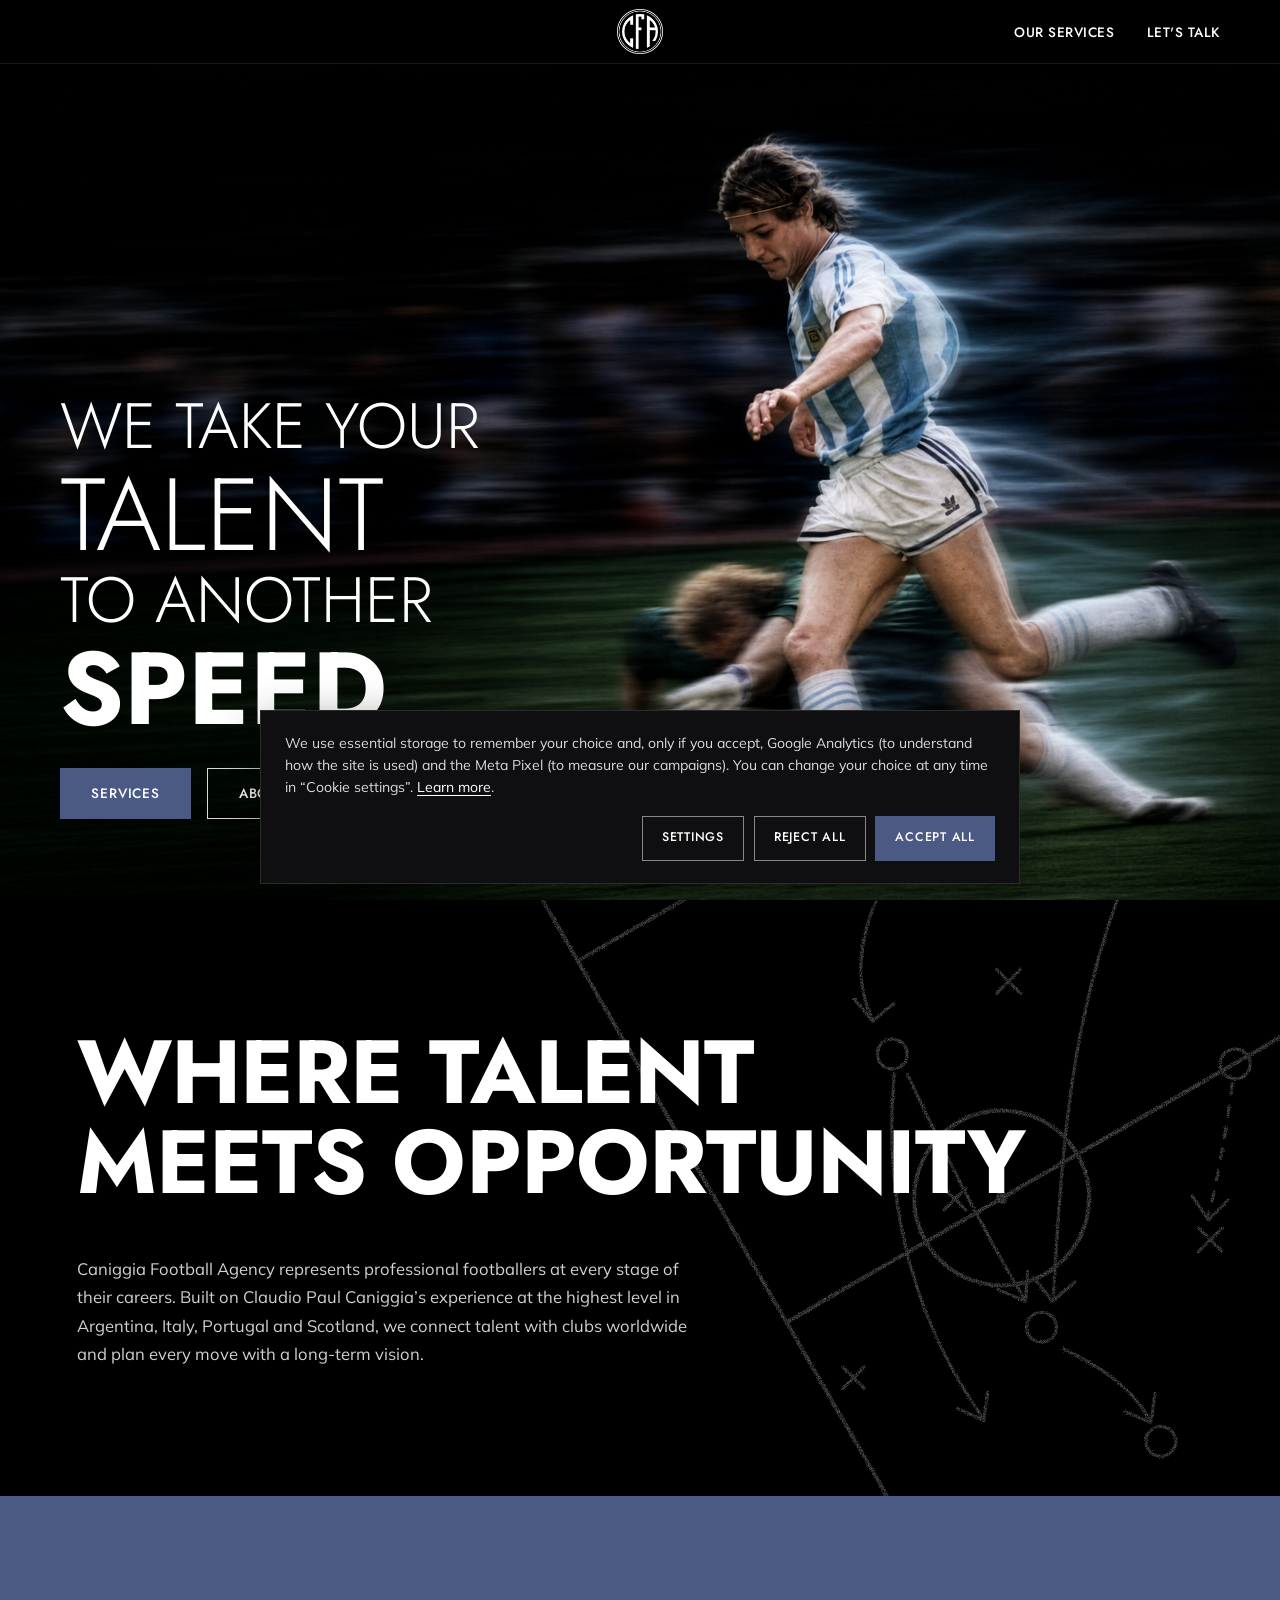
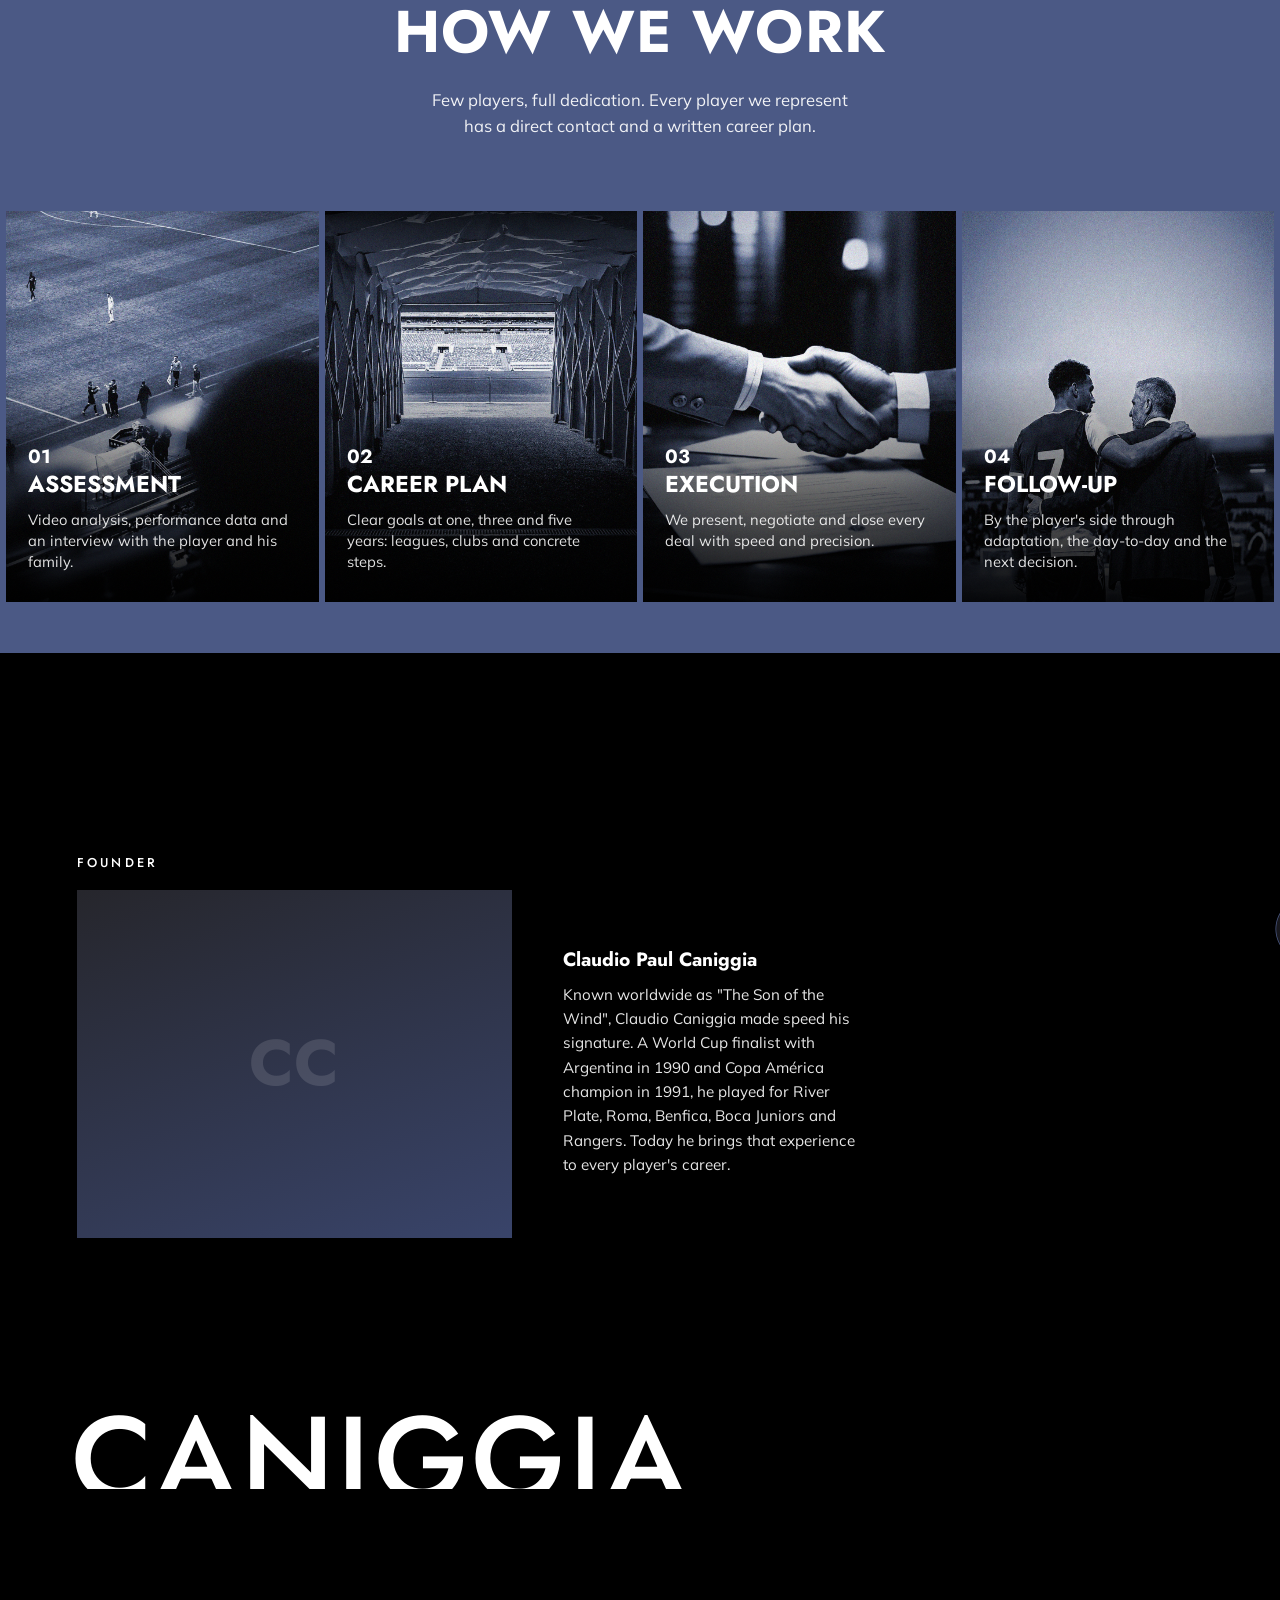
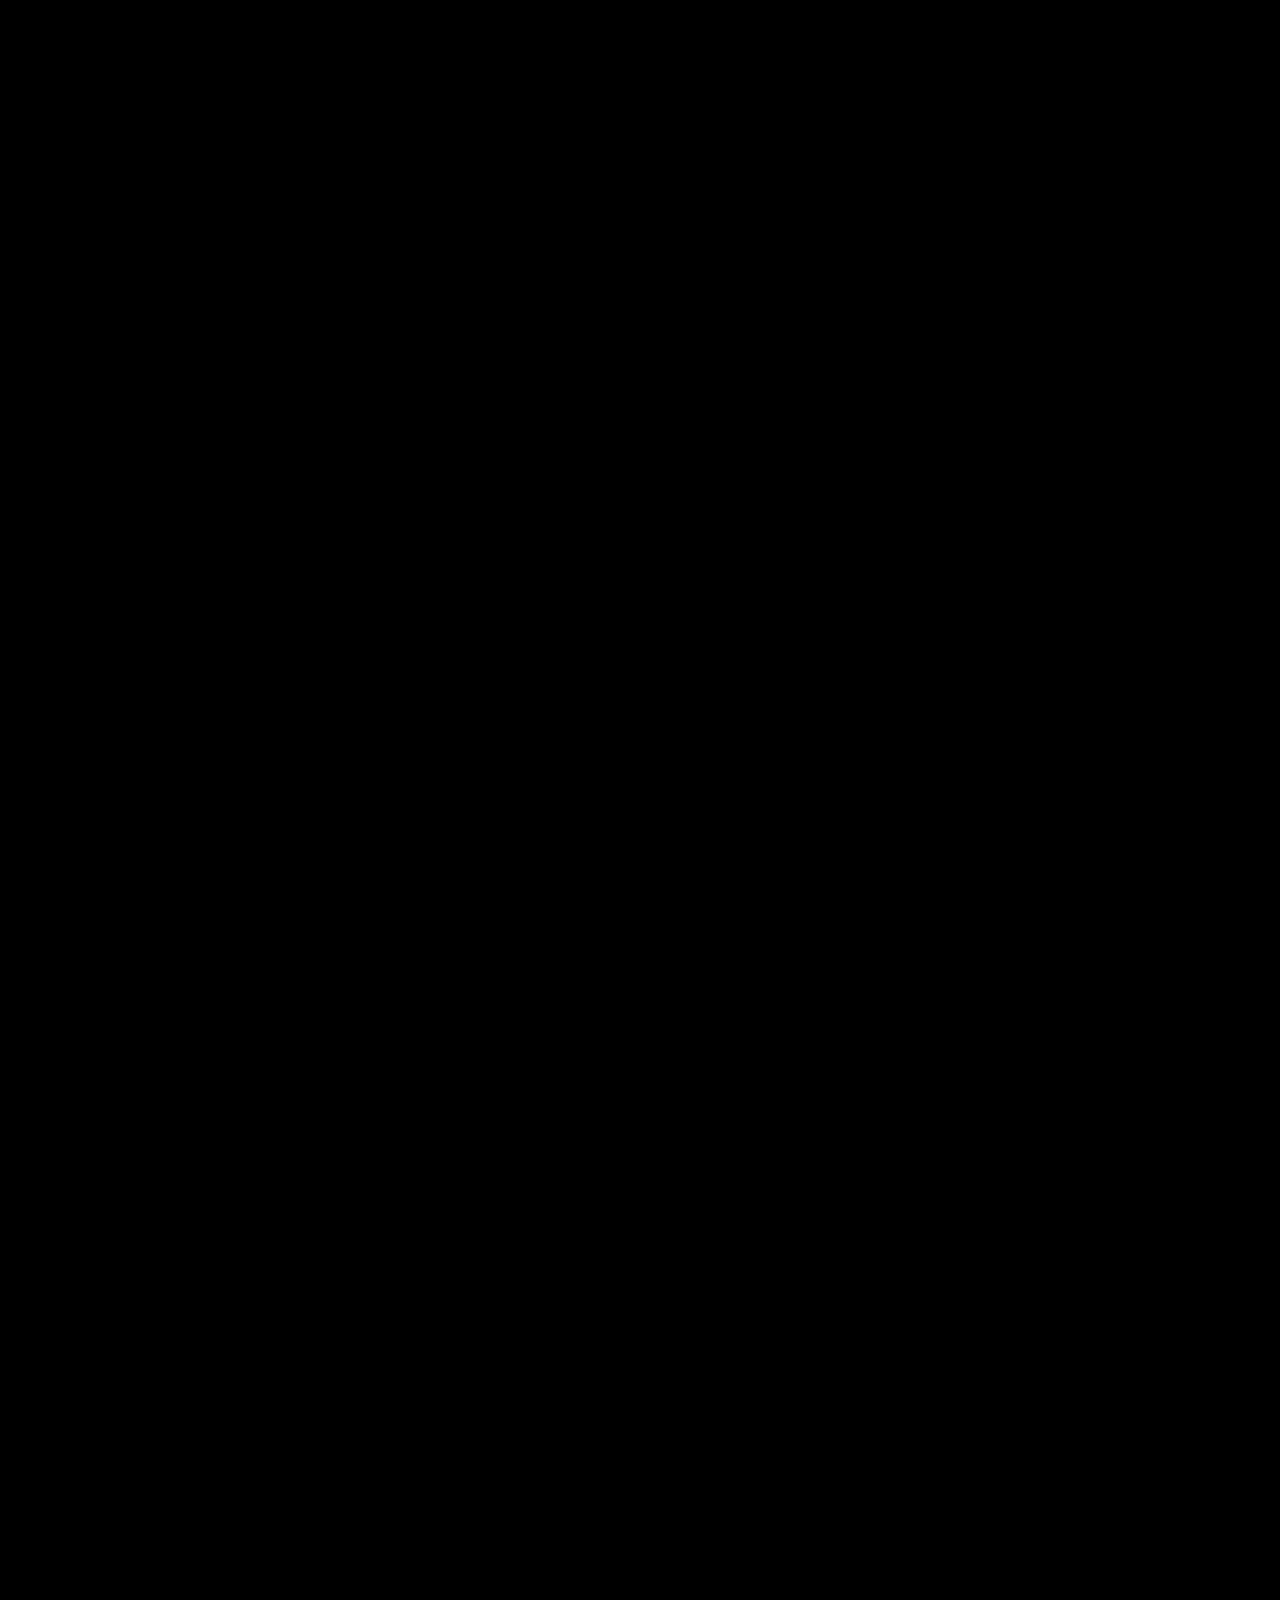
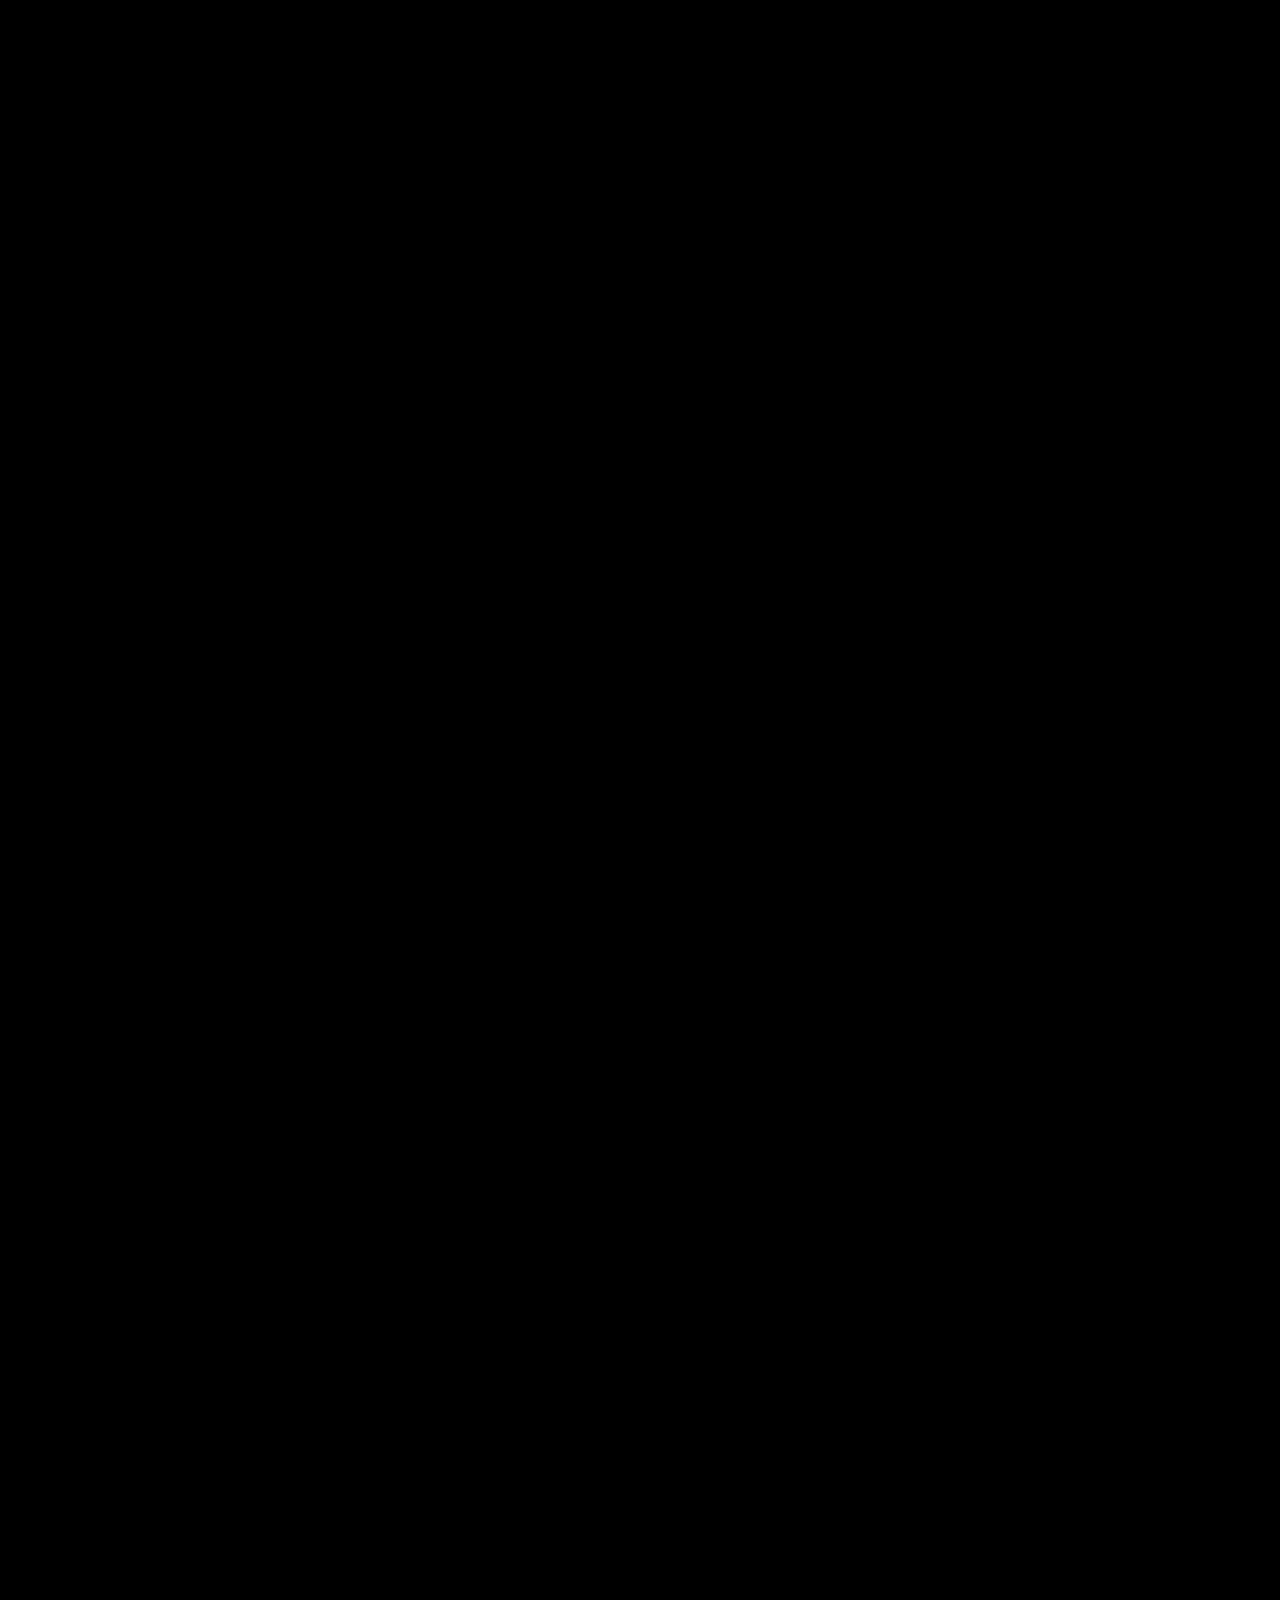
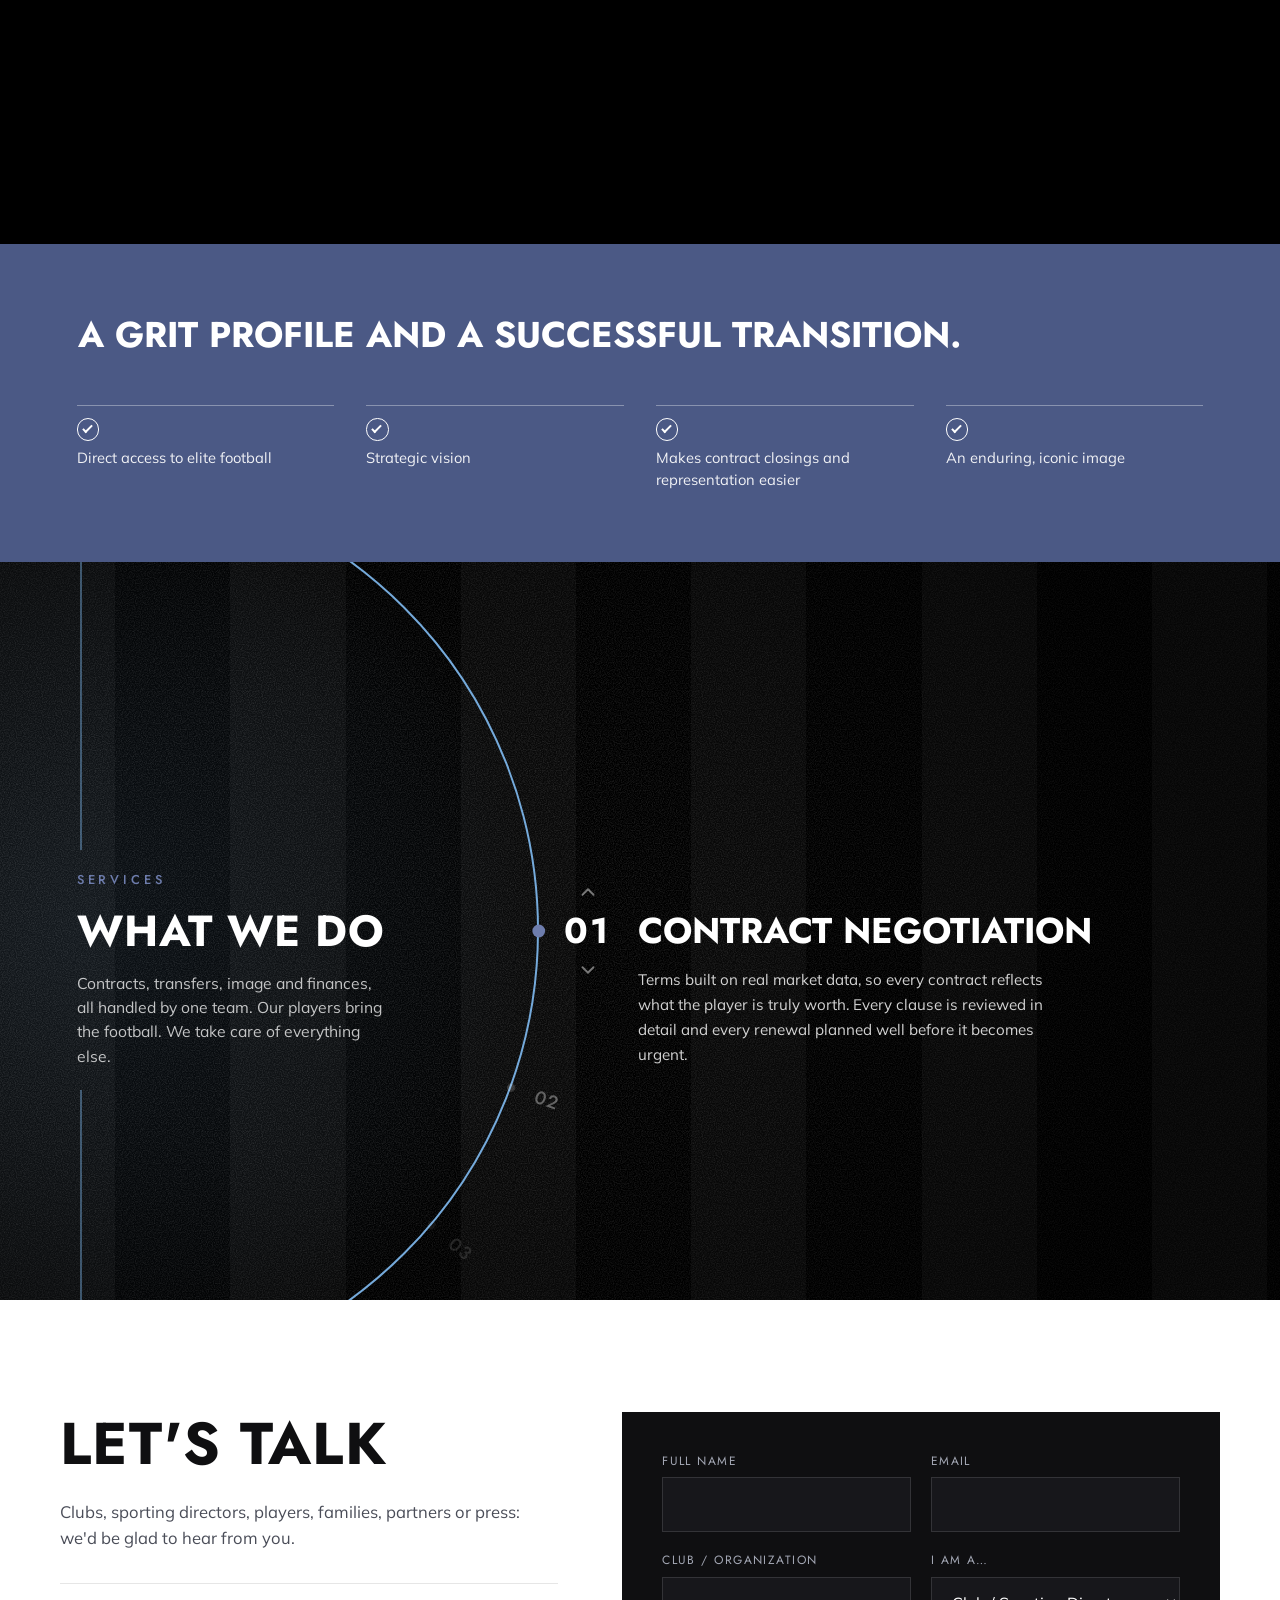
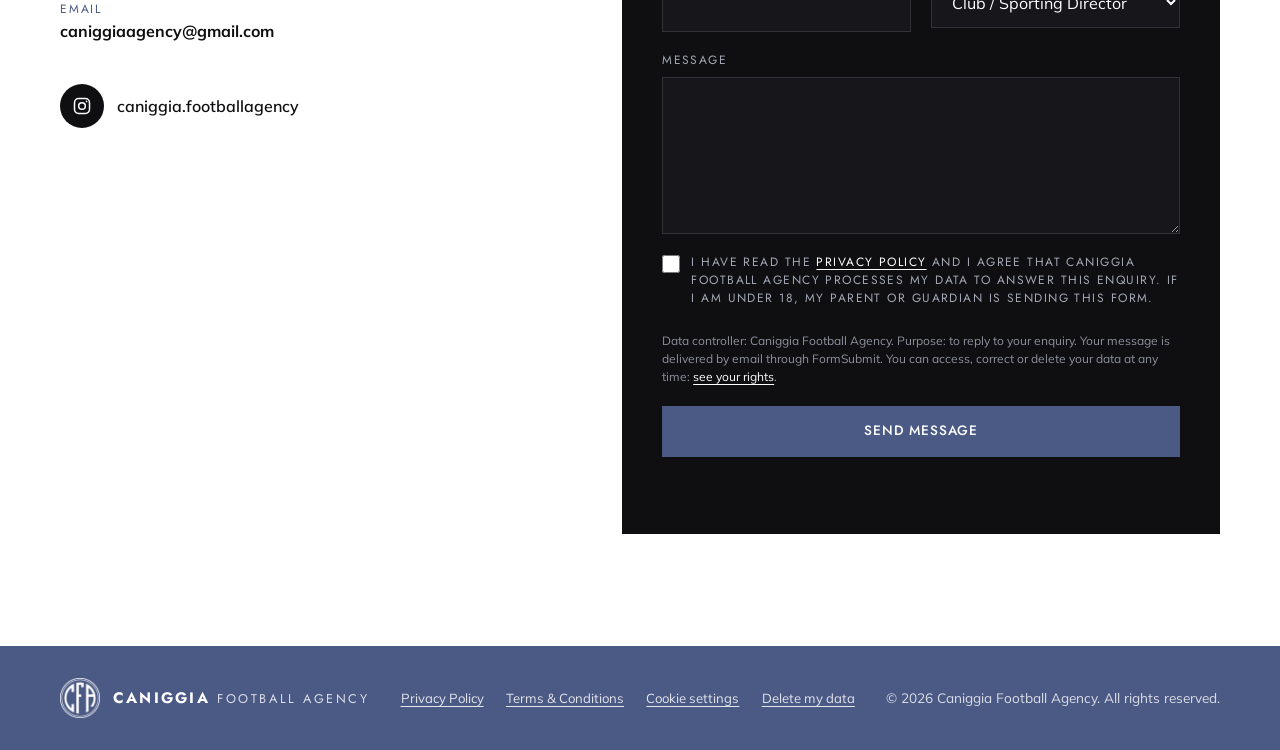
==== commit 1b527bca: "legales" ====
--- a/index.html
+++ b/index.html
@@ -429,6 +429,24 @@
           </div>
           <!-- campo trampa anti-spam: invisible para las personas -->
           <input type="text" name="_honey" tabindex="-1" autocomplete="off" aria-hidden="true" style="position:absolute; left:-9999px; width:1px; height:1px; opacity:0">
+
+          <!-- Consentimiento informado (obligatorio para enviar) -->
+          <div class="field field--check">
+            <label class="check">
+              <input type="checkbox" id="consent" name="consent" required>
+              <span>
+                I have read the <a href="privacy.html" target="_blank" rel="noopener">Privacy Policy</a>
+                and I agree that Caniggia Football Agency processes my data to answer this enquiry.
+                If I am under 18, my parent or guardian is sending this form.
+              </span>
+            </label>
+          </div>
+          <p class="form__legal">
+            Data controller: Caniggia Football Agency. Purpose: to reply to your enquiry.
+            Your message is delivered by email through FormSubmit. You can access, correct or
+            delete your data at any time: <a href="privacy.html#rights">see your rights</a>.
+          </p>
+
           <button type="submit" class="btn btn--primary btn--block">Send message</button>
           <p class="form__status" id="formStatus" role="status" aria-live="polite"></p>
         </form>
@@ -444,10 +462,17 @@
         <img src="assests/img/logo.png" alt="" class="footer__logo">
         <span class="footer__name">Caniggia <small>Football Agency</small></span>
       </a>
+      <nav class="footer__legal" aria-label="Legal">
+        <a href="privacy.html">Privacy Policy</a>
+        <a href="terms.html">Terms &amp; Conditions</a>
+        <a href="#" data-cookie-settings>Cookie settings</a>
+        <a href="privacy.html#delete-data">Delete my data</a>
+      </nav>
       <p class="footer__copy">&copy; <span id="year"></span> Caniggia Football Agency. All rights reserved.</p>
     </div>
   </footer>
 
   <script src="js/main.js"></script>
+  <script src="js/consent.js"></script>
 </body>
 </html>
--- a/css/styles.css
+++ b/css/styles.css
@@ -1753,6 +1753,351 @@
   color: rgba(255, 255, 255, 0.8);
 }
 
+/* links legales del footer */
+.footer__legal {
+  display: flex;
+  flex-wrap: wrap;
+  gap: 0.4rem 1.4rem;
+  font-size: 0.82rem;
+}
+
+.footer__legal a {
+  color: rgba(255, 255, 255, 0.85);
+  text-decoration: underline;
+  text-underline-offset: 3px;
+}
+
+.footer__legal a:hover {
+  color: var(--white);
+}
+
+/* ---------- Formulario: consentimiento ---------- */
+.field--check {
+  margin-top: 0.4rem;
+}
+
+.check {
+  display: flex;
+  gap: 0.7rem;
+  align-items: flex-start;
+  cursor: pointer;
+  font-size: 0.85rem;
+  line-height: 1.5;
+  color: var(--gray);
+}
+
+.check input {
+  flex-shrink: 0;
+  width: 18px;
+  height: 18px;
+  margin-top: 0.15rem;
+  accent-color: var(--blue-light);
+}
+
+.check a,
+.form__legal a {
+  color: var(--white);
+  text-decoration: underline;
+  text-underline-offset: 3px;
+}
+
+.field--check.has-error .check {
+  color: #F08A86;
+}
+
+.form__legal {
+  margin: 0 0 1.2rem;
+  font-size: 0.75rem;
+  line-height: 1.5;
+  color: rgba(164, 168, 181, 0.85);
+}
+
+/* ---------- Banner de cookies ---------- */
+.cookie-banner {
+  position: fixed;
+  left: 16px;
+  right: 16px;
+  bottom: 16px;
+  z-index: 200;
+  max-width: 760px;
+  margin: 0 auto;
+  background: var(--black);
+  color: var(--white);
+  border: 1px solid var(--line-dark);
+  box-shadow: 0 12px 40px rgba(0, 0, 0, 0.45);
+}
+
+.cookie-banner[hidden] {
+  display: none;
+}
+
+.cookie-banner__inner {
+  padding: 1.4rem 1.5rem;
+}
+
+.cookie-banner__text {
+  font-size: 0.88rem;
+  line-height: 1.55;
+  color: rgba(255, 255, 255, 0.85);
+}
+
+.cookie-banner__text a {
+  color: var(--white);
+  text-decoration: underline;
+  text-underline-offset: 3px;
+}
+
+.cookie-banner__prefs {
+  display: grid;
+  gap: 0.7rem;
+  margin-top: 1rem;
+}
+
+.cookie-banner__prefs[hidden] {
+  display: none;
+}
+
+.cookie-option {
+  display: flex;
+  gap: 0.7rem;
+  align-items: flex-start;
+  font-size: 0.85rem;
+  line-height: 1.45;
+  color: rgba(255, 255, 255, 0.8);
+  cursor: pointer;
+}
+
+.cookie-option input {
+  flex-shrink: 0;
+  width: 18px;
+  height: 18px;
+  margin-top: 0.1rem;
+  accent-color: var(--blue-light);
+}
+
+.cookie-banner__actions {
+  display: flex;
+  flex-wrap: wrap;
+  justify-content: flex-end;
+  gap: 0.6rem;
+  margin-top: 1.1rem;
+}
+
+/* "Aceptar" y "Rechazar" con el mismo peso visual: así lo piden las normas de consentimiento */
+.cookie-btn {
+  font-family: var(--font-title);
+  font-size: 0.78rem;
+  font-weight: 500;
+  letter-spacing: 0.06em;
+  text-transform: uppercase;
+  padding: 0.7rem 1.2rem;
+  background: transparent;
+  color: var(--white);
+  border: 1px solid rgba(255, 255, 255, 0.5);
+  cursor: pointer;
+}
+
+.cookie-btn:hover {
+  border-color: var(--white);
+}
+
+.cookie-btn--primary {
+  background: var(--blue);
+  border-color: var(--blue);
+}
+
+.cookie-btn--primary:hover {
+  background: var(--blue-light);
+  border-color: var(--blue-light);
+}
+
+.cookie-btn[hidden] {
+  display: none;
+}
+
+@media (max-width: 640px) {
+  .cookie-banner {
+    left: 8px;
+    right: 8px;
+    bottom: 8px;
+  }
+
+  .cookie-banner__actions .cookie-btn {
+    flex: 1 1 auto;
+  }
+}
+
+/* ---------- Páginas legales (privacy.html / terms.html) ---------- */
+.legal-page {
+  background: var(--gray-light);
+  color: var(--black);
+}
+
+.legal-header {
+  position: sticky;
+  top: 0;
+  z-index: 100;
+  height: var(--header-h);
+  background: var(--black-pure);
+  display: flex;
+  align-items: center;
+  justify-content: center;
+}
+
+.legal-header__back {
+  position: absolute;
+  left: clamp(16px, 2vw, 32px);
+  font-family: var(--font-title);
+  font-size: 0.8rem;
+  letter-spacing: 0.12em;
+  text-transform: uppercase;
+  color: var(--white);
+}
+
+.legal-header .brand__logo {
+  height: 44px;
+  width: auto;
+}
+
+.legal {
+  max-width: 820px;
+  margin: 0 auto;
+  padding: clamp(2.5rem, 7vh, 5rem) 24px clamp(3rem, 8vh, 6rem);
+  line-height: 1.7;
+  font-size: 1rem;
+  color: #2B2D35;
+}
+
+.legal h1 {
+  font-family: var(--font-title);
+  font-size: clamp(2rem, 4.5vw, 3rem);
+  text-transform: uppercase;
+  letter-spacing: 0.02em;
+  line-height: 1.1;
+  color: var(--black);
+}
+
+.legal__updated {
+  margin: 0.8rem 0 2.5rem;
+  font-size: 0.85rem;
+  color: #6A6E7A;
+}
+
+.legal h2 {
+  margin: 2.6rem 0 0.8rem;
+  font-family: var(--font-title);
+  font-size: 1.25rem;
+  text-transform: uppercase;
+  letter-spacing: 0.04em;
+  color: var(--black);
+  scroll-margin-top: calc(var(--header-h) + 16px);
+}
+
+.legal h3 {
+  margin: 1.6rem 0 0.5rem;
+  font-family: var(--font-title);
+  font-size: 1rem;
+  color: var(--black);
+}
+
+.legal p,
+.legal ul,
+.legal table {
+  margin-bottom: 1rem;
+}
+
+.legal ul {
+  padding-left: 1.3rem;
+  list-style: disc;
+}
+
+.legal li {
+  margin-bottom: 0.35rem;
+}
+
+.legal a {
+  color: var(--blue);
+  text-decoration: underline;
+  text-underline-offset: 3px;
+}
+
+.legal table {
+  width: 100%;
+  border-collapse: collapse;
+  font-size: 0.9rem;
+}
+
+.legal th,
+.legal td {
+  text-align: left;
+  vertical-align: top;
+  padding: 0.6rem 0.7rem;
+  border-bottom: 1px solid var(--line-light);
+}
+
+.legal th {
+  font-family: var(--font-title);
+  font-size: 0.78rem;
+  letter-spacing: 0.08em;
+  text-transform: uppercase;
+  color: var(--black);
+}
+
+.legal__table-wrap {
+  overflow-x: auto;
+}
+
+/* texto oficial en castellano exigido por la Ley 25.326 */
+.legal__notice {
+  margin: 1.2rem 0;
+  padding: 1rem 1.2rem;
+  background: var(--white);
+  border-left: 3px solid var(--blue);
+  font-size: 0.92rem;
+}
+
+/* datos que faltan completar */
+.legal__todo {
+  background: #FFF3C4;
+  padding: 0 0.25em;
+}
+
+.legal-box {
+  margin: 1.2rem 0 2rem;
+  padding: 1.5rem;
+  background: var(--white);
+  border: 1px solid var(--line-light);
+}
+
+.legal-box .btn {
+  margin-top: 0.4rem;
+}
+
+.legal-box .field input,
+.legal-box .field textarea {
+  background: var(--white);
+  color: var(--black);
+  border: 1px solid #C9CCD6;
+}
+
+.legal-box .field label {
+  color: #5A5E6A;
+}
+
+.legal-footer {
+  background: var(--blue);
+  color: var(--white);
+  padding: 1.6rem 0;
+}
+
+.legal-footer .container {
+  display: flex;
+  flex-wrap: wrap;
+  align-items: center;
+  justify-content: space-between;
+  gap: 1rem;
+}
+
 /* ---------- Aparición al hacer scroll ---------- */
 .reveal {
   opacity: 0;
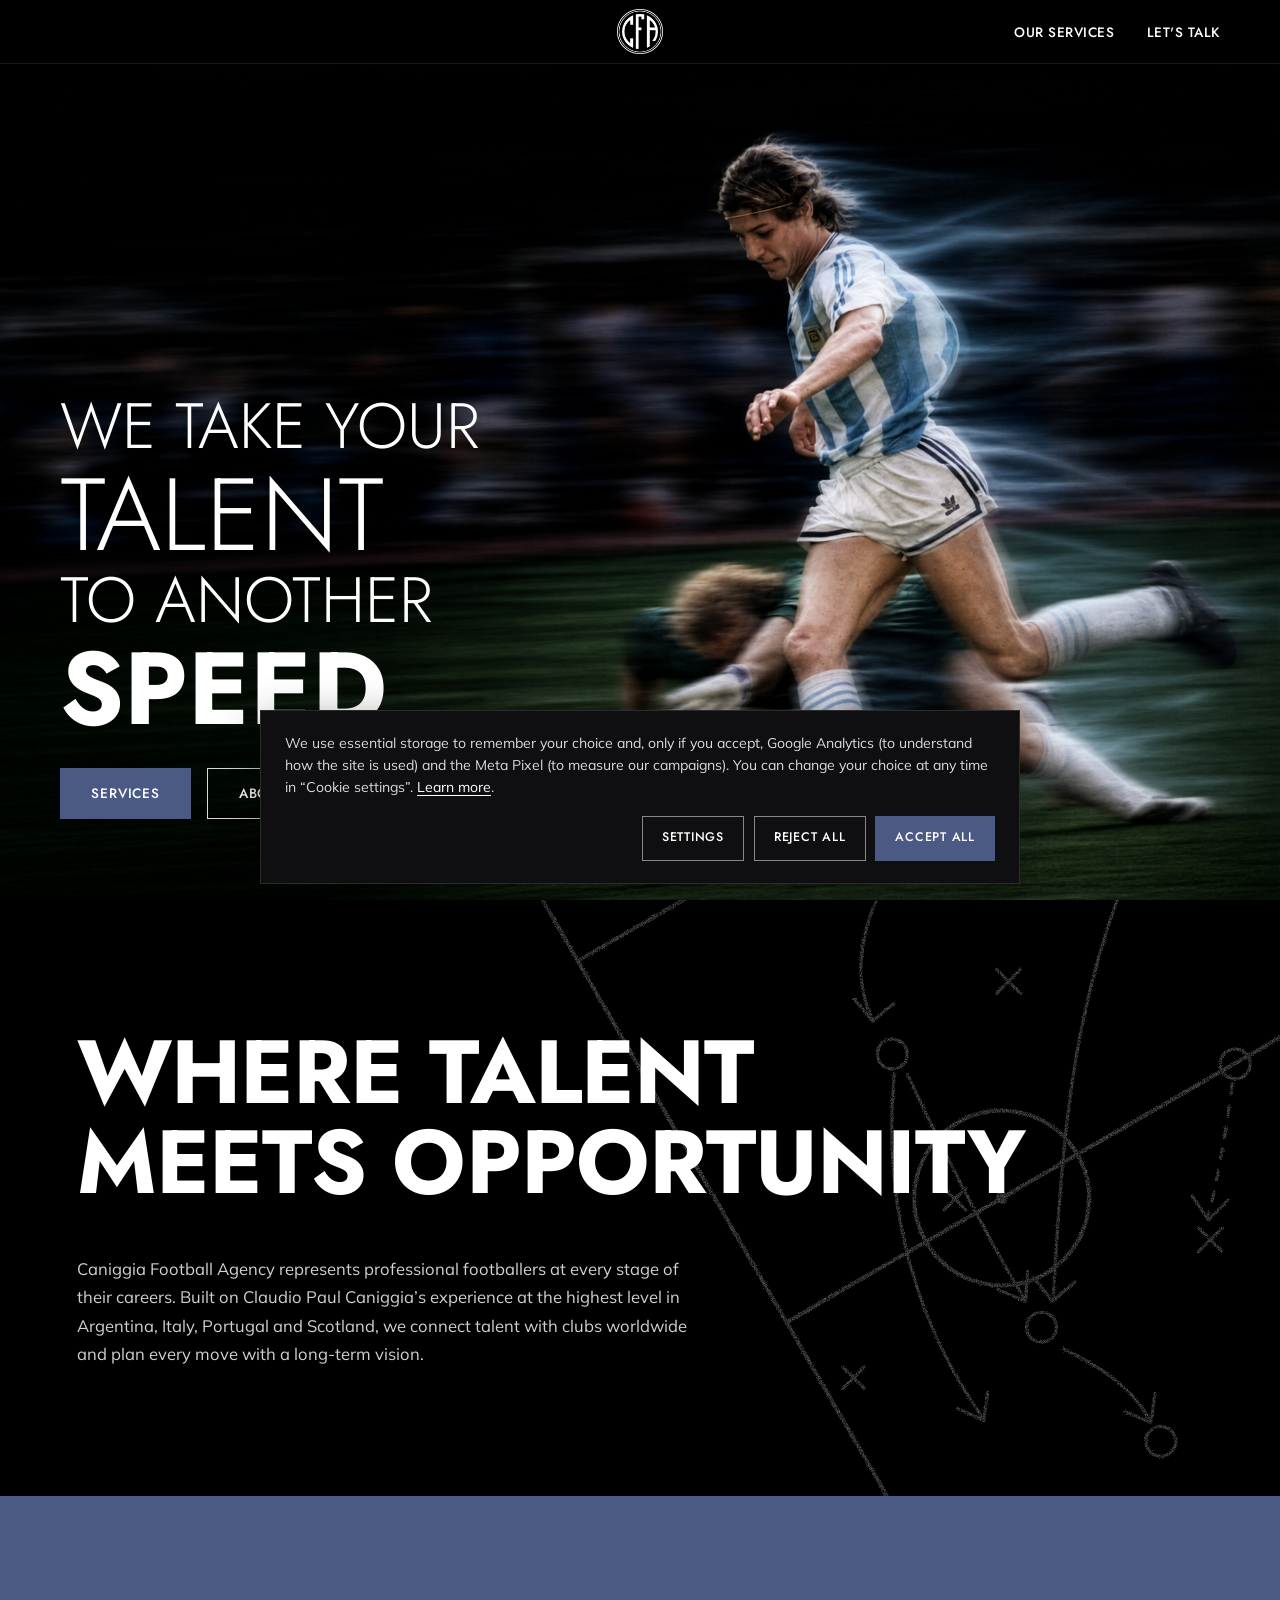
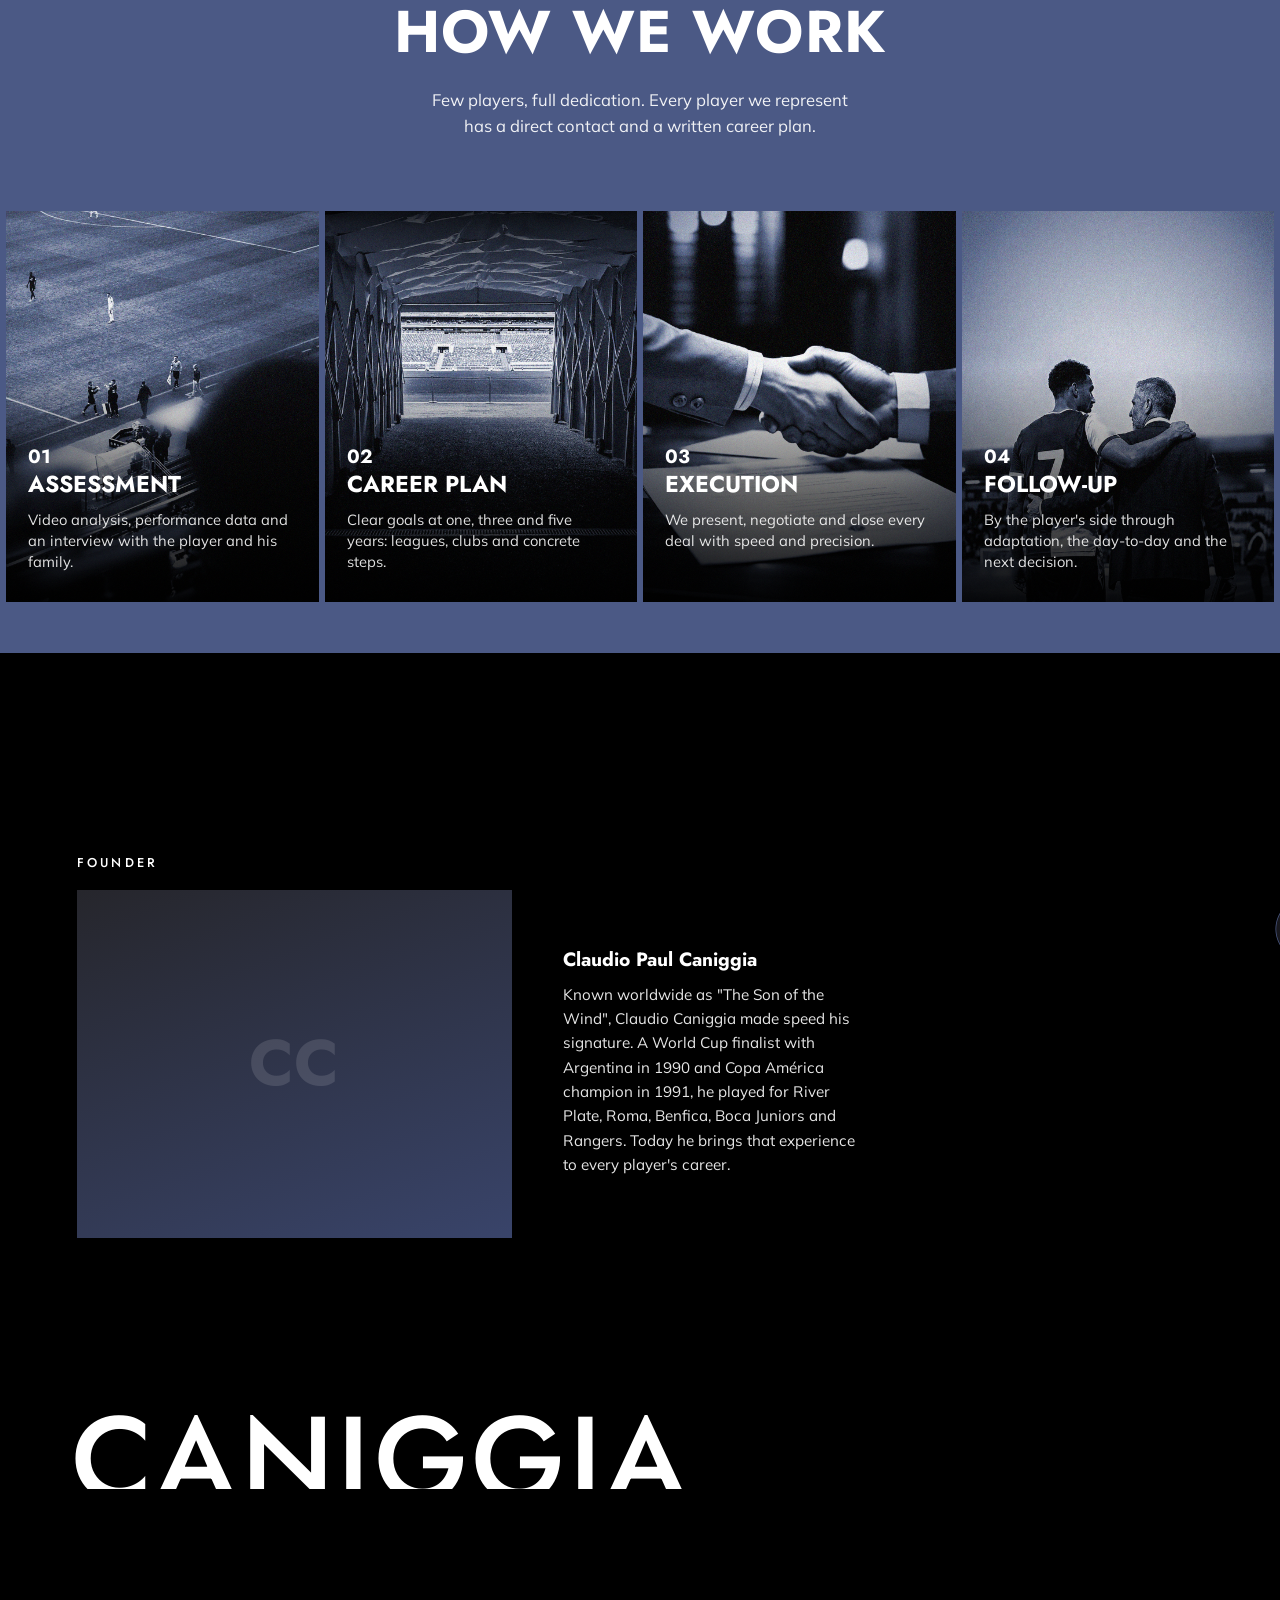
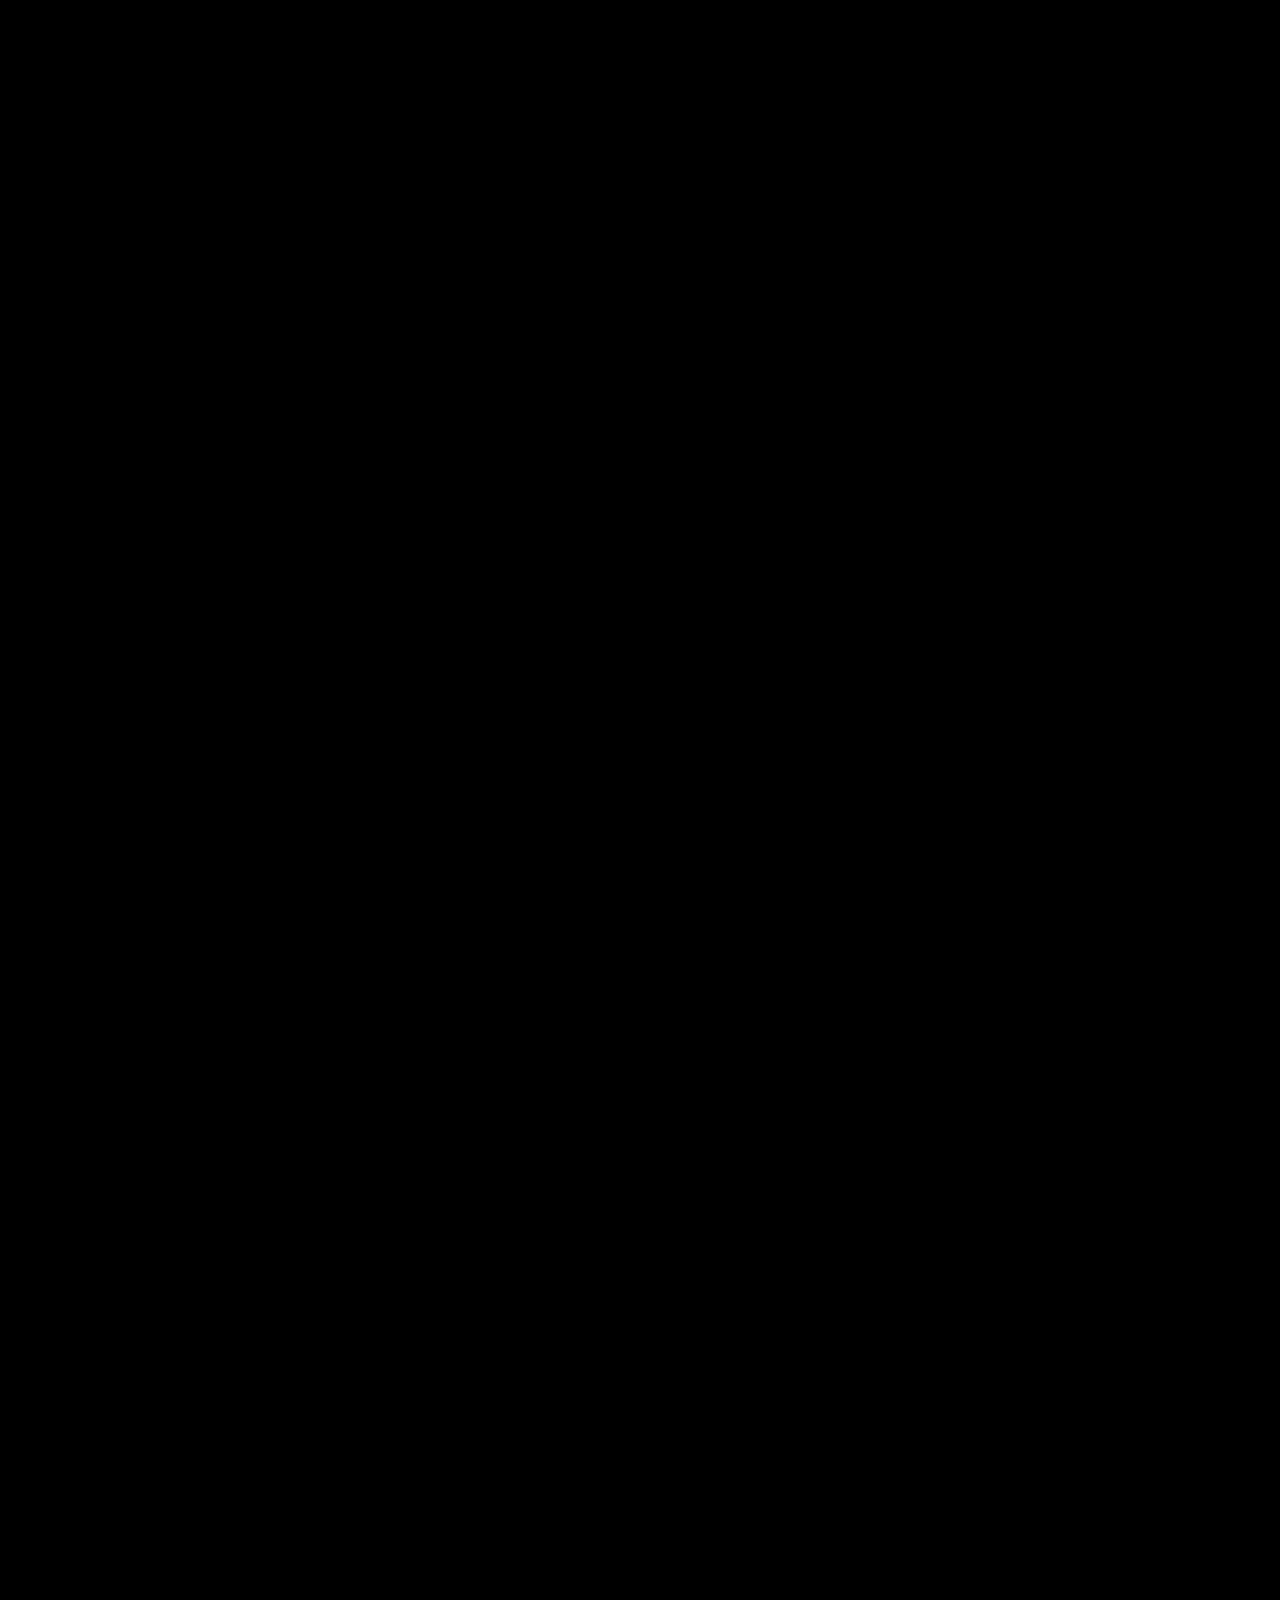
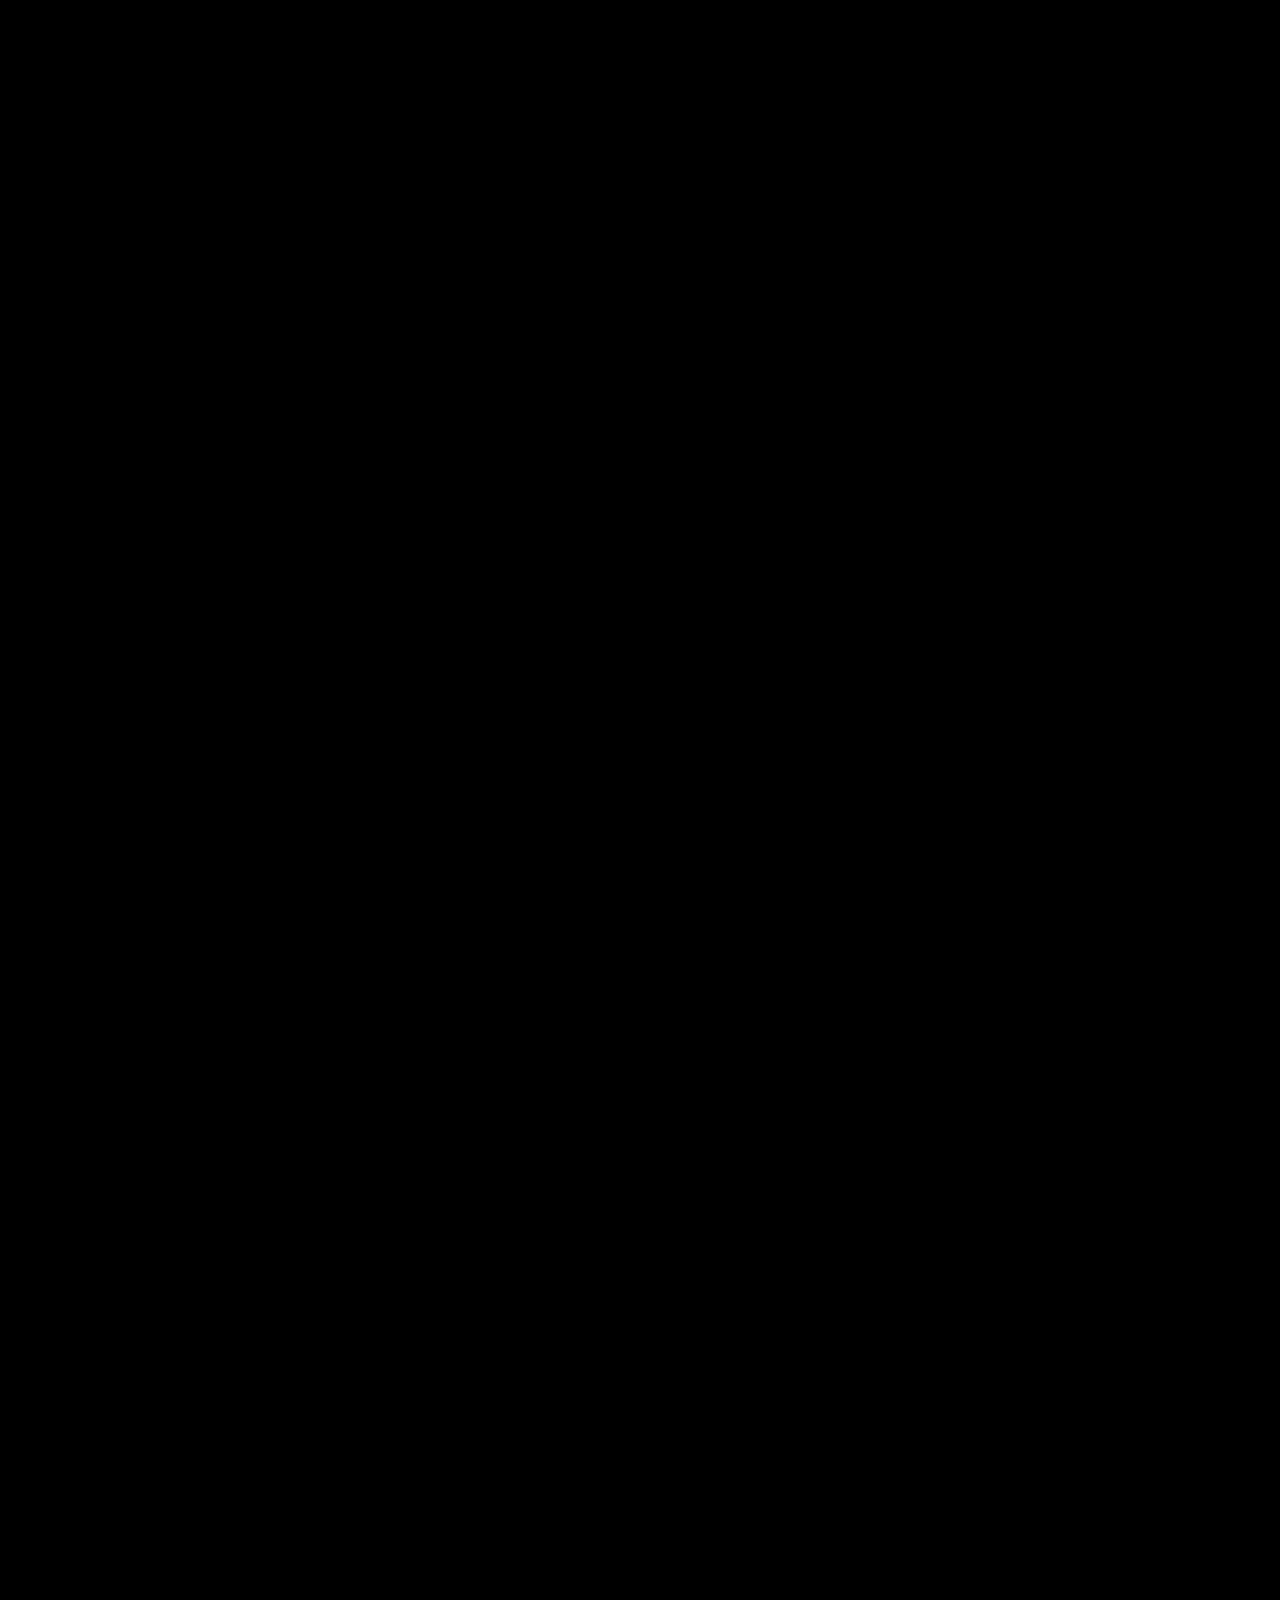
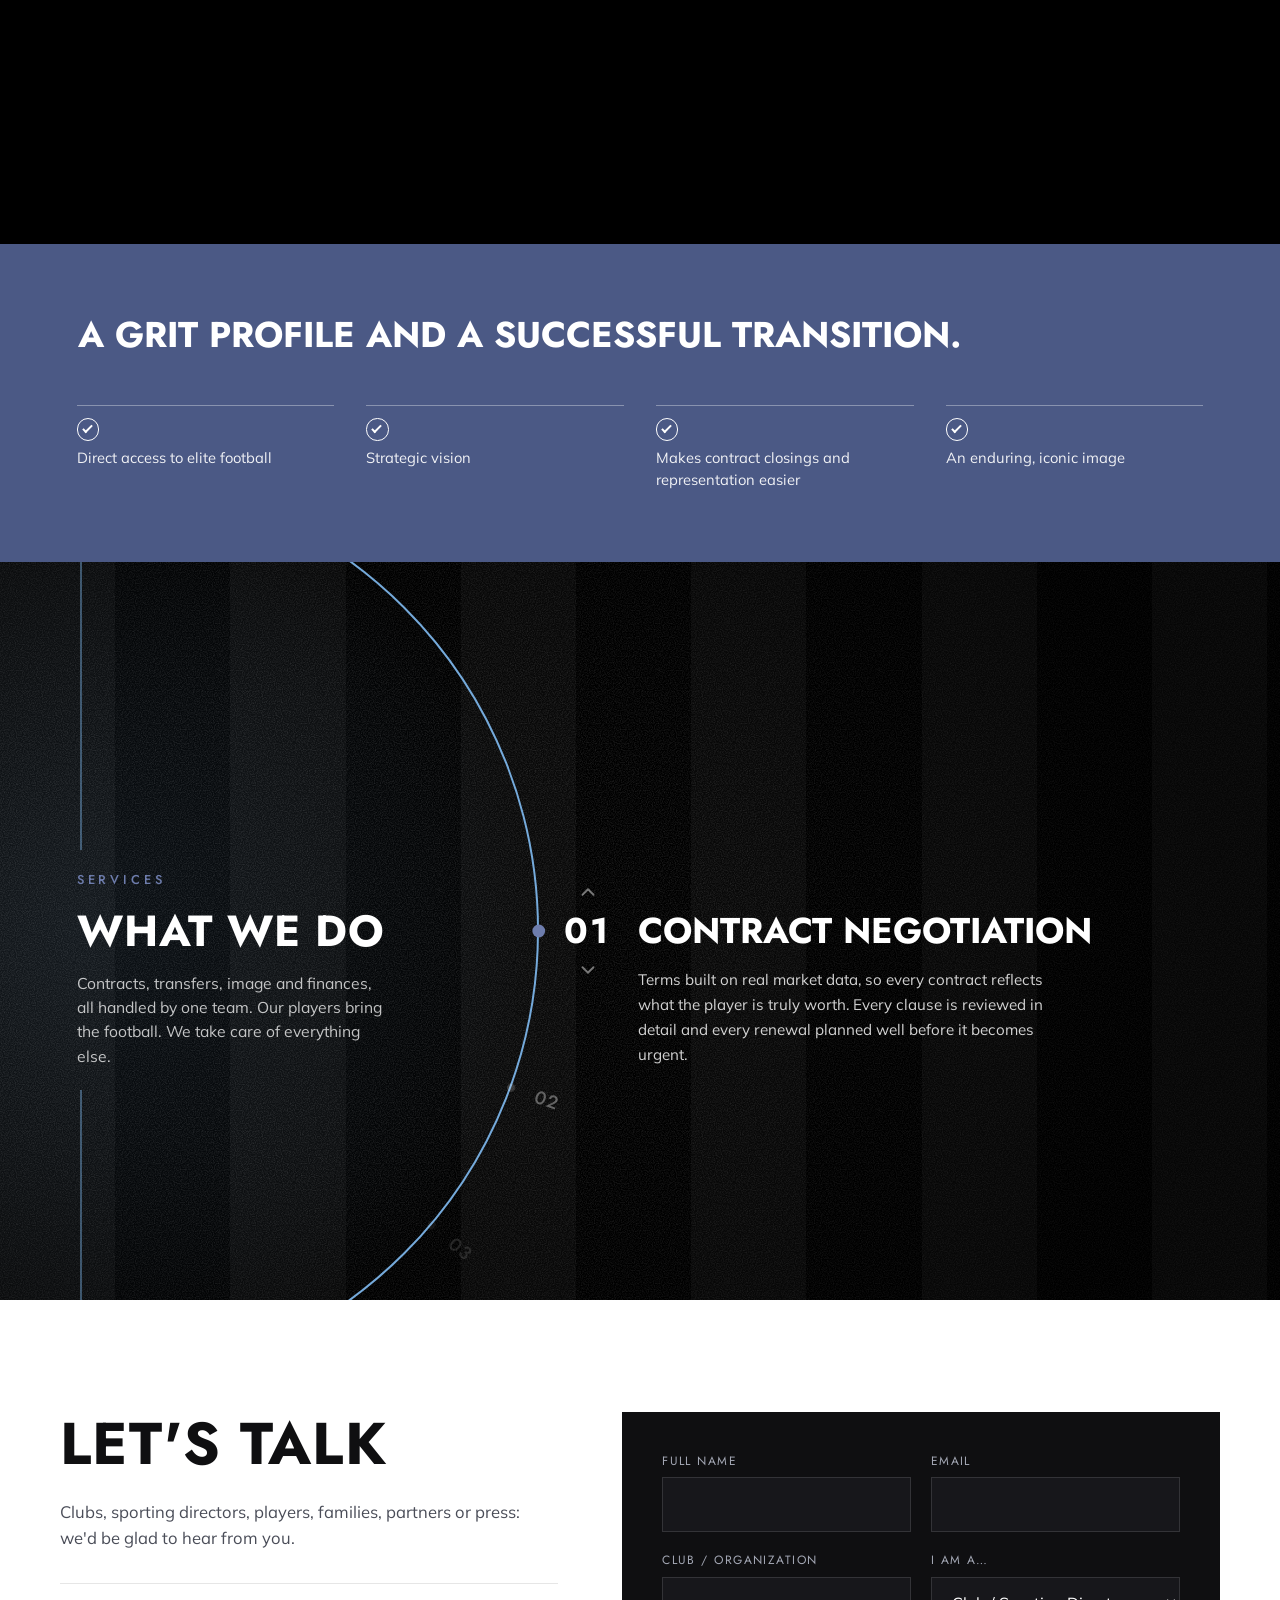
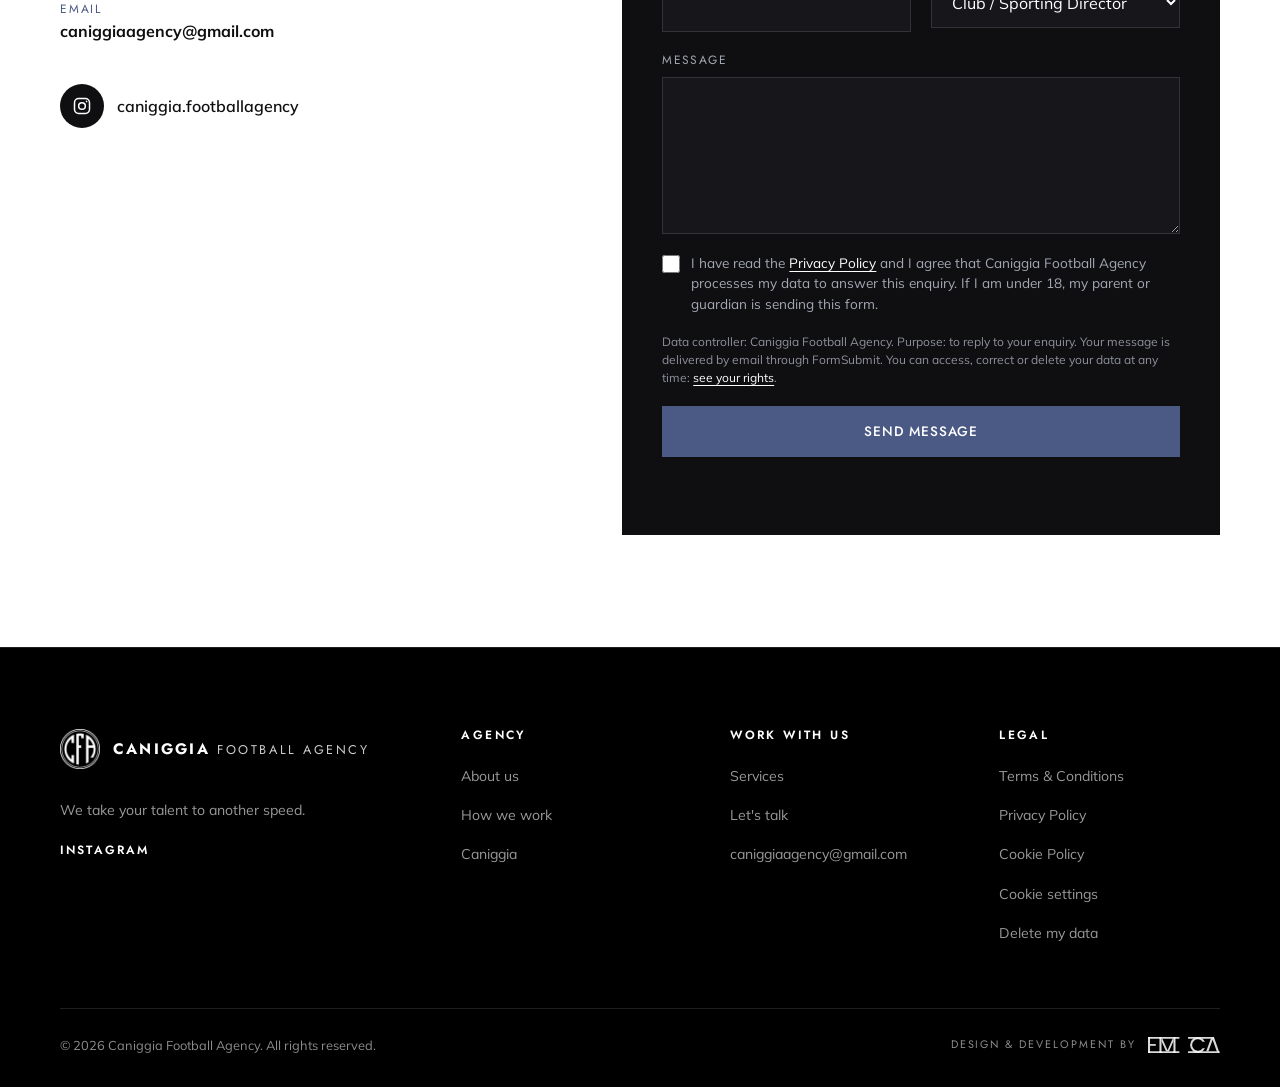
==== commit e45480e9: "legales" ====
--- a/index.html
+++ b/index.html
@@ -457,18 +457,65 @@
 
   <!-- ================= FOOTER ================= -->
   <footer class="footer">
-    <div class="container footer__inner">
-      <a href="#home" class="footer__brand">
-        <img src="assests/img/logo.png" alt="" class="footer__logo">
-        <span class="footer__name">Caniggia <small>Football Agency</small></span>
-      </a>
-      <nav class="footer__legal" aria-label="Legal">
-        <a href="privacy.html">Privacy Policy</a>
-        <a href="terms.html">Terms &amp; Conditions</a>
-        <a href="#" data-cookie-settings>Cookie settings</a>
-        <a href="privacy.html#delete-data">Delete my data</a>
-      </nav>
-      <p class="footer__copy">&copy; <span id="year"></span> Caniggia Football Agency. All rights reserved.</p>
+    <div class="container">
+      <div class="footer__grid">
+        <!-- Marca -->
+        <div class="footer__col footer__col--brand">
+          <a href="#home" class="footer__brand">
+            <img src="assests/img/logo.png" alt="" class="footer__logo">
+            <span class="footer__name">Caniggia <small>Football Agency</small></span>
+          </a>
+          <p class="footer__tagline">We take your talent to another speed.</p>
+          <a href="https://www.instagram.com/caniggia.footballagency/" class="footer__social" target="_blank" rel="noopener">Instagram</a>
+        </div>
+
+        <!-- Secciones -->
+        <nav class="footer__col" aria-label="Agency">
+          <h2 class="footer__heading">Agency</h2>
+          <ul class="footer__links">
+            <li><a href="#who-we-are">About us</a></li>
+            <li><a href="#about">How we work</a></li>
+            <li><a href="#caniggia">Caniggia</a></li>
+          </ul>
+        </nav>
+
+        <nav class="footer__col" aria-label="Services and contact">
+          <h2 class="footer__heading">Work with us</h2>
+          <ul class="footer__links">
+            <li><a href="#services">Services</a></li>
+            <li><a href="#contact">Let's talk</a></li>
+            <li><a href="mailto:caniggiaagency@gmail.com">caniggiaagency@gmail.com</a></li>
+          </ul>
+        </nav>
+
+        <!-- Legales -->
+        <nav class="footer__col" aria-label="Legal">
+          <h2 class="footer__heading">Legal</h2>
+          <ul class="footer__links">
+            <li><a href="terms.html">Terms &amp; Conditions</a></li>
+            <li><a href="privacy.html">Privacy Policy</a></li>
+            <li><a href="privacy.html#cookies">Cookie Policy</a></li>
+            <li><a href="#" data-cookie-settings>Cookie settings</a></li>
+            <li><a href="privacy.html#delete-data">Delete my data</a></li>
+          </ul>
+        </nav>
+      </div>
+
+      <div class="footer__bottom">
+        <p class="footer__copy">&copy; <span id="year"></span> Caniggia Football Agency. All rights reserved.</p>
+        <p class="footer__credit">
+          <span>Design &amp; development by</span>
+          <svg class="footer__emeca" viewBox="285 695 1431 320" role="img" aria-label="EMECA">
+            <rect x="285" y="695" width="628" height="35"/><rect x="285" y="980" width="628" height="35"/>
+            <rect x="285" y="695" width="41" height="320"/><rect x="326" y="836" width="115" height="35"/>
+            <rect x="514" y="695" width="41" height="320"/><rect x="794" y="695" width="41" height="320"/>
+            <polygon points="555,730 573,730 676,958 777,730 794,730 794,779 705,980 645,980 555,779"/>
+            <rect x="1086" y="695" width="514" height="35"/><rect x="1086" y="980" width="630" height="35"/>
+            <path d="M1424,790 A156,156 0 1 0 1424,920 L1377,920 A115,115 0 1 1 1377,790 Z"/>
+            <polygon points="1450,980 1541,730 1597,695 1603,695 1716,1015 1660,980 1577,748 1494,980"/>
+          </svg>
+        </p>
+      </div>
     </div>
   </footer>
 
--- a/css/styles.css
+++ b/css/styles.css
@@ -60,8 +60,11 @@
   --line-dark: rgba(255, 255, 255, 0.12);
   --line-light: rgba(15, 15, 17, 0.1);
 
-  --font-title: "Futura CFA", "Futura PT", "Futura", "Jost", "Century Gothic", sans-serif;
-  --font-text: "Nexa CFA", "Nexa", "Mulish", "Segoe UI", sans-serif;
+  /* Mismas letras en todos los equipos: no se usan "Futura" ni "Nexa" instaladas en la computadora
+     (Mac, iPhone y iPad traen Futura y la mostraban con otras medidas, por ej. CANIGGIA salía cortada).
+     "Futura CFA" y "Nexa CFA" solo se usan si se suben los archivos con licencia a assests/fonts/. */
+  --font-title: "Futura CFA", "Jost", "Century Gothic", sans-serif;
+  --font-text: "Nexa CFA", "Mulish", "Segoe UI", sans-serif;
 
   --container: 1240px;
   --header-h: 64px;
@@ -91,6 +94,7 @@
   background: var(--black-pure);
   -webkit-font-smoothing: antialiased;
   overflow-x: hidden;
+  overflow-x: clip; /* en iPhone evita que la página se mueva de costado sin romper las partes fijas */
 }
 
 img {
@@ -1020,6 +1024,7 @@
   position: sticky;
   top: var(--header-h);
   height: calc(100vh - var(--header-h));
+  height: calc(100dvh - var(--header-h)); /* iPad/iPhone: alto real visible, sin contar la barra del navegador */
 }
 
 .journey.is-horizontal .journey__track {
@@ -1716,20 +1721,21 @@
 
 /* ---------- Footer ---------- */
 .footer {
-  background: var(--blue);
-  padding: 2rem 0;
-}
-
-.footer__inner {
-  display: flex;
-  align-items: center;
-  justify-content: space-between;
-  gap: 1rem;
-  flex-wrap: wrap;
+  background: var(--black-pure);
+  border-top: 1px solid var(--line-dark);
+  padding: clamp(3.5rem, 9vh, 6rem) 0 2rem;
+  color: var(--white);
+}
+
+/* marca a la izquierda y 3 columnas de links */
+.footer__grid {
+  display: grid;
+  grid-template-columns: 1.6fr repeat(3, 1fr);
+  gap: 2.5rem 3rem;
 }
 
 .footer__brand {
-  display: flex;
+  display: inline-flex;
   align-items: center;
   gap: 0.8rem;
 }
@@ -1748,27 +1754,115 @@
   opacity: 0.8;
 }
 
-.footer__copy {
-  font-size: 0.85rem;
-  color: rgba(255, 255, 255, 0.8);
-}
-
-/* links legales del footer */
-.footer__legal {
+.footer__tagline {
+  margin-top: 1.4rem;
+  font-size: 0.88rem;
+  color: rgba(255, 255, 255, 0.6);
+}
+
+.footer__social {
+  display: inline-block;
+  margin-top: 1.2rem;
+  font-family: var(--font-title);
+  font-size: 0.75rem;
+  font-weight: 600;
+  letter-spacing: 0.18em;
+  text-transform: uppercase;
+  color: var(--white);
+}
+
+.footer__social:hover {
+  color: var(--celeste);
+}
+
+.footer__heading {
+  margin-bottom: 1.3rem;
+  font-family: var(--font-title);
+  font-size: 0.75rem;
+  font-weight: 600;
+  letter-spacing: 0.2em;
+  text-transform: uppercase;
+  color: var(--white);
+}
+
+.footer__links {
+  list-style: none;
+  margin: 0;
+  padding: 0;
+  display: grid;
+  gap: 0.85rem;
+}
+
+.footer__links a {
+  font-size: 0.88rem;
+  color: rgba(255, 255, 255, 0.6);
+  transition: color 0.25s;
+  overflow-wrap: anywhere;
+}
+
+.footer__links a:hover {
+  color: var(--white);
+}
+
+/* línea divisoria, copyright y firma de EMECA */
+.footer__bottom {
   display: flex;
   flex-wrap: wrap;
-  gap: 0.4rem 1.4rem;
-  font-size: 0.82rem;
-}
-
-.footer__legal a {
-  color: rgba(255, 255, 255, 0.85);
-  text-decoration: underline;
-  text-underline-offset: 3px;
-}
-
-.footer__legal a:hover {
-  color: var(--white);
+  align-items: center;
+  justify-content: space-between;
+  gap: 1rem 2rem;
+  margin-top: clamp(3rem, 7vh, 4.5rem);
+  padding-top: 1.6rem;
+  border-top: 1px solid var(--line-dark);
+}
+
+.footer__copy {
+  font-size: 0.8rem;
+  color: rgba(255, 255, 255, 0.55);
+}
+
+.footer__credit {
+  display: inline-flex;
+  align-items: center;
+  gap: 0.8rem;
+  font-family: var(--font-title);
+  font-size: 0.68rem;
+  letter-spacing: 0.18em;
+  text-transform: uppercase;
+  color: rgba(255, 255, 255, 0.55);
+}
+
+.footer__emeca {
+  height: 16px;
+  width: auto;
+  aspect-ratio: 1431 / 320;
+  fill: rgba(255, 255, 255, 0.85);
+  transition: fill 0.25s;
+}
+
+.footer__credit:hover .footer__emeca {
+  fill: var(--white);
+}
+
+@media (max-width: 900px) {
+  .footer__grid {
+    grid-template-columns: repeat(2, 1fr);
+  }
+
+  .footer__col--brand {
+    grid-column: 1 / -1;
+  }
+}
+
+@media (max-width: 480px) {
+  .footer__grid {
+    gap: 2.2rem 1.5rem;
+  }
+
+  .footer__bottom {
+    flex-direction: column;
+    align-items: flex-start;
+  }
 }
 
 /* ---------- Formulario: consentimiento ---------- */
@@ -1776,14 +1870,19 @@
   margin-top: 0.4rem;
 }
 
-.check {
+.field .check {
   display: flex;
   gap: 0.7rem;
   align-items: flex-start;
   cursor: pointer;
+  /* no hereda el estilo de las etiquetas de los campos (mayúsculas y espaciado) */
+  font-family: var(--font-text);
   font-size: 0.85rem;
+  letter-spacing: normal;
+  text-transform: none;
   line-height: 1.5;
   color: var(--gray);
+  margin-bottom: 0;
 }
 
 .check input {
@@ -2084,20 +2183,6 @@
   color: #5A5E6A;
 }
 
-.legal-footer {
-  background: var(--blue);
-  color: var(--white);
-  padding: 1.6rem 0;
-}
-
-.legal-footer .container {
-  display: flex;
-  flex-wrap: wrap;
-  align-items: center;
-  justify-content: space-between;
-  gap: 1rem;
-}
-
 /* ---------- Aparición al hacer scroll ---------- */
 .reveal {
   opacity: 0;
@@ -2329,11 +2414,6 @@
     padding-left: 16px;
     padding-right: 16px;
   }
-
-  .footer__inner {
-    flex-direction: column;
-    text-align: center;
-  }
 }
 
 @media (prefers-reduced-motion: reduce) {
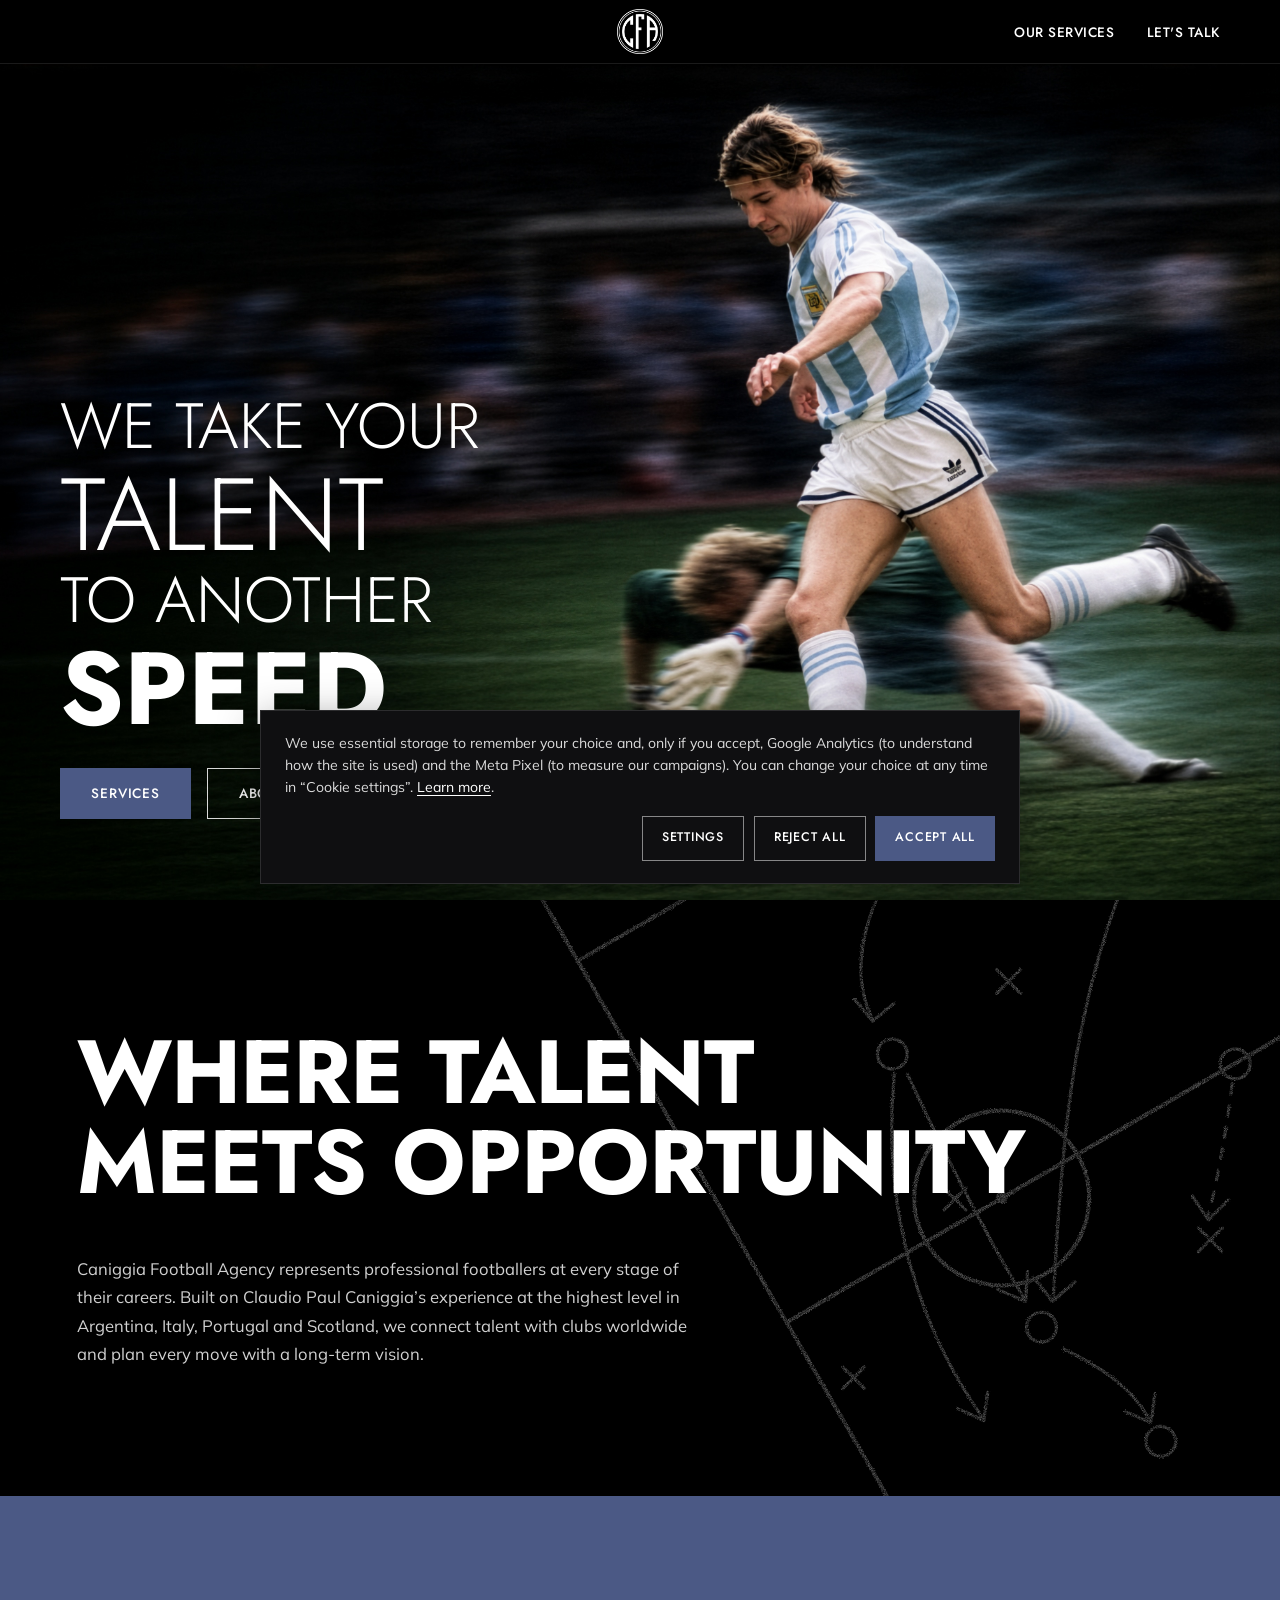
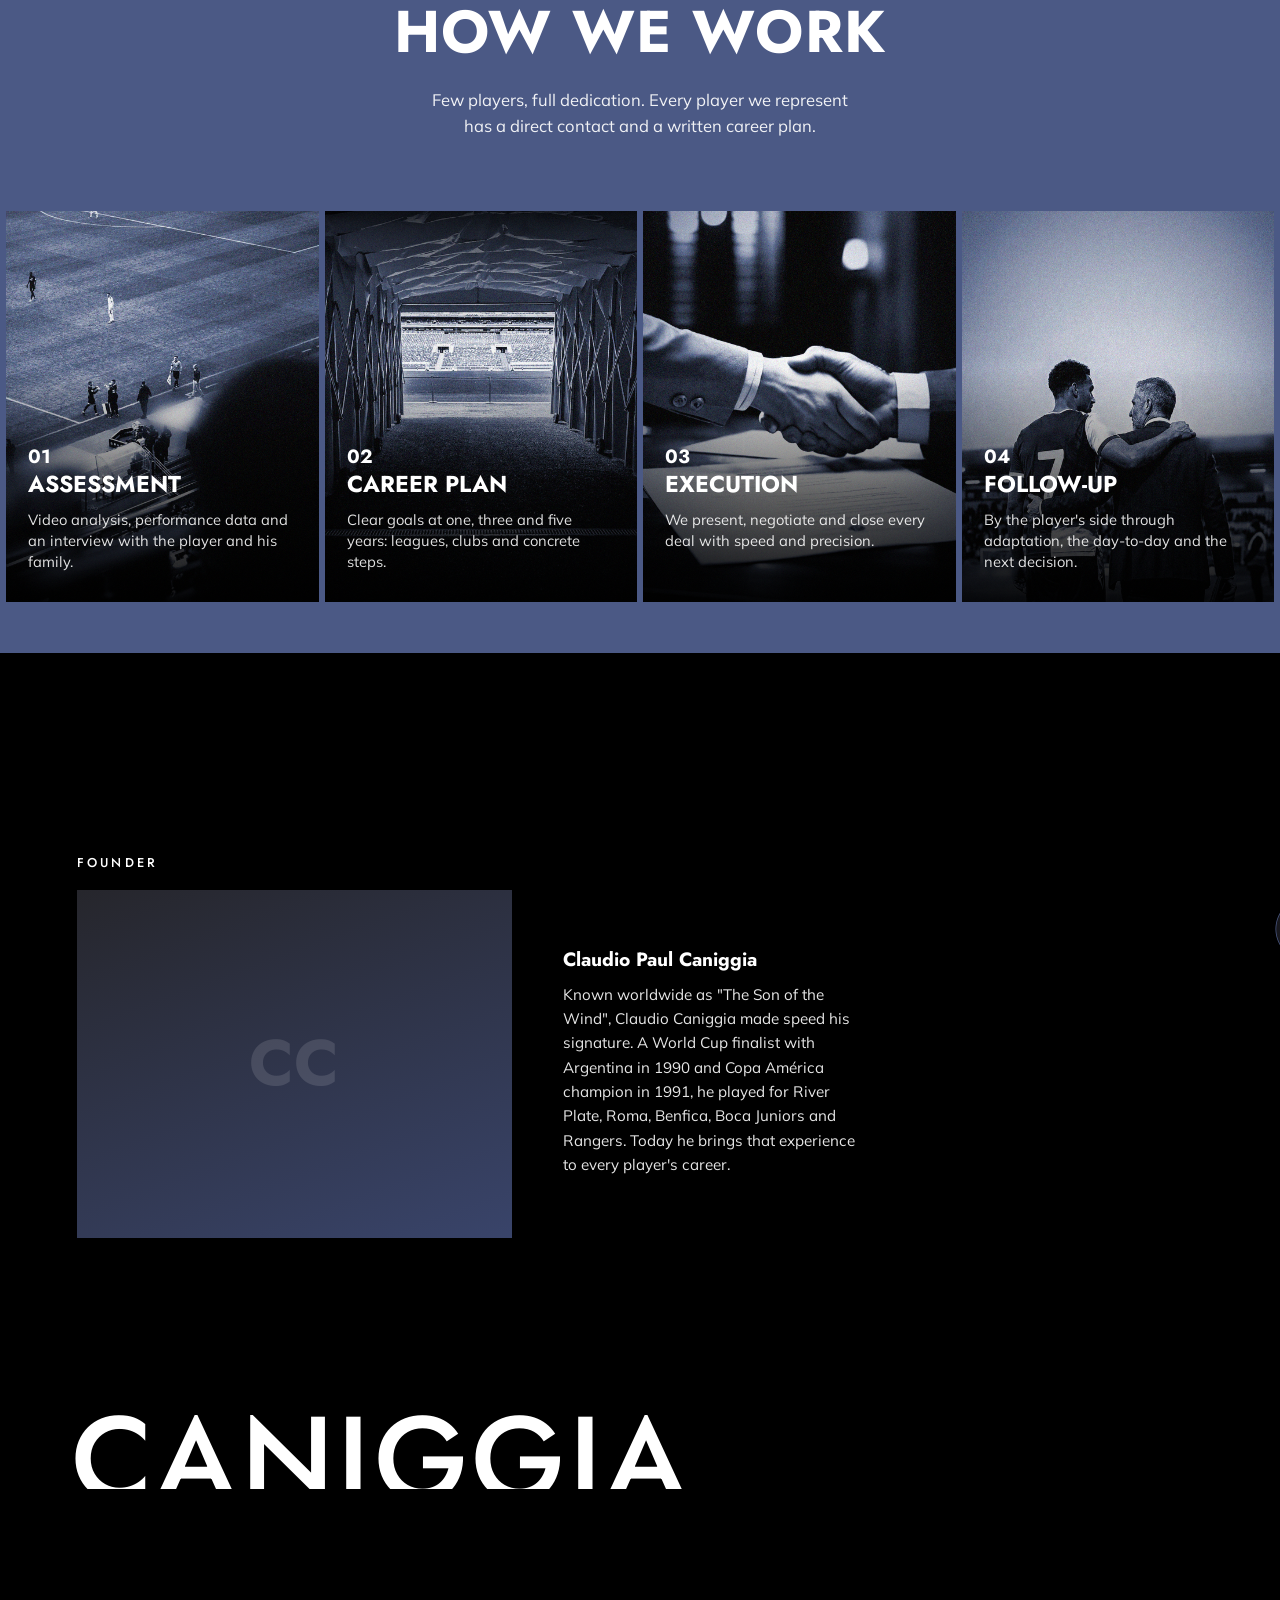
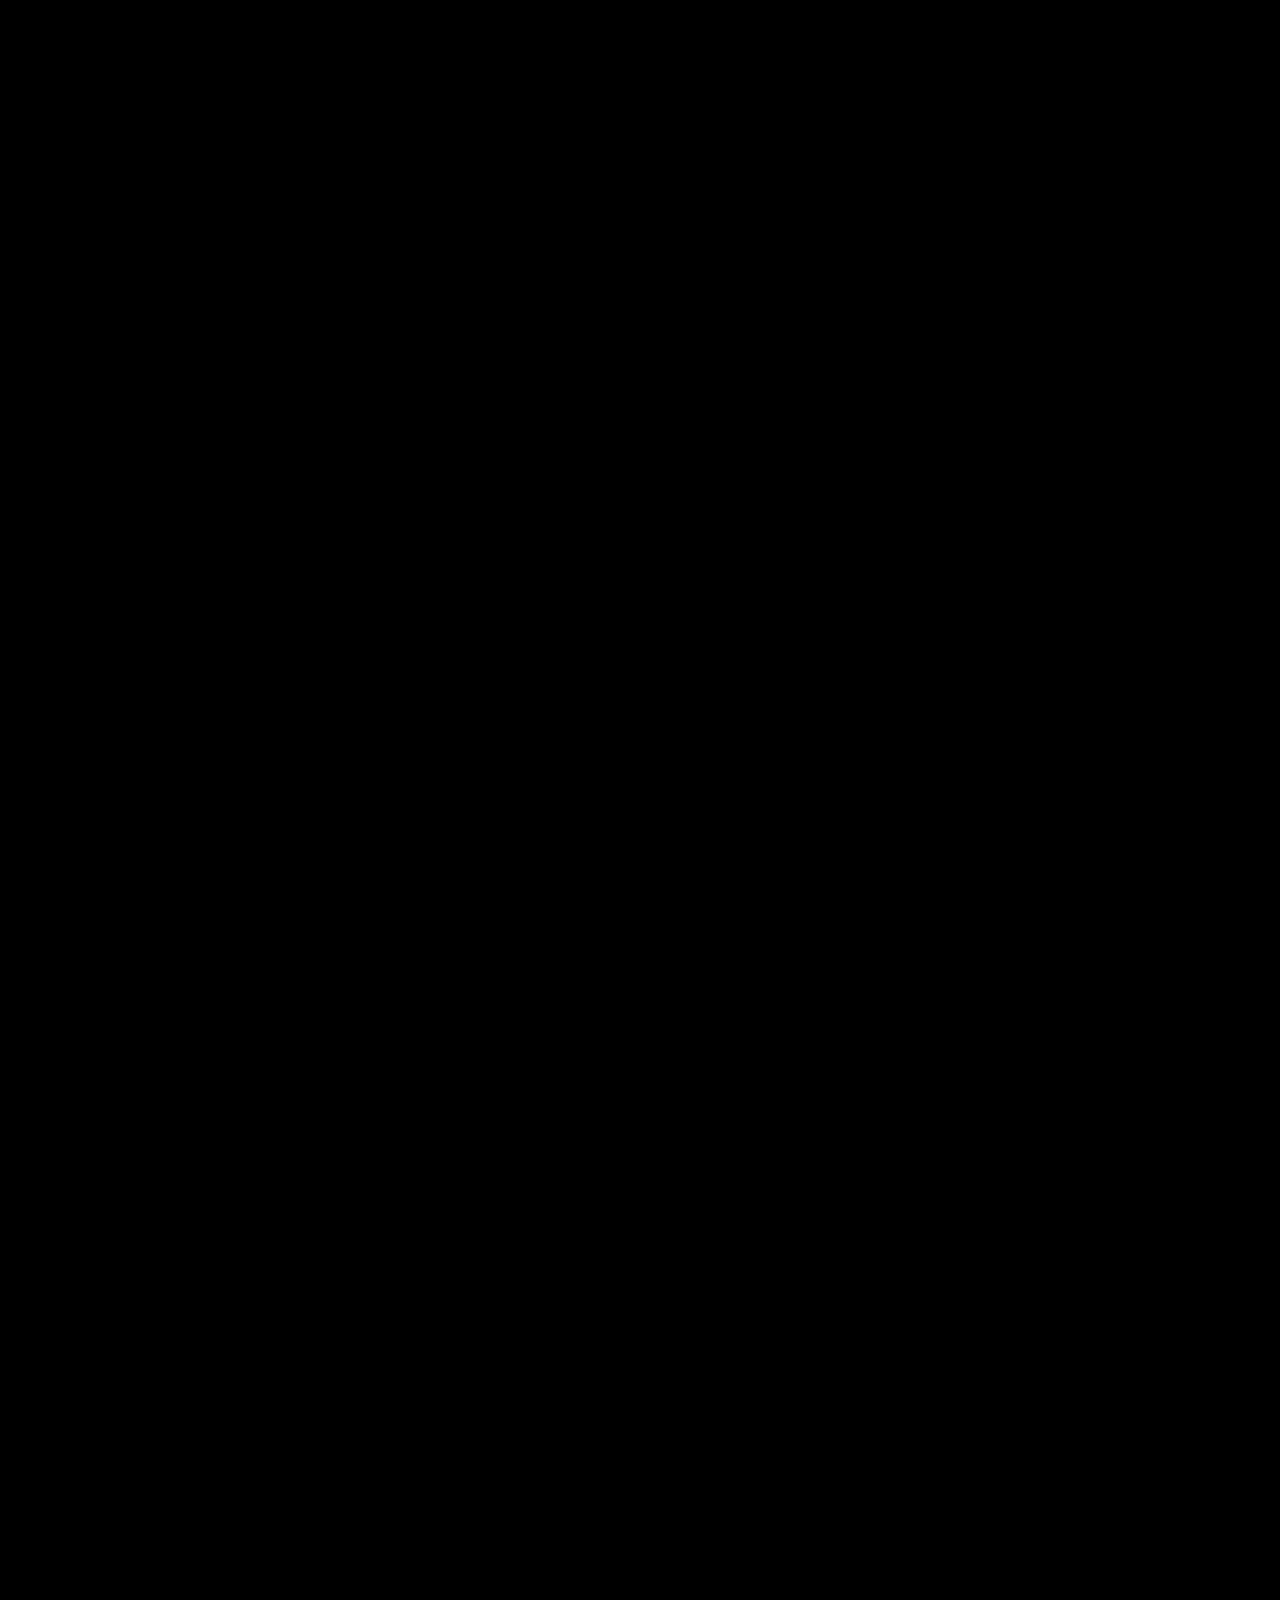
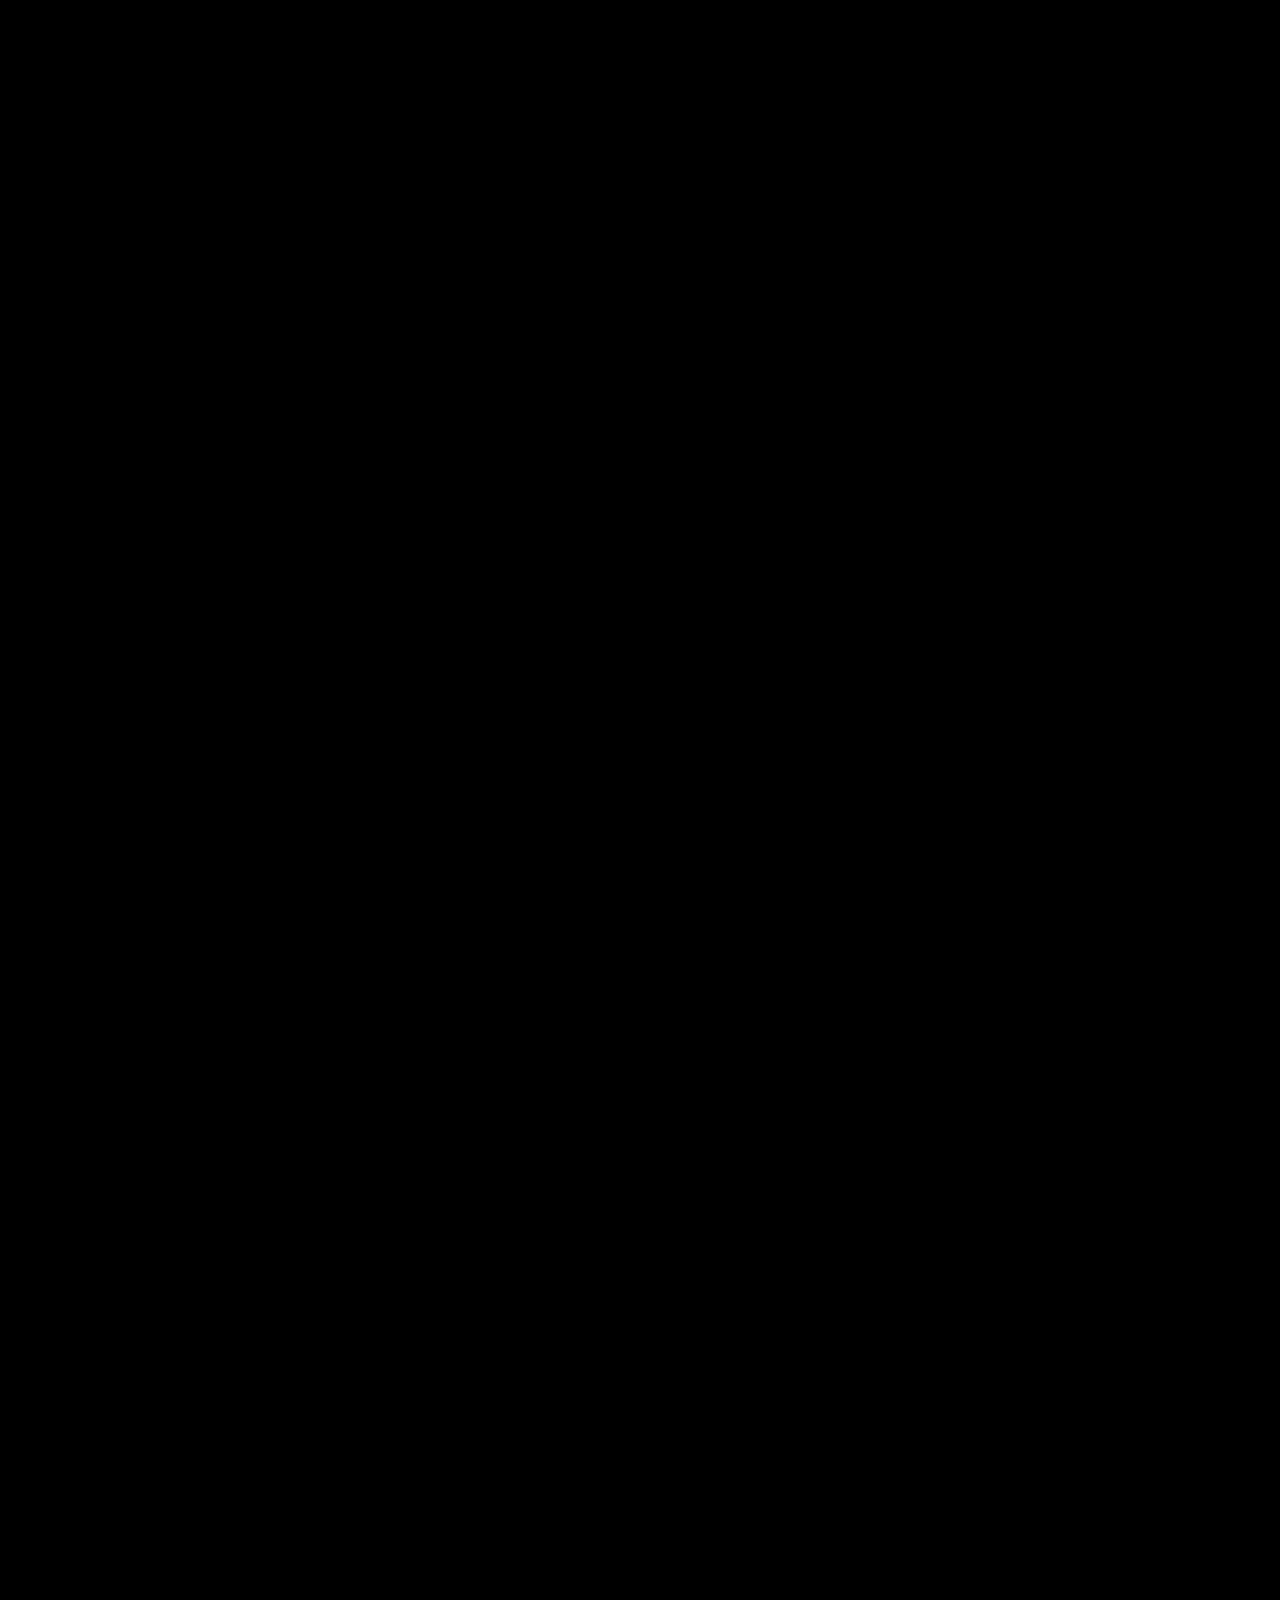
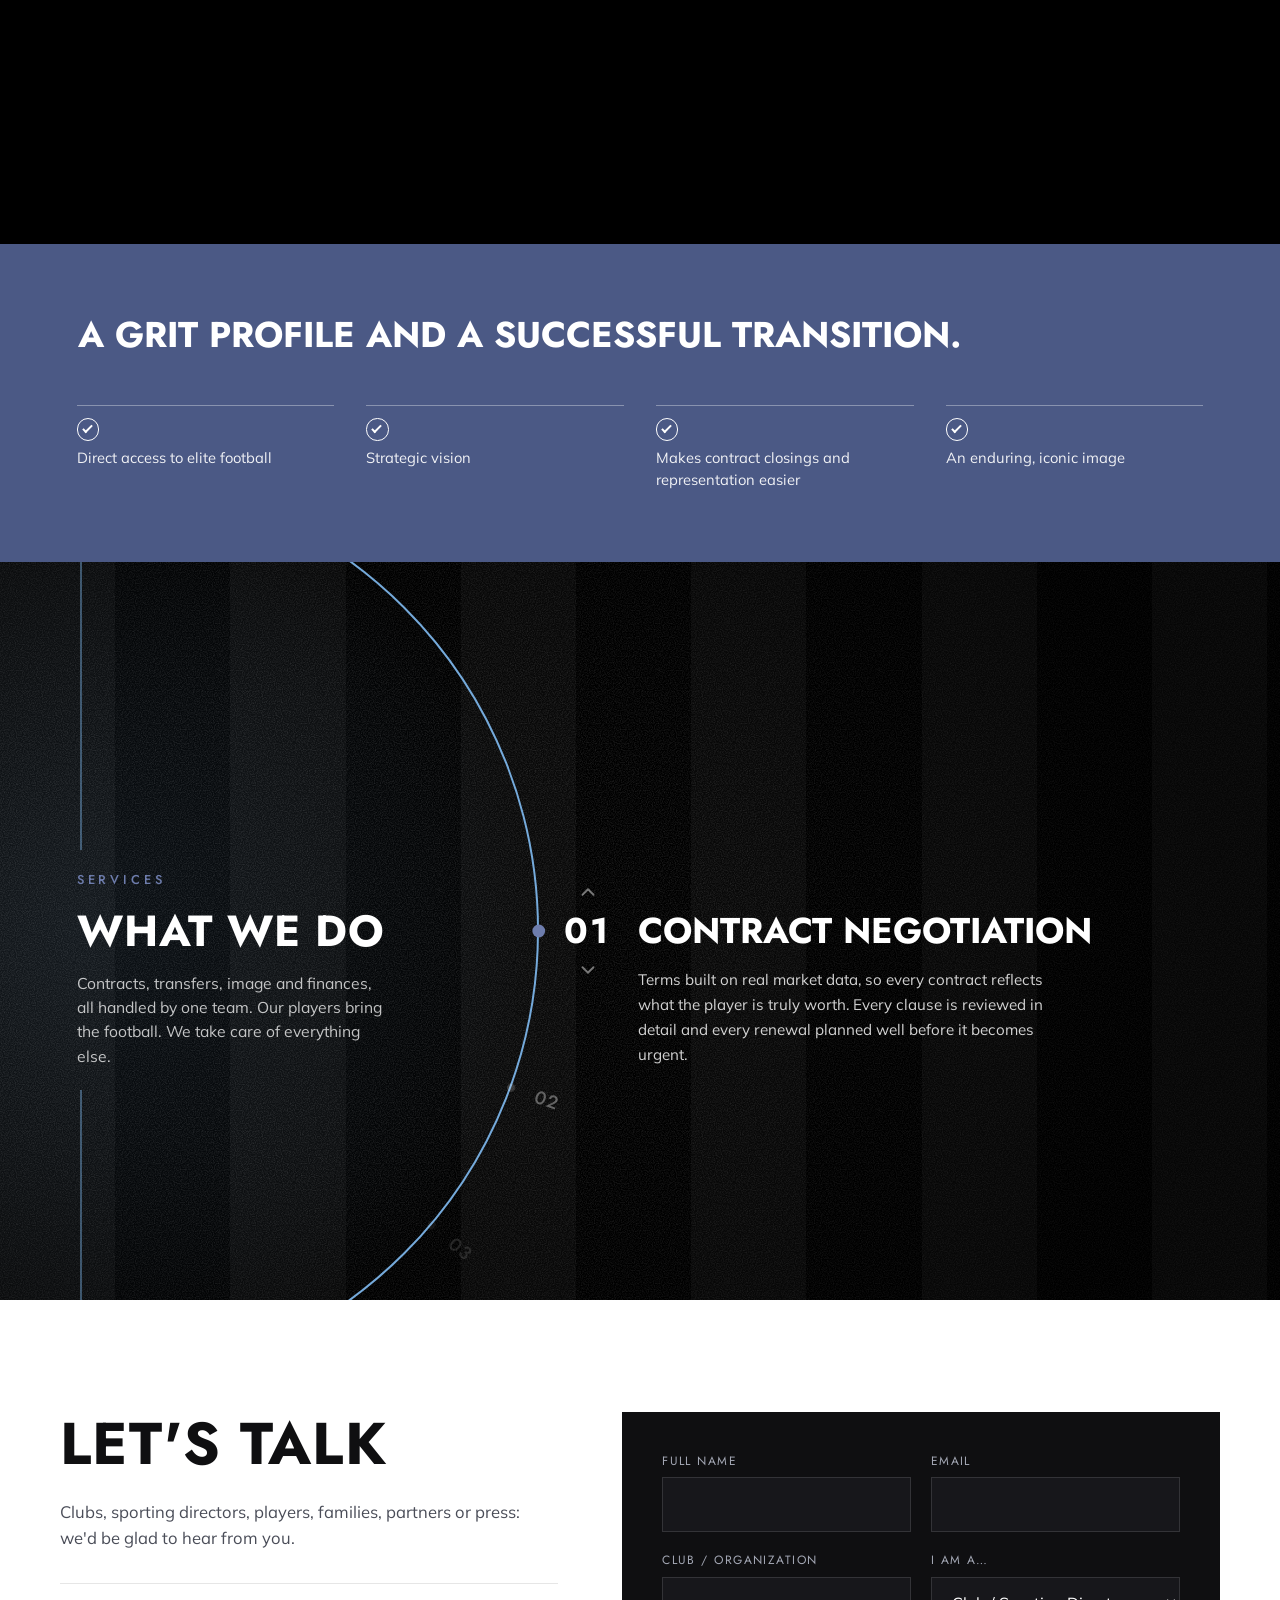
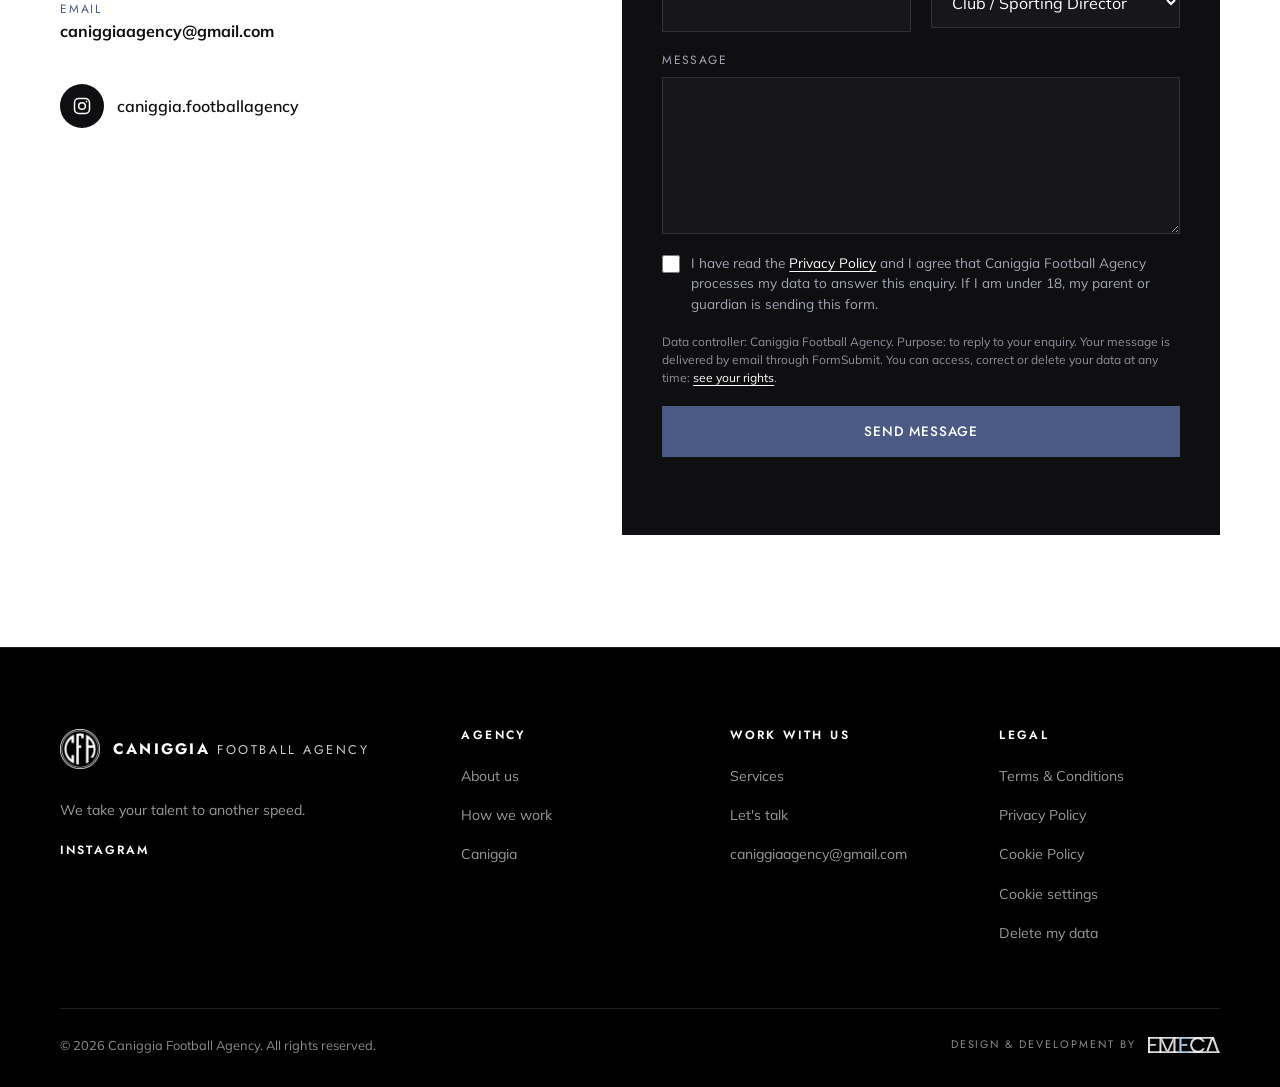
==== commit 40ed5b9a: "legales" ====
--- a/index.html
+++ b/index.html
@@ -510,6 +510,7 @@
             <rect x="285" y="695" width="41" height="320"/><rect x="326" y="836" width="115" height="35"/>
             <rect x="514" y="695" width="41" height="320"/><rect x="794" y="695" width="41" height="320"/>
             <polygon points="555,730 573,730 676,958 777,730 794,730 794,779 705,980 645,980 555,779"/>
+            <g fill="#A6CBE7"><rect x="913" y="695" width="43" height="320"/><rect x="913" y="695" width="173" height="36"/><rect x="956" y="836" width="116" height="36"/><rect x="913" y="980" width="173" height="35"/></g>
             <rect x="1086" y="695" width="514" height="35"/><rect x="1086" y="980" width="630" height="35"/>
             <path d="M1424,790 A156,156 0 1 0 1424,920 L1377,920 A115,115 0 1 1 1377,790 Z"/>
             <polygon points="1450,980 1541,730 1597,695 1603,695 1716,1015 1660,980 1577,748 1494,980"/>
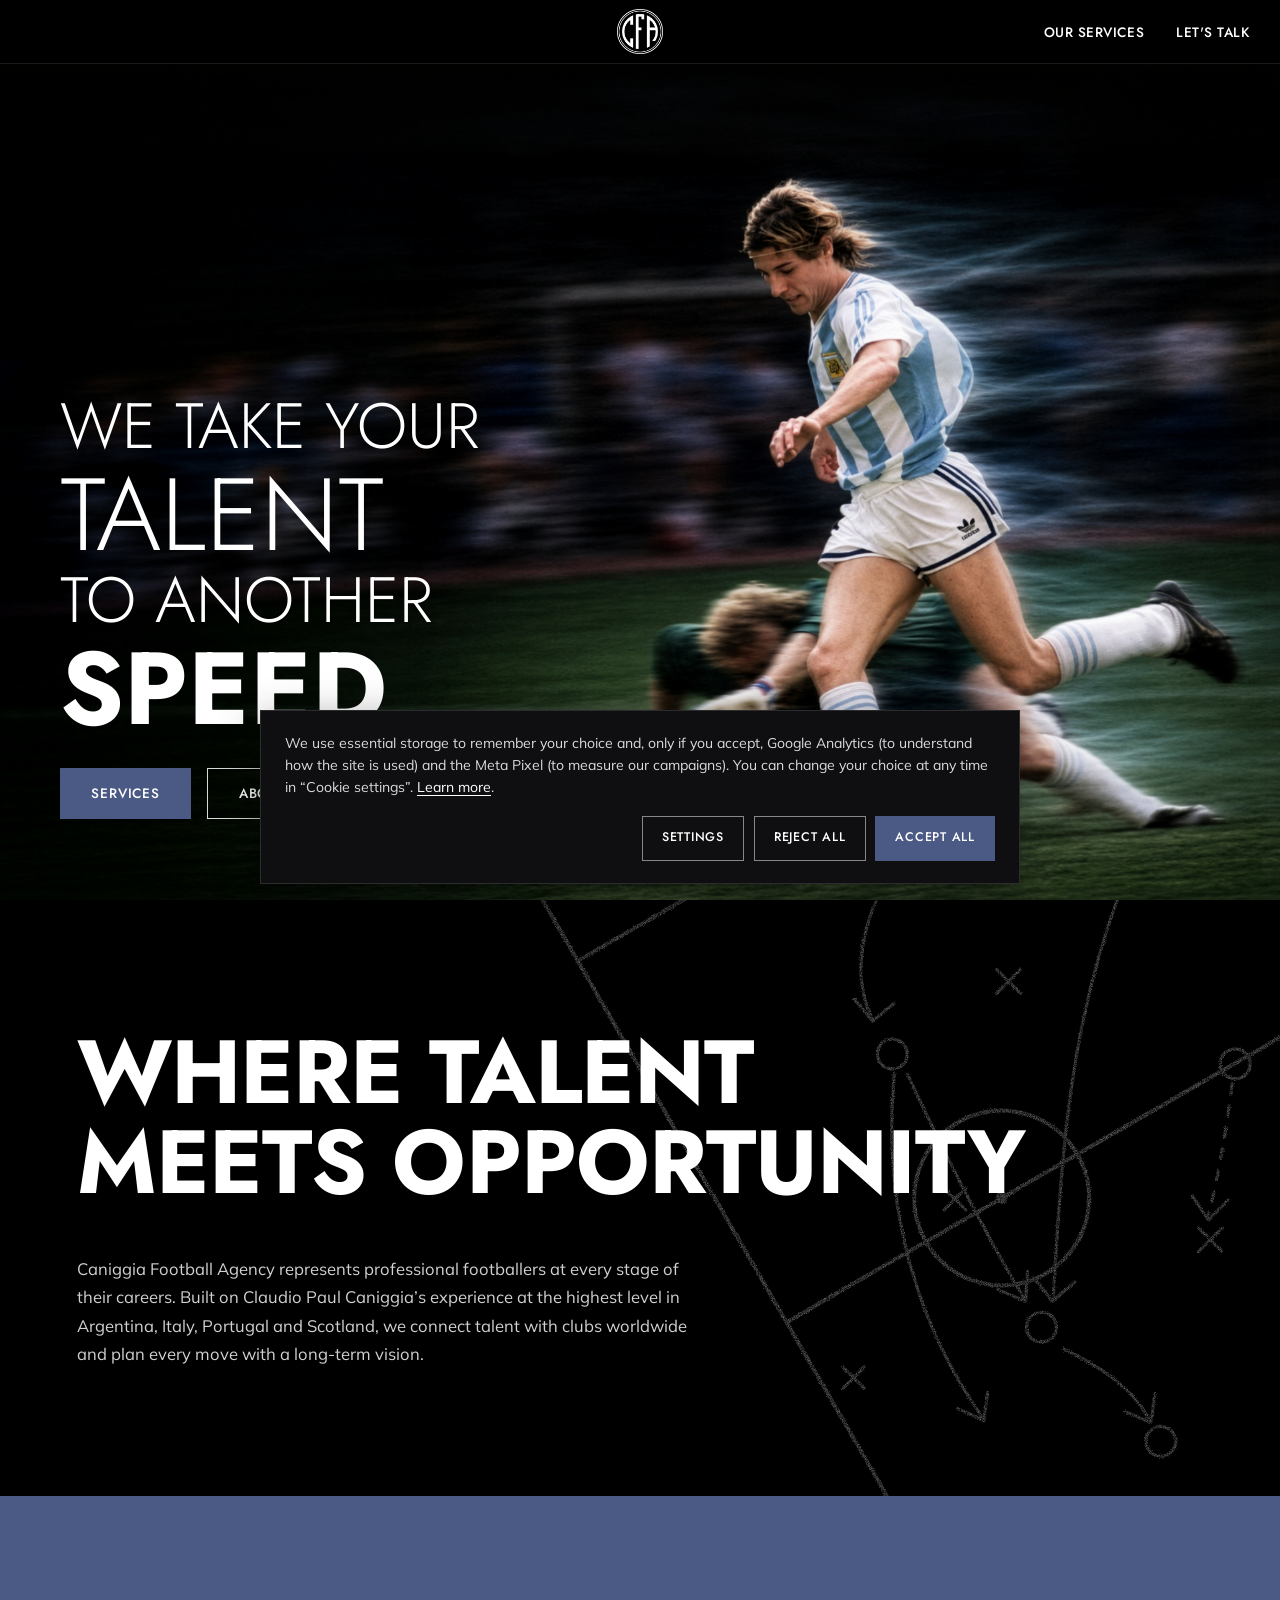
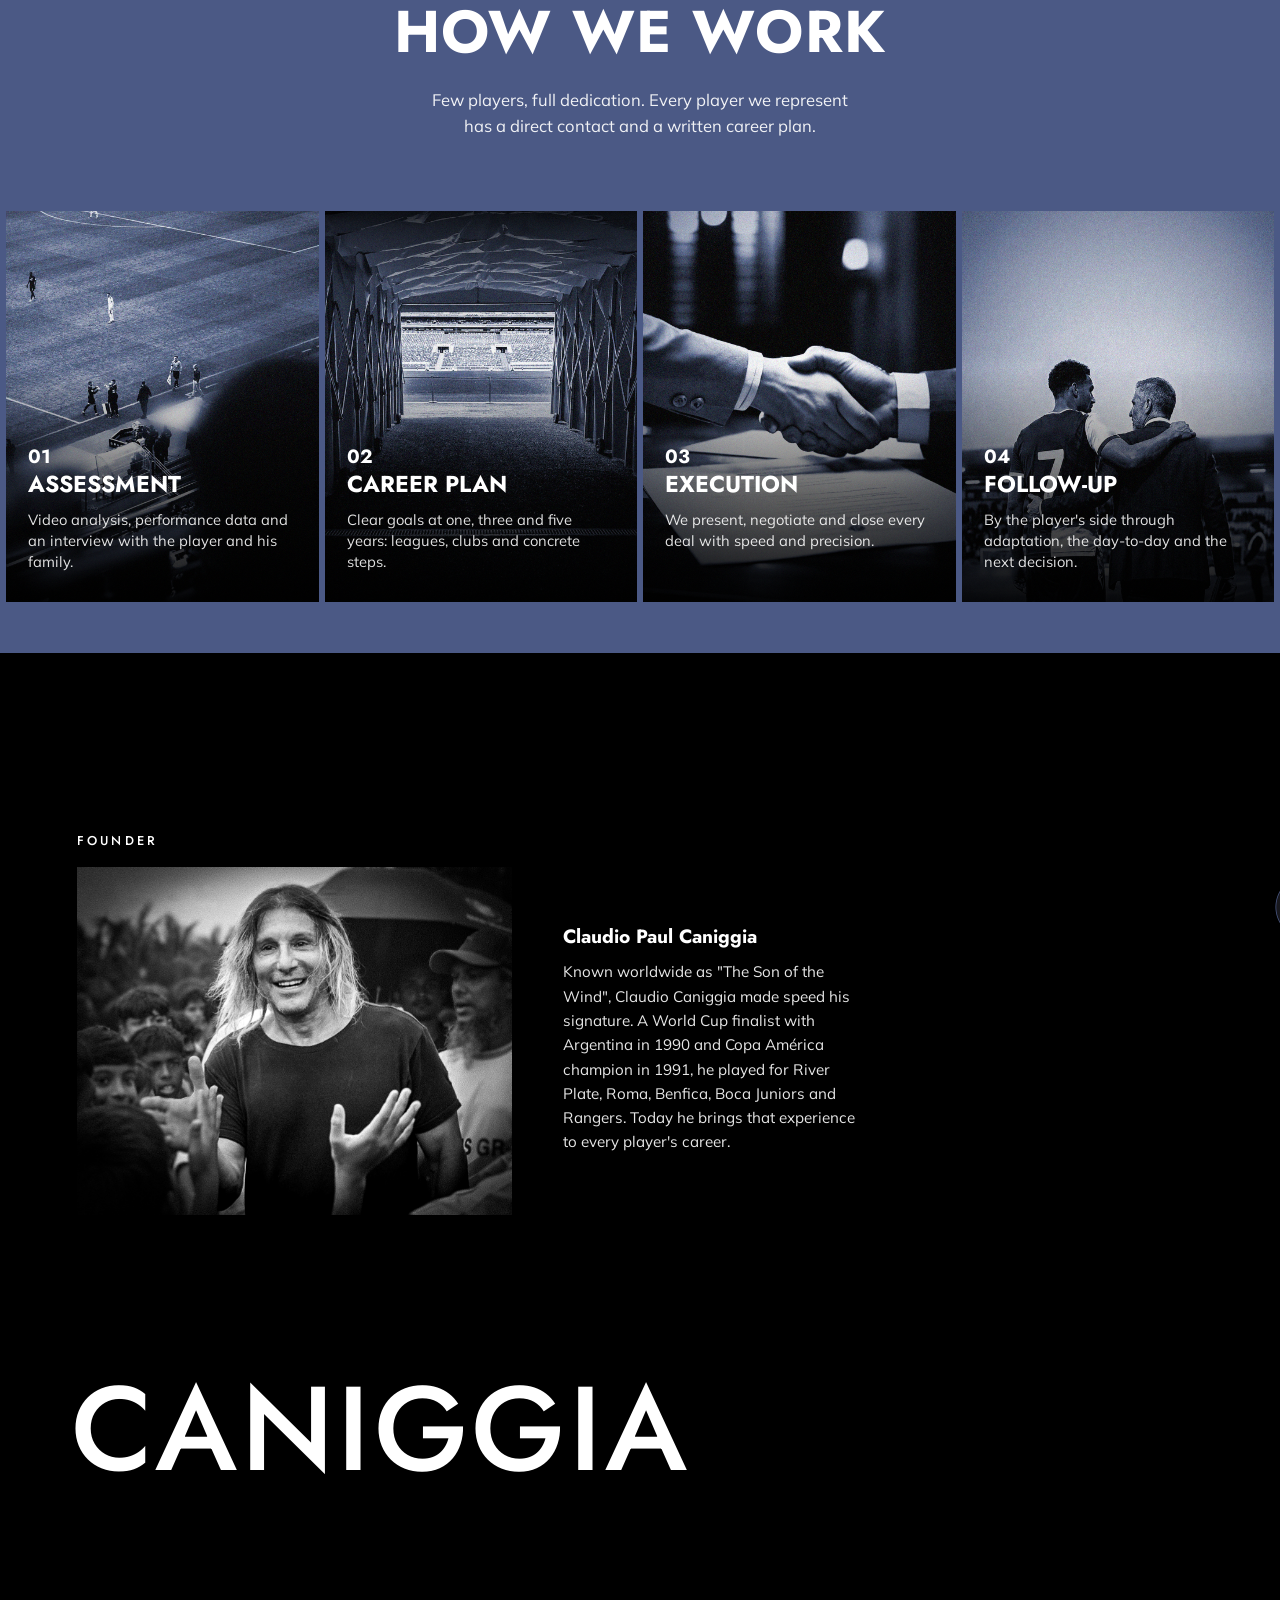
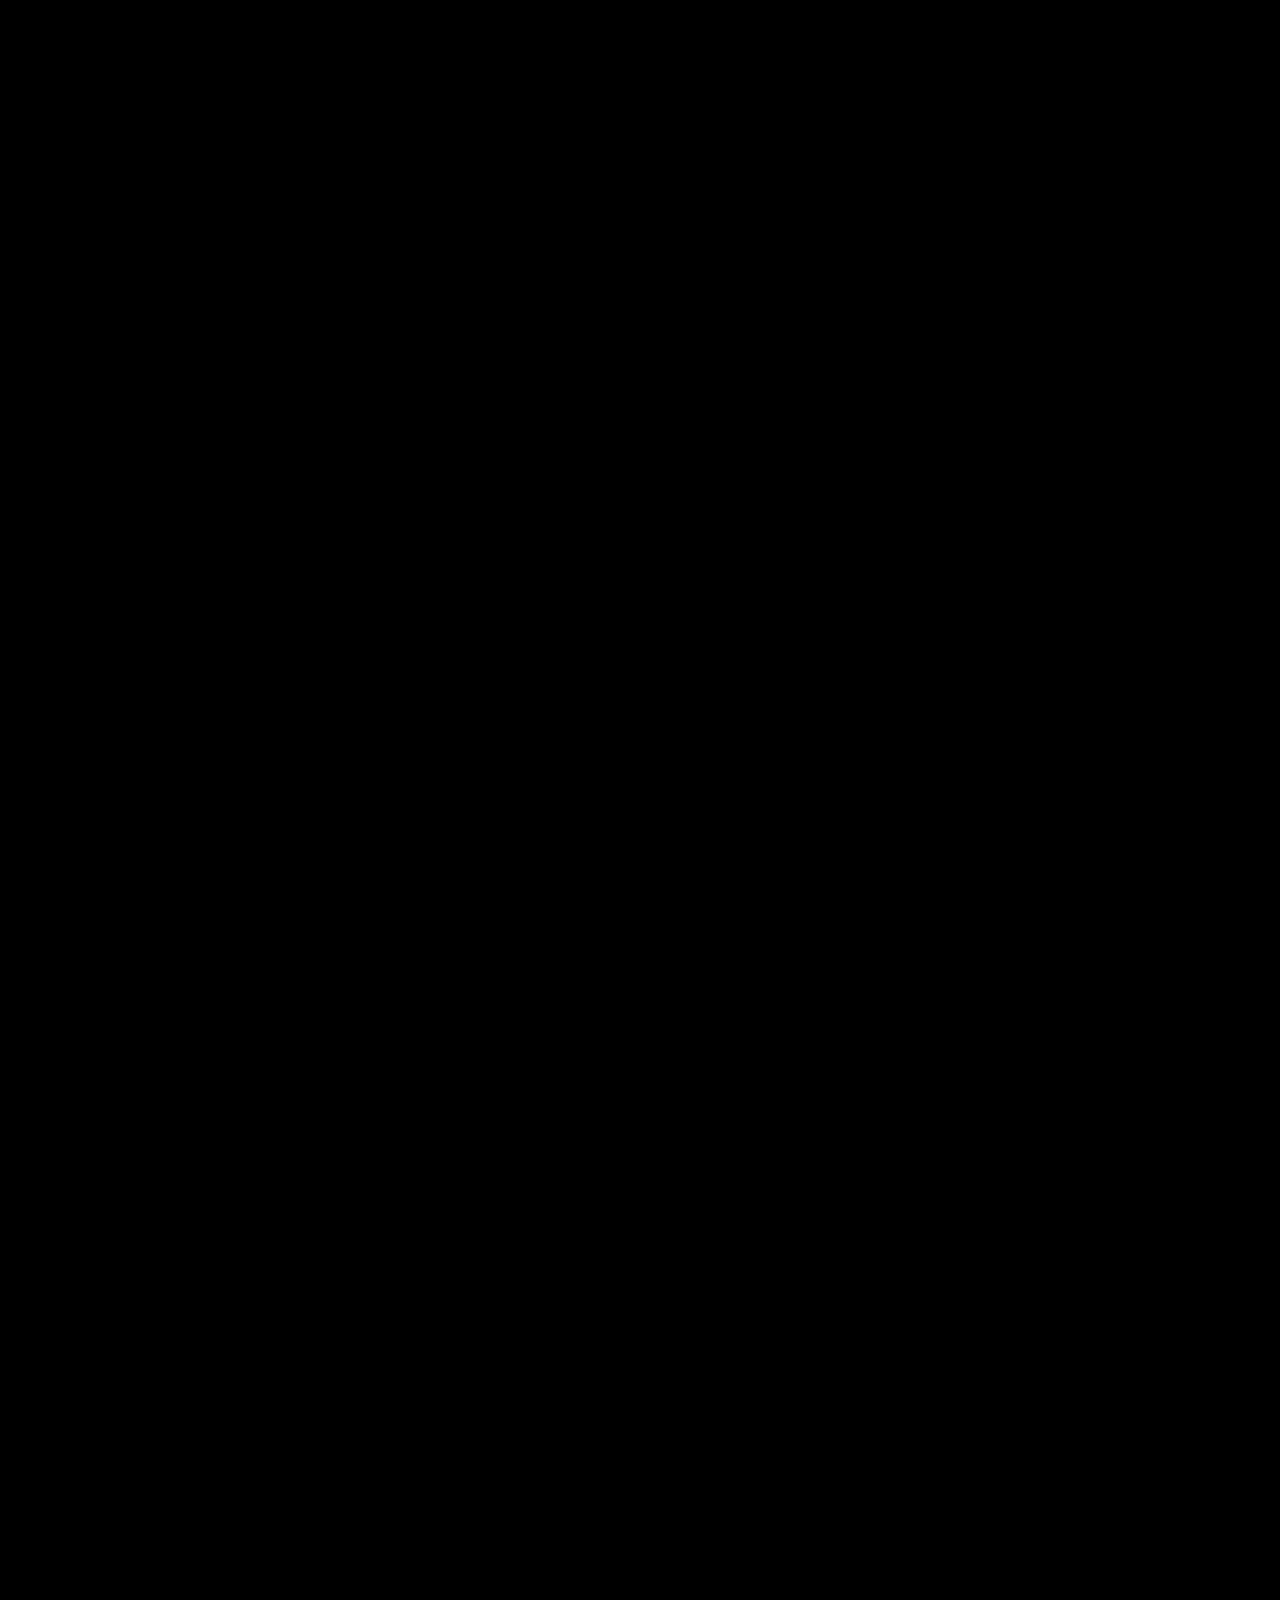
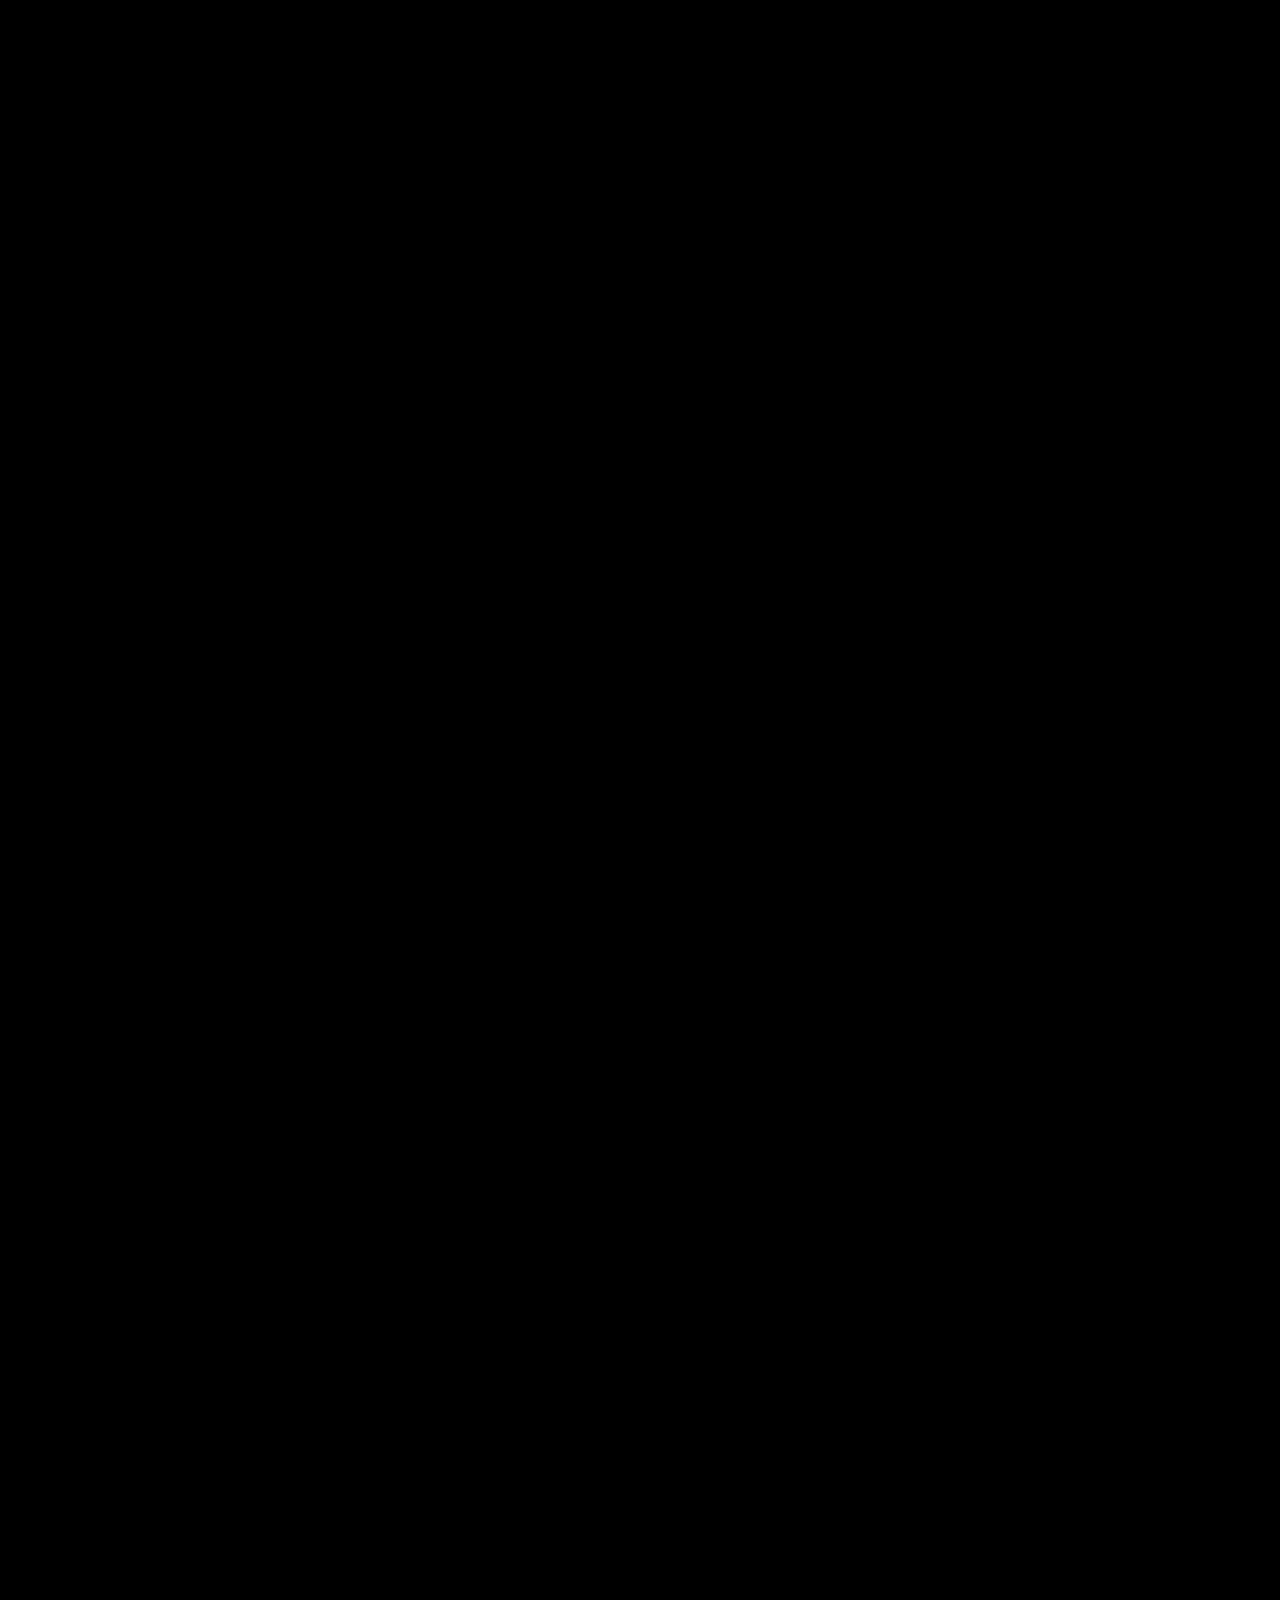
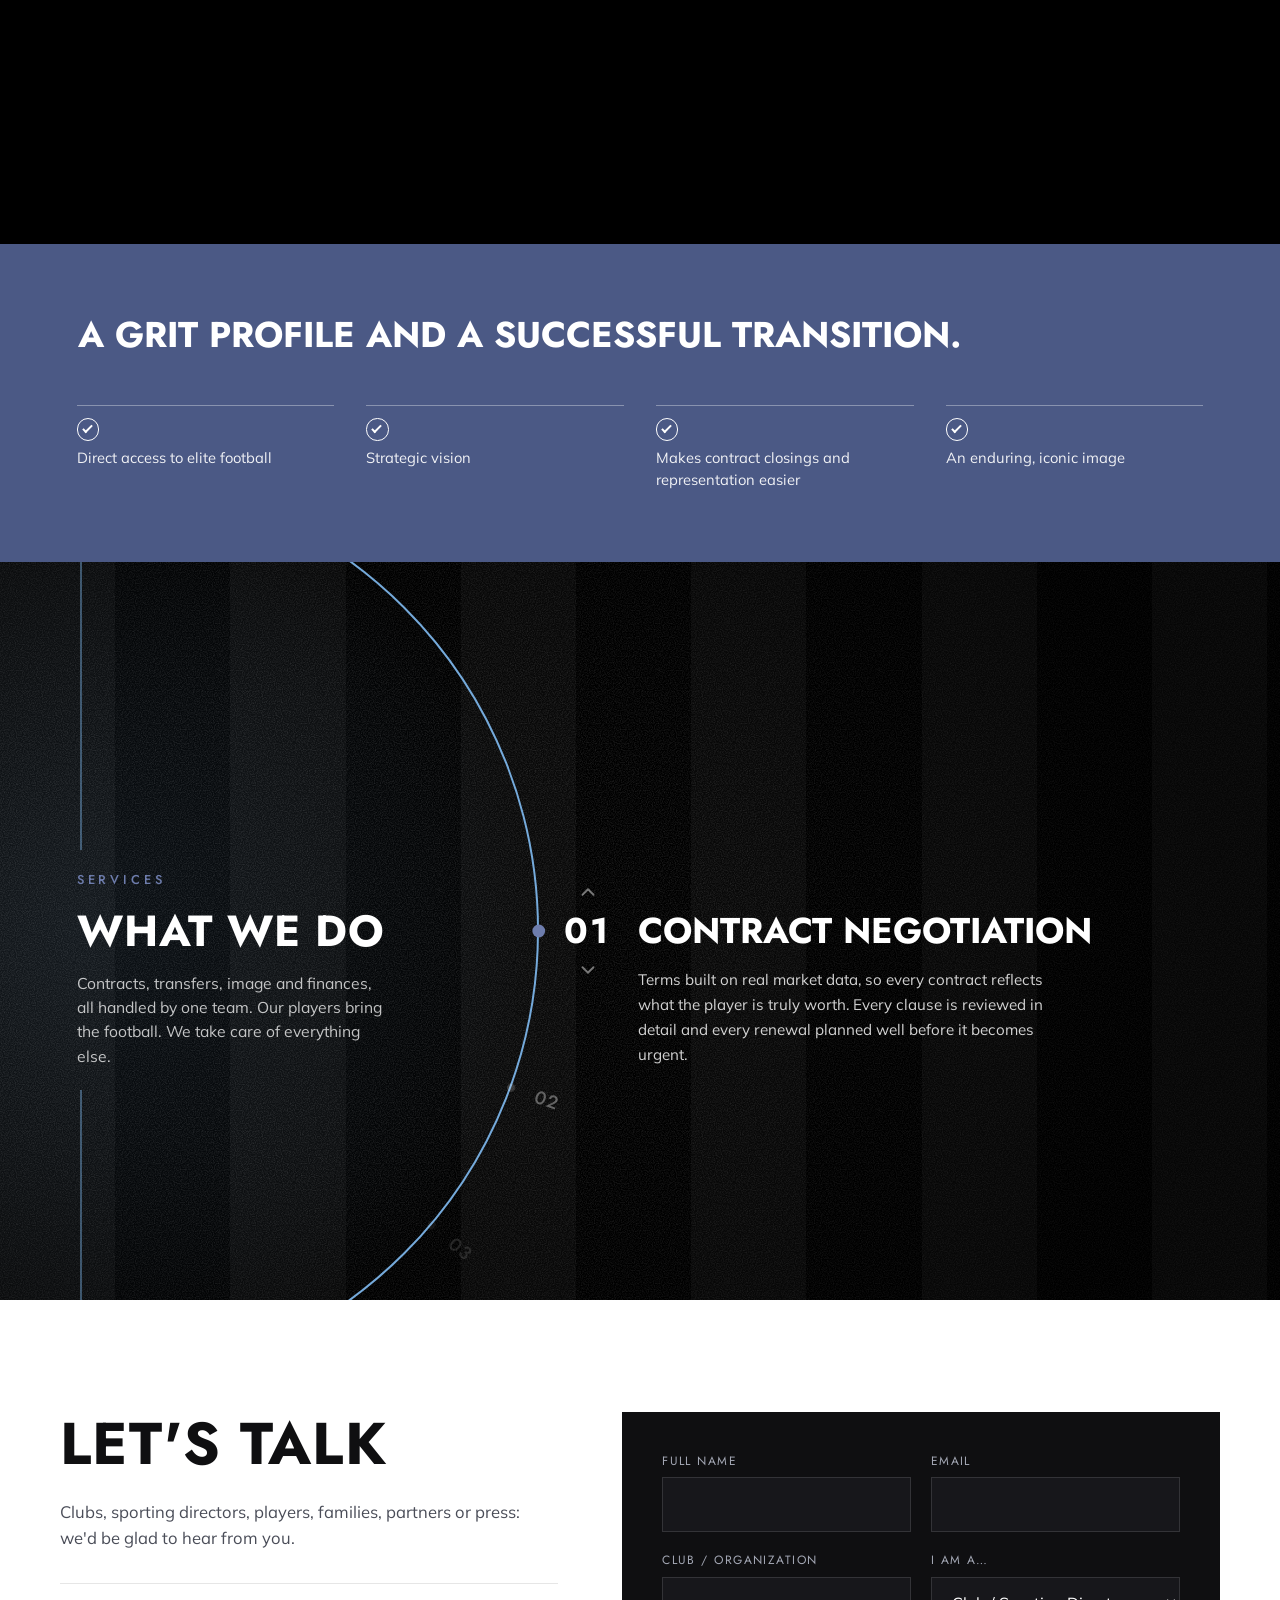
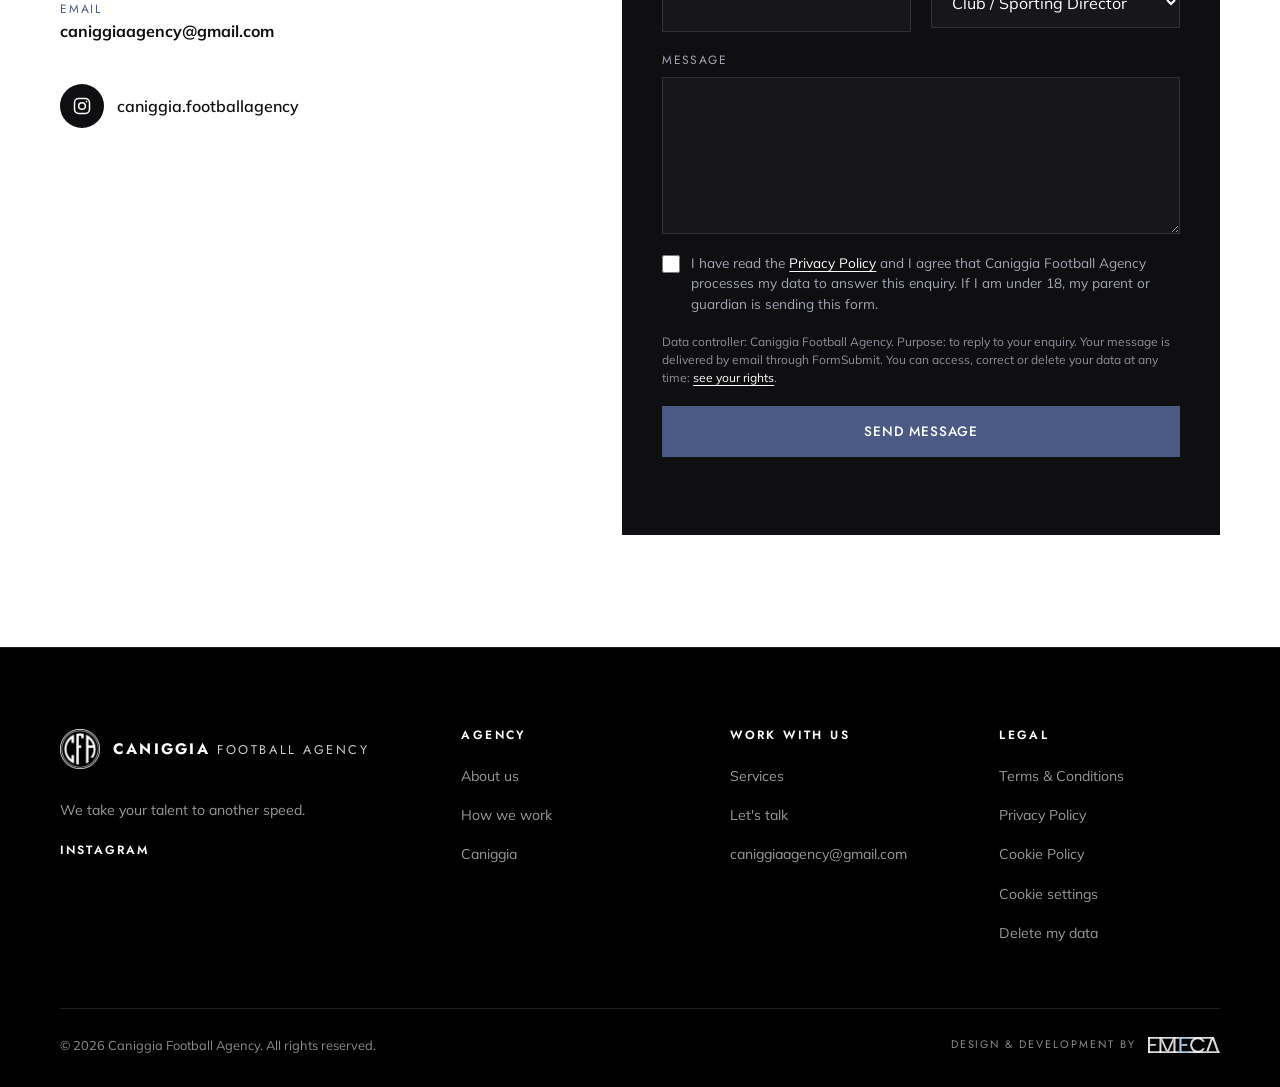
==== commit 655b3e80: "foto" ====
--- a/index.html
+++ b/index.html
@@ -156,11 +156,9 @@
           <div class="journey__panel journey__intro">
             <div class="founder">
               <p class="eyebrow">Founder</p>
-              <!-- 3 fotos que se alternan: assests/img/caniggia-1.jpg, -2.jpg, -3.jpg -->
+              <!-- Foto del fundador: assests/img/foto byn.jpeg (proporción 5:4) -->
               <div class="founder__photos" aria-label="Claudio Caniggia" role="img">
                 <div class="founder__photo founder__photo--1 is-active"></div>
-                <div class="founder__photo founder__photo--2"></div>
-                <div class="founder__photo founder__photo--3"></div>
               </div>
             </div>
 
--- a/css/styles.css
+++ b/css/styles.css
@@ -68,6 +68,7 @@
 
   --container: 1240px;
   --header-h: 64px;
+  --edge: clamp(12px, 1.6vw, 28px); /* distancia de la hamburguesa y del menú al borde */
   --radius: 0;
   --ease: cubic-bezier(0.22, 0.61, 0.36, 1);
 }
@@ -223,9 +224,15 @@
   box-shadow: 0 6px 24px rgba(0, 0, 0, 0.35);
 }
 
-.header__inner {
+/* La barra ocupa todo el ancho: hamburguesa a la izquierda, logo justo al medio
+   y "Our services / Let's talk" a la derecha, a la misma distancia del borde
+   que las rayitas de la hamburguesa (--edge + los 10px de aire del botón). */
+.header .header__inner {
   position: relative;
   height: 100%;
+  max-width: none;
+  padding-left: calc(var(--edge) + 10px);
+  padding-right: calc(var(--edge) + 10px);
   display: flex;
   align-items: center;
   justify-content: flex-end;
@@ -337,7 +344,7 @@
 /* ---------- Menú hamburguesa izquierdo + panel de secciones ---------- */
 .side-toggle {
   position: absolute;
-  left: clamp(12px, 1.6vw, 28px);
+  left: var(--edge);
   top: 50%;
   transform: translateY(-50%);
   z-index: 110;
@@ -368,7 +375,7 @@
 .side-menu {
   position: fixed;
   top: calc(var(--header-h) + clamp(0.8rem, 2.5vh, 1.6rem));
-  left: clamp(12px, 1.6vw, 28px);
+  left: var(--edge);
   z-index: 99;
   padding-left: 10px; /* alineado con las rayitas del botón */
   mix-blend-mode: difference;
@@ -684,8 +691,8 @@
 
 /* ---------- Claudio Caniggia · scroll horizontal ---------- */
 .journey {
-  /* espacio que se reserva abajo para la palabra CANIGGIA (alto visible de la palabra + aire) */
-  --word-space: calc(5.8vw + 2.5rem);
+  /* espacio que se reserva abajo para la palabra CANIGGIA completa (alto de la palabra + aire) */
+  --word-space: calc(9.3vw + 2.5rem);
   position: relative;
   background: var(--black-pure);
 }
@@ -780,9 +787,7 @@
   opacity: 1;
 }
 
-.founder__photo--1 { background-image: url("../assests/img/caniggia-1.jpg"); }
-.founder__photo--2 { background-image: url("../assests/img/caniggia-2.jpg"); }
-.founder__photo--3 { background-image: url("../assests/img/caniggia-3.jpg"); }
+.founder__photo--1 { background-image: url("../assests/img/foto byn.jpeg"); }
 
 .founder__text {
   margin-top: 2.2rem;
@@ -998,7 +1003,7 @@
   margin-top: 2.5rem;
 }
 
-/* "CANIGGIA" gigante, fijo, alineado a la izquierda y cortado por el borde inferior */
+/* "CANIGGIA" gigante, fijo y alineado a la izquierda. Se ve completo, sin recorte. */
 .journey__word {
   position: absolute;
   z-index: 1;
@@ -1008,15 +1013,13 @@
   font-family: var(--font-title);
   font-weight: 500;
   font-size: 9.3vw;
-  line-height: 0.74;
+  line-height: 1;
   letter-spacing: 0.03em;
   text-align: left;
   text-transform: uppercase;
   color: var(--white);
   pointer-events: none;
   white-space: nowrap;
-  overflow: hidden;
-  height: 0.62em;
 }
 
 /* Modo escritorio: la sección queda fija y el contenido se desplaza en horizontal */
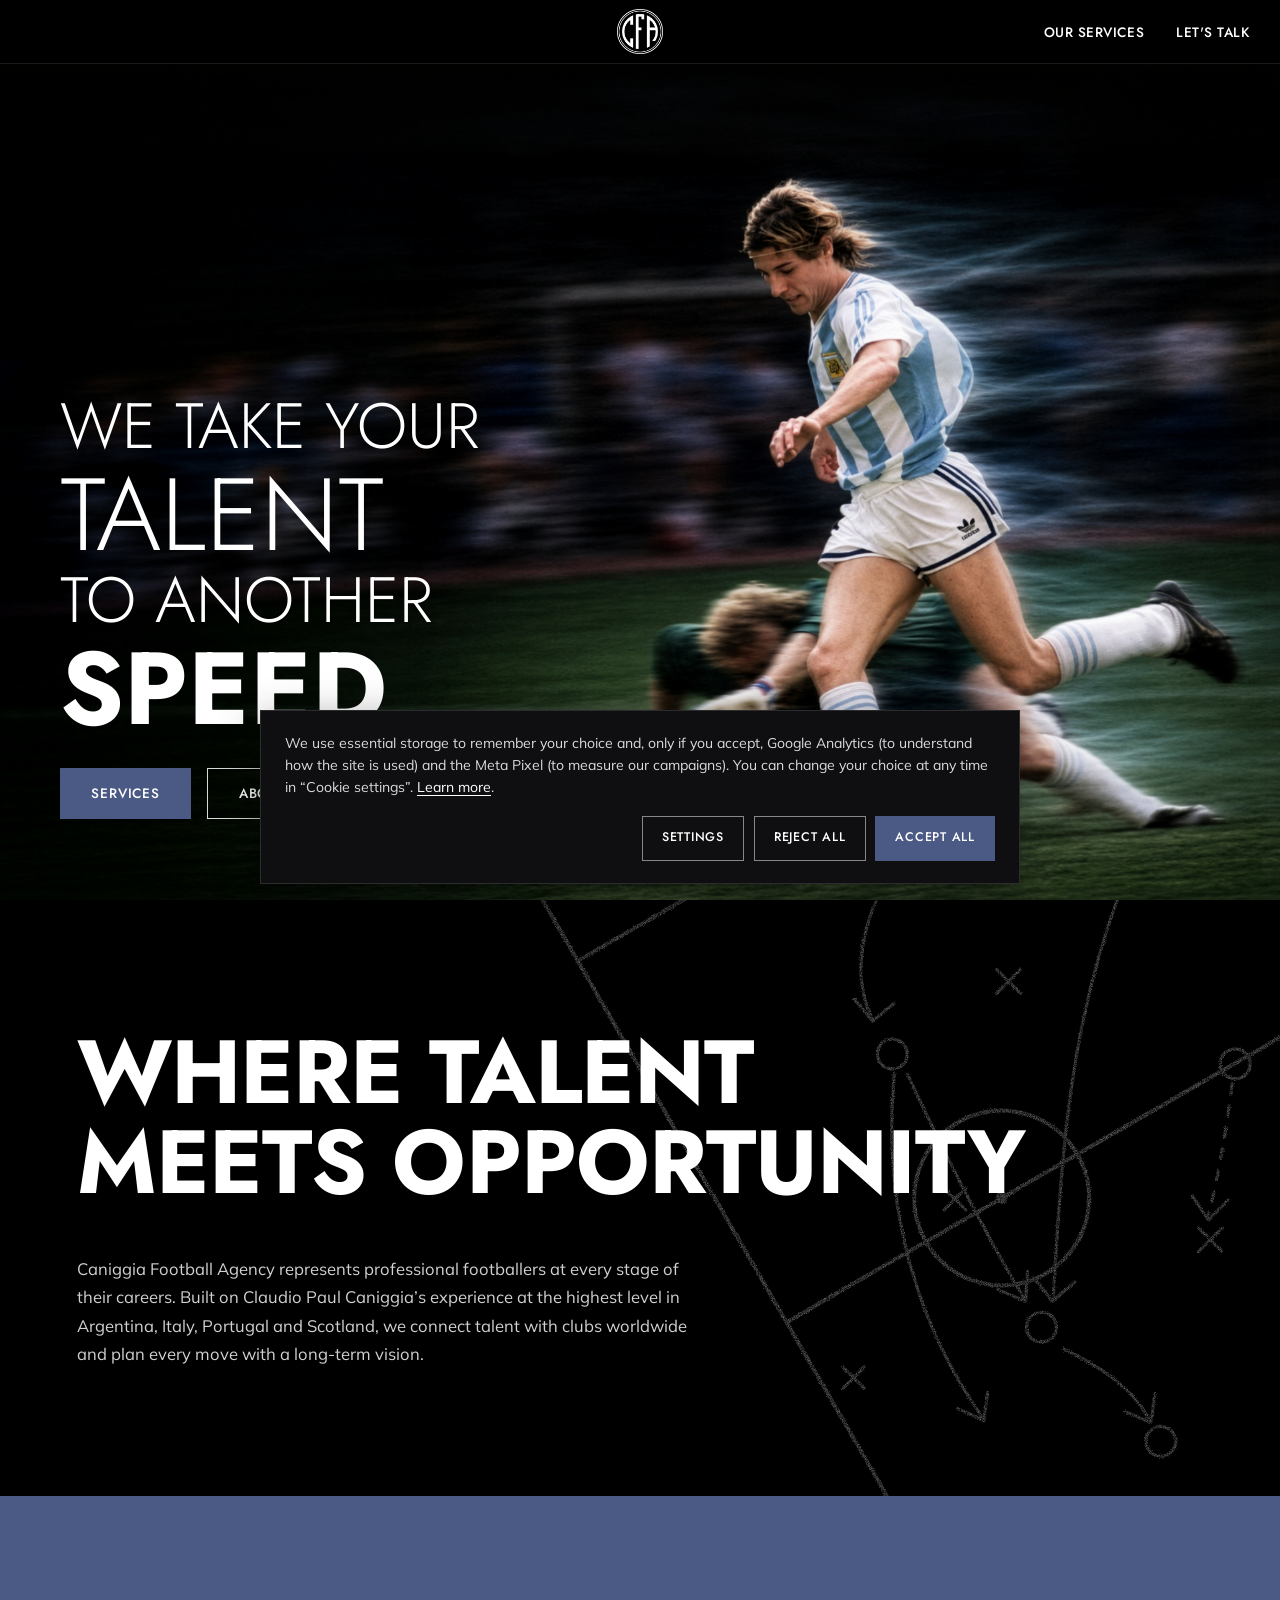
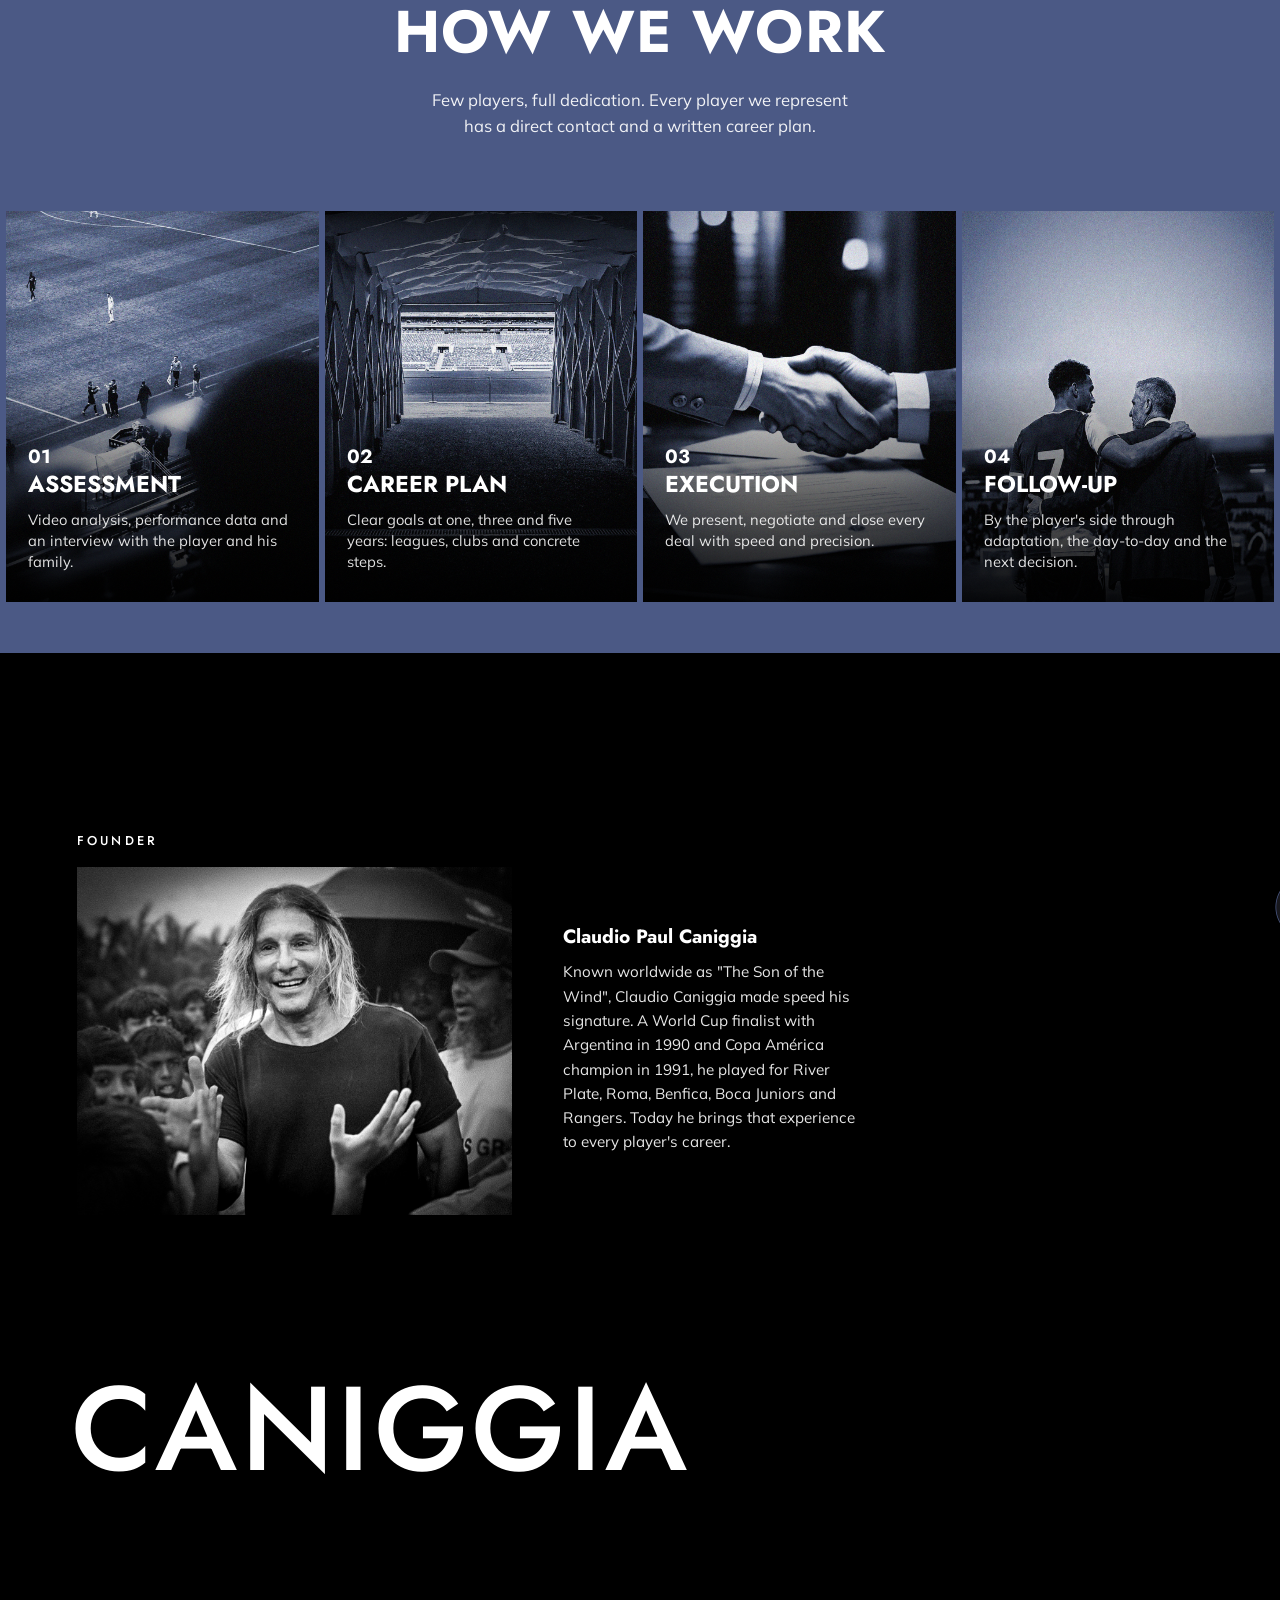
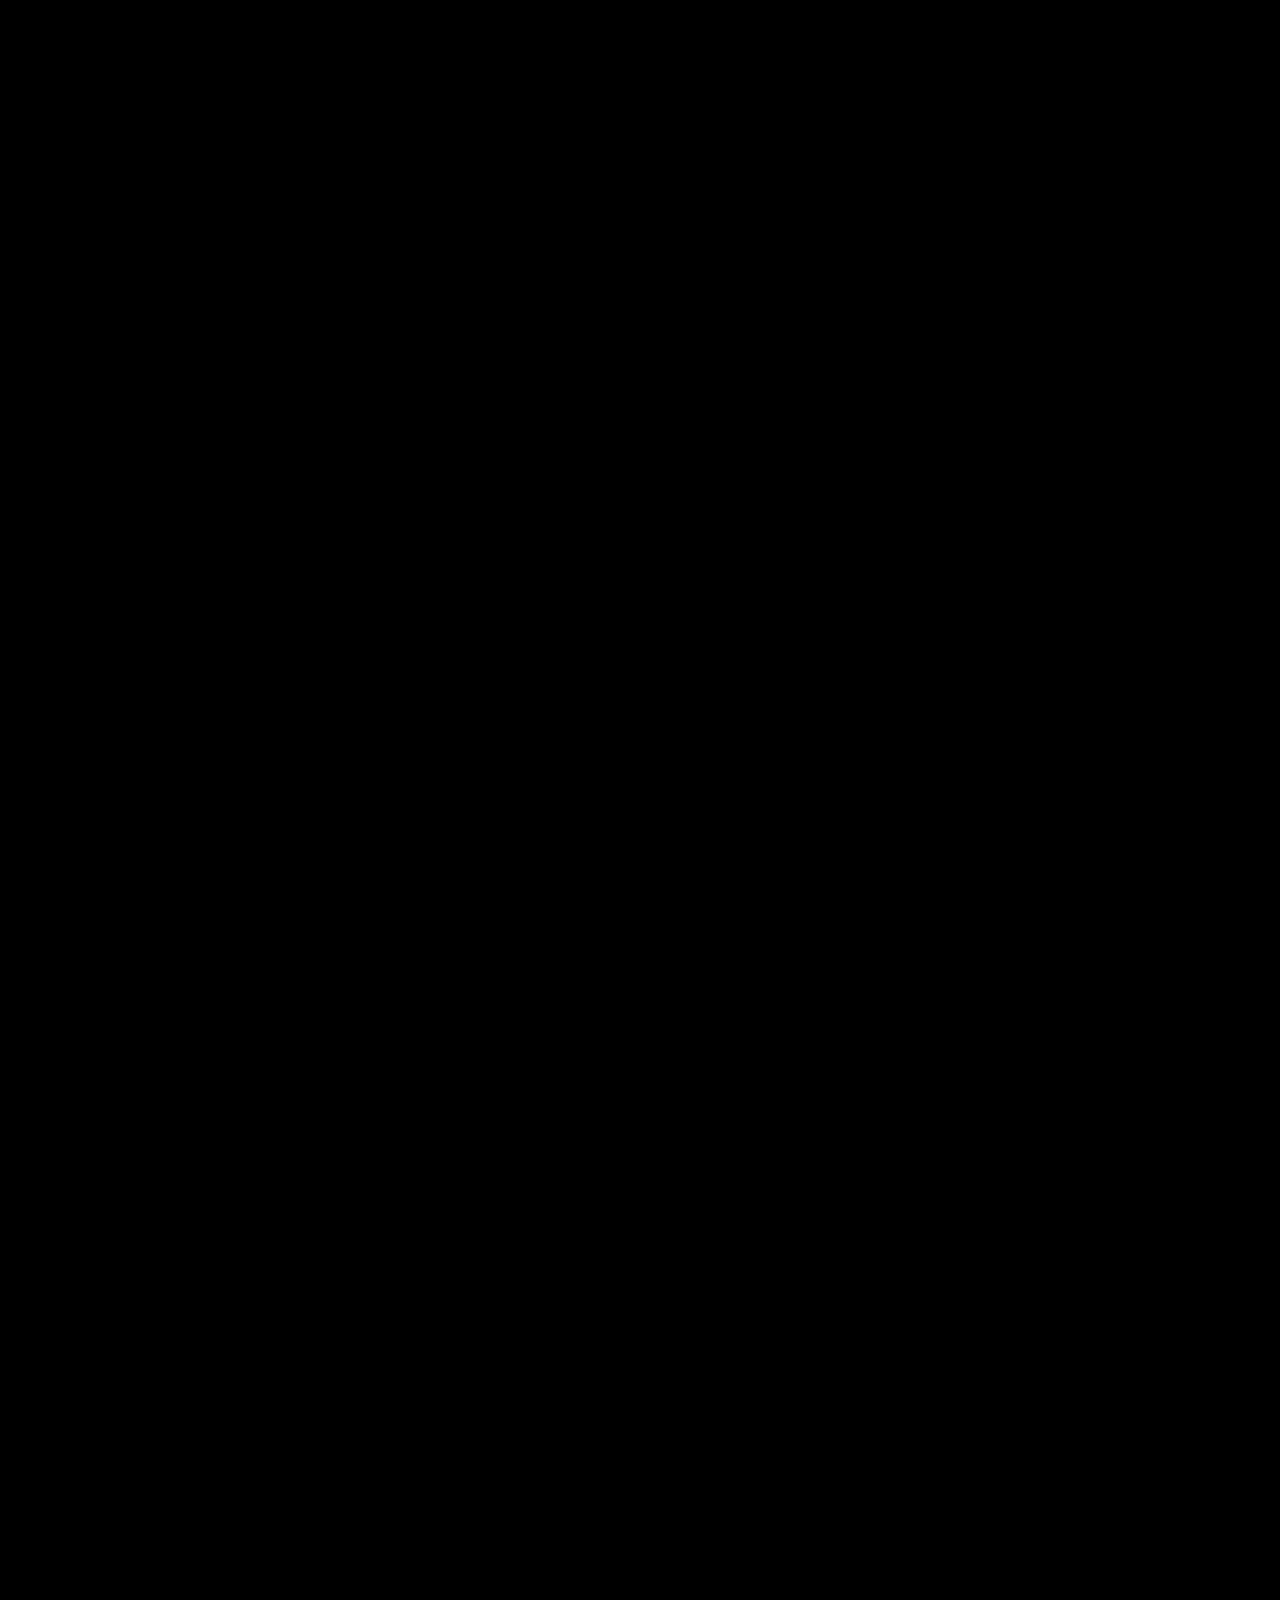
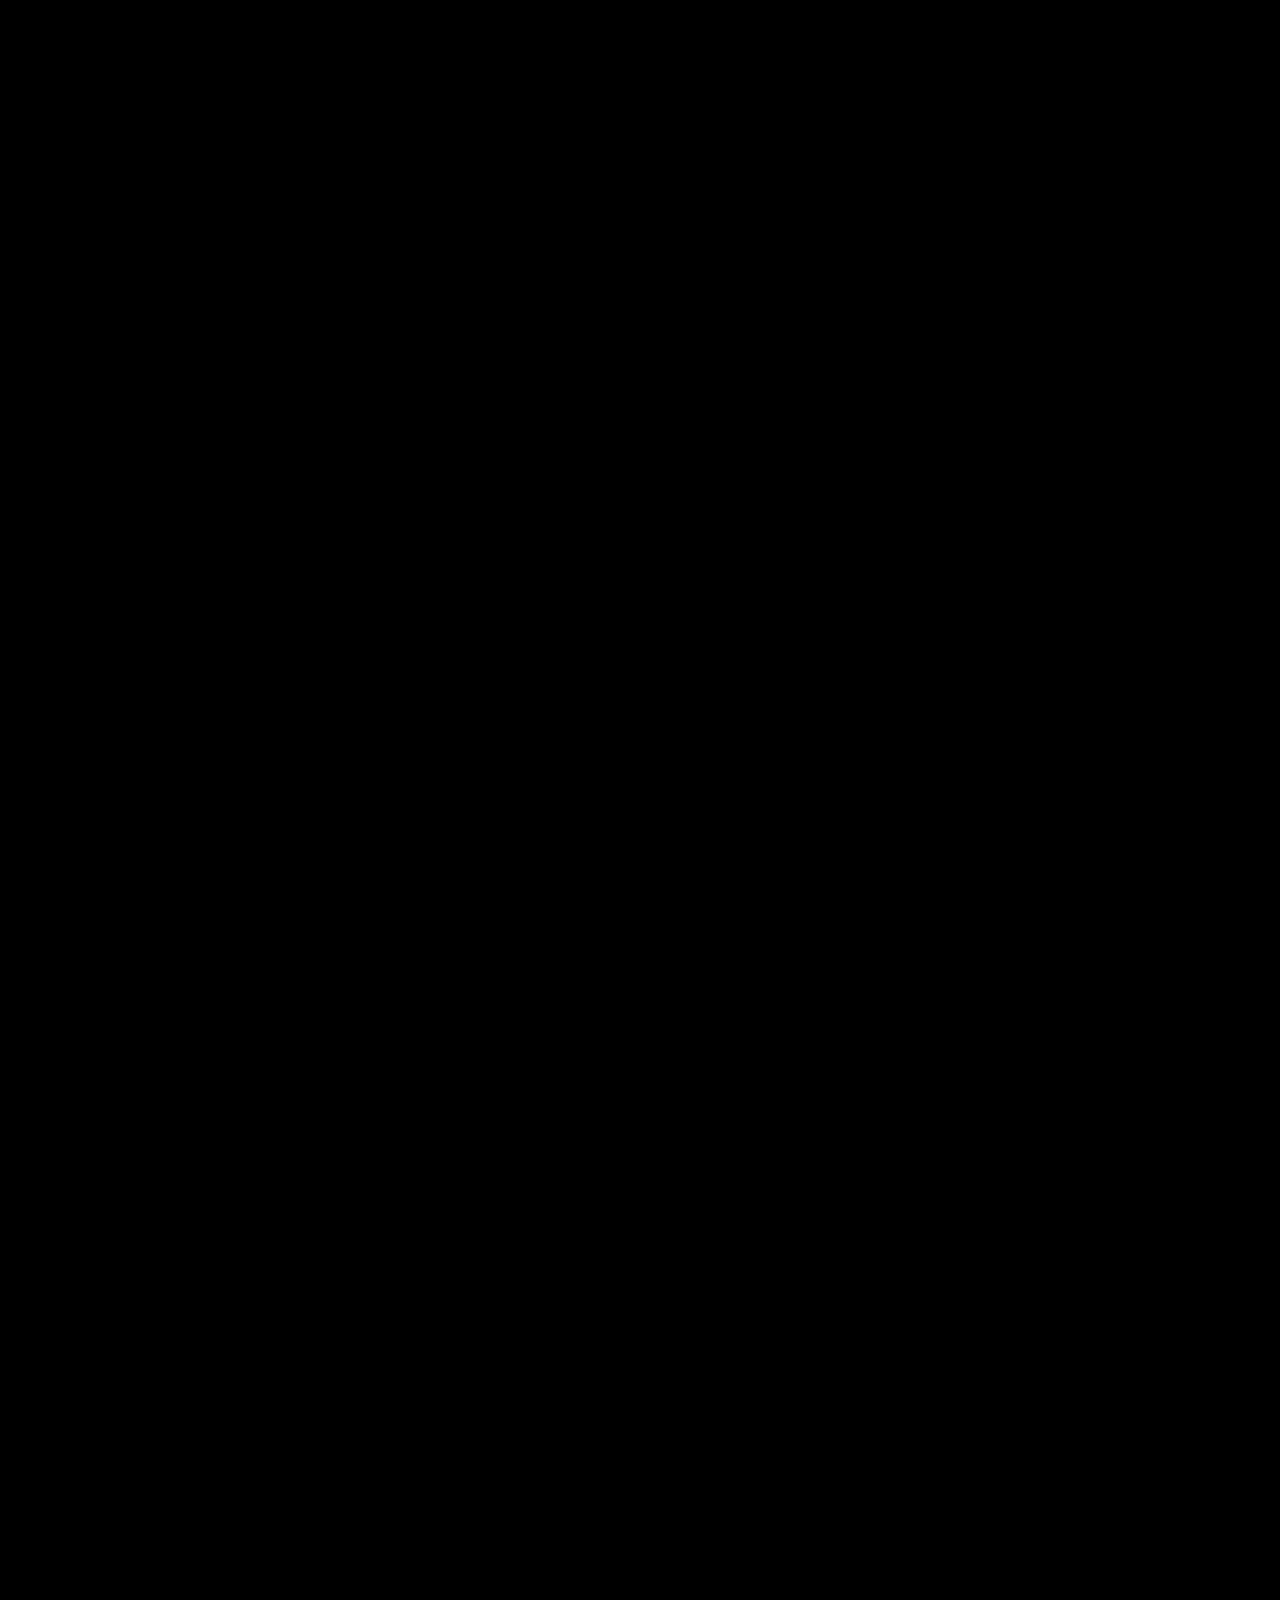
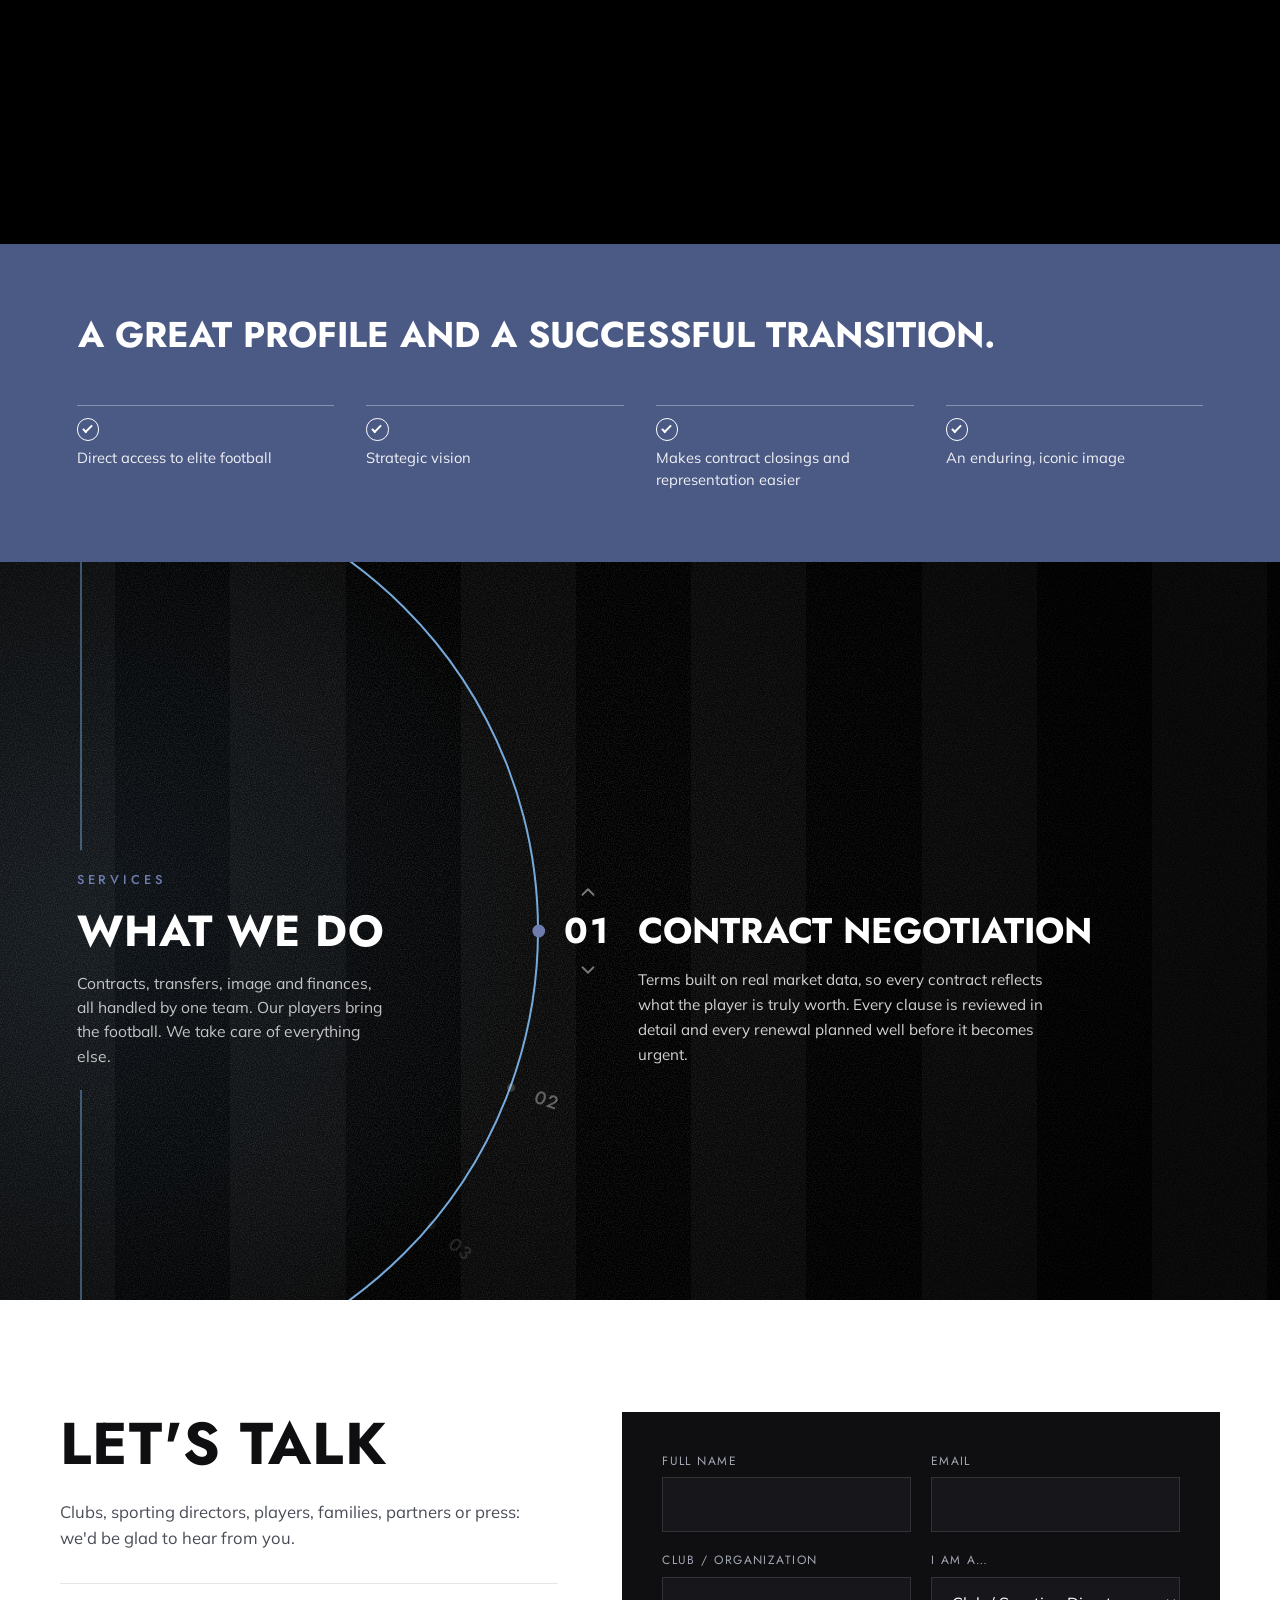
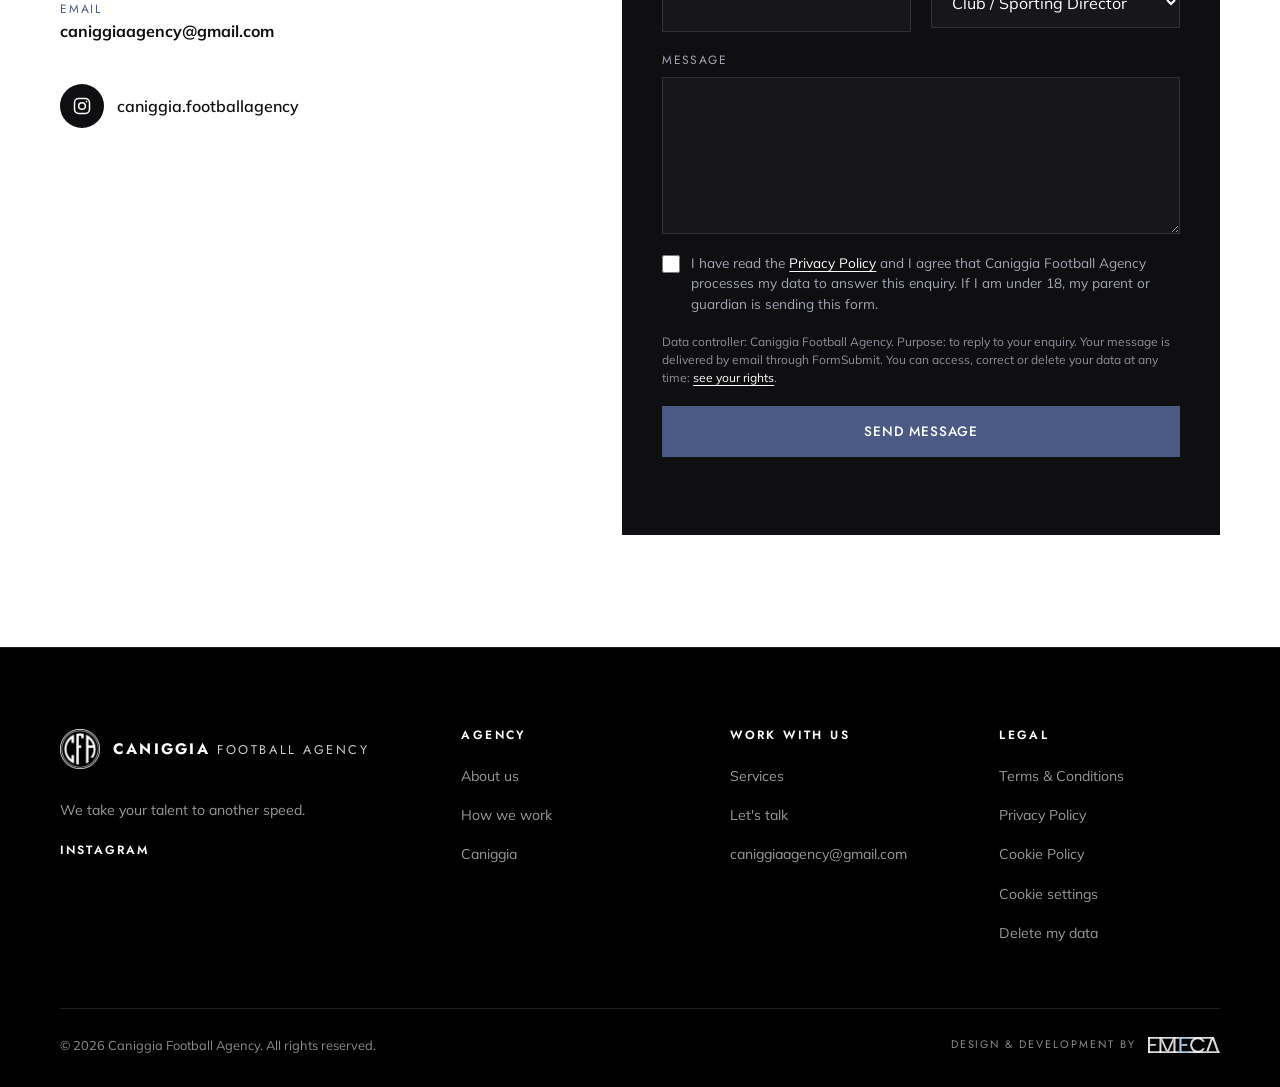
==== commit 18fc6b36: "great" ====
--- a/index.html
+++ b/index.html
@@ -282,7 +282,7 @@
     <section class="profile-band" aria-label="Claudio Caniggia profile">
       <div class="profile-band__inner">
         <div class="profile-band__head reveal">
-          <h2 class="profile-band__title">A GRIT profile and a successful transition.</h2>
+          <h2 class="profile-band__title">A great profile and a successful transition.</h2>
         </div>
         <ul class="profile-band__list reveal">
           <li>Direct access to elite football</li>
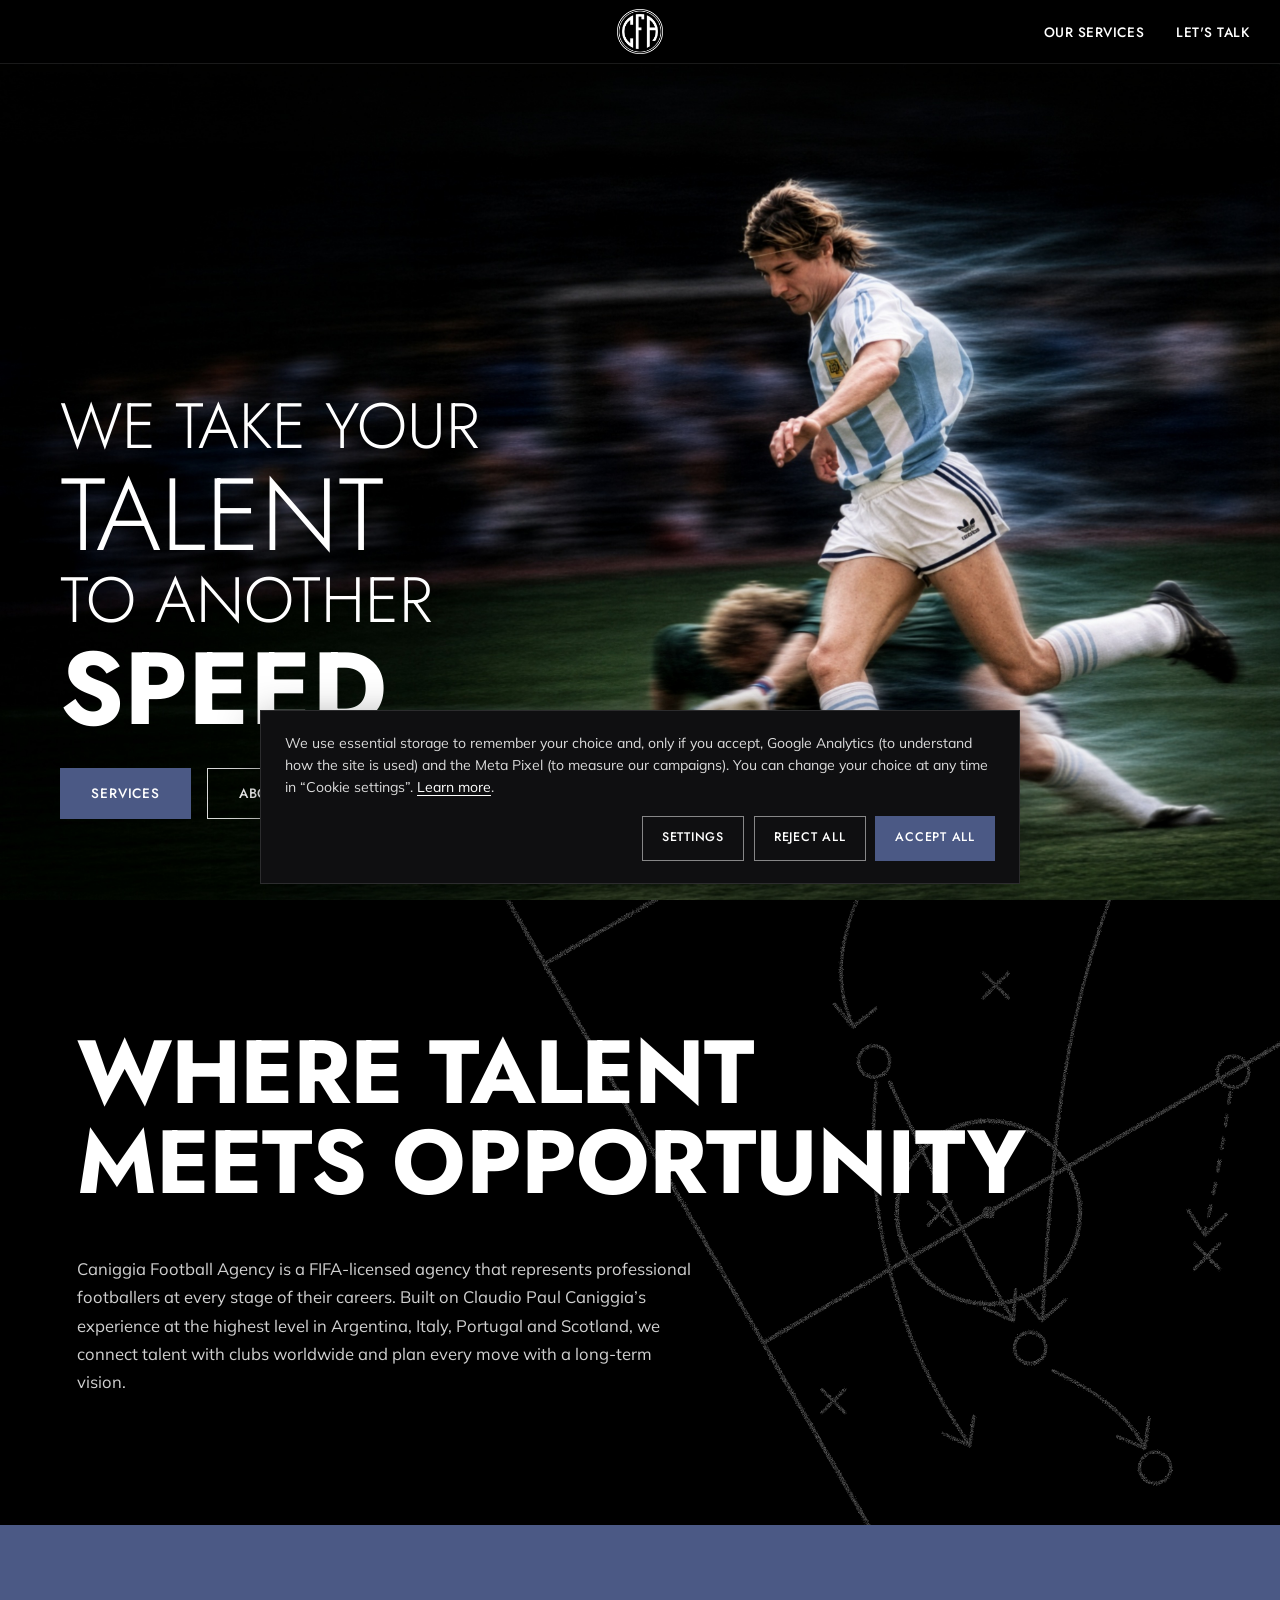
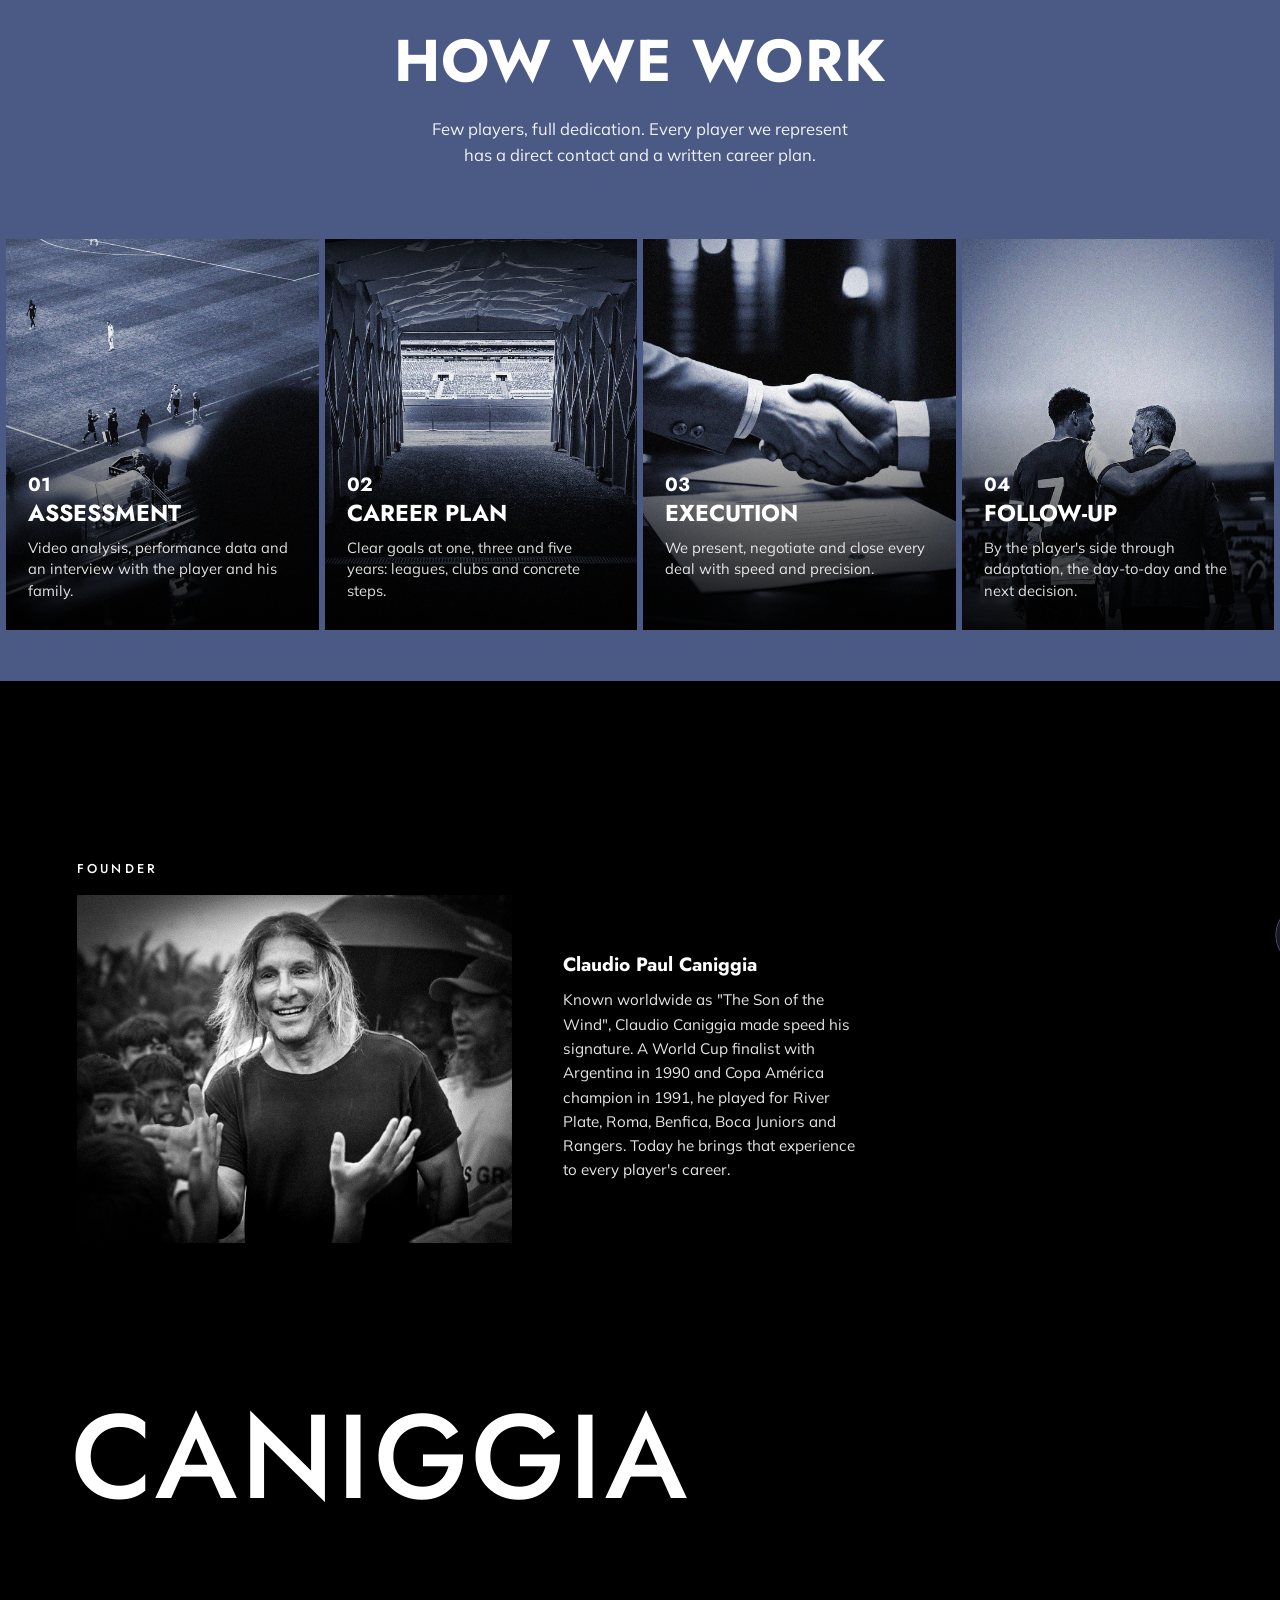
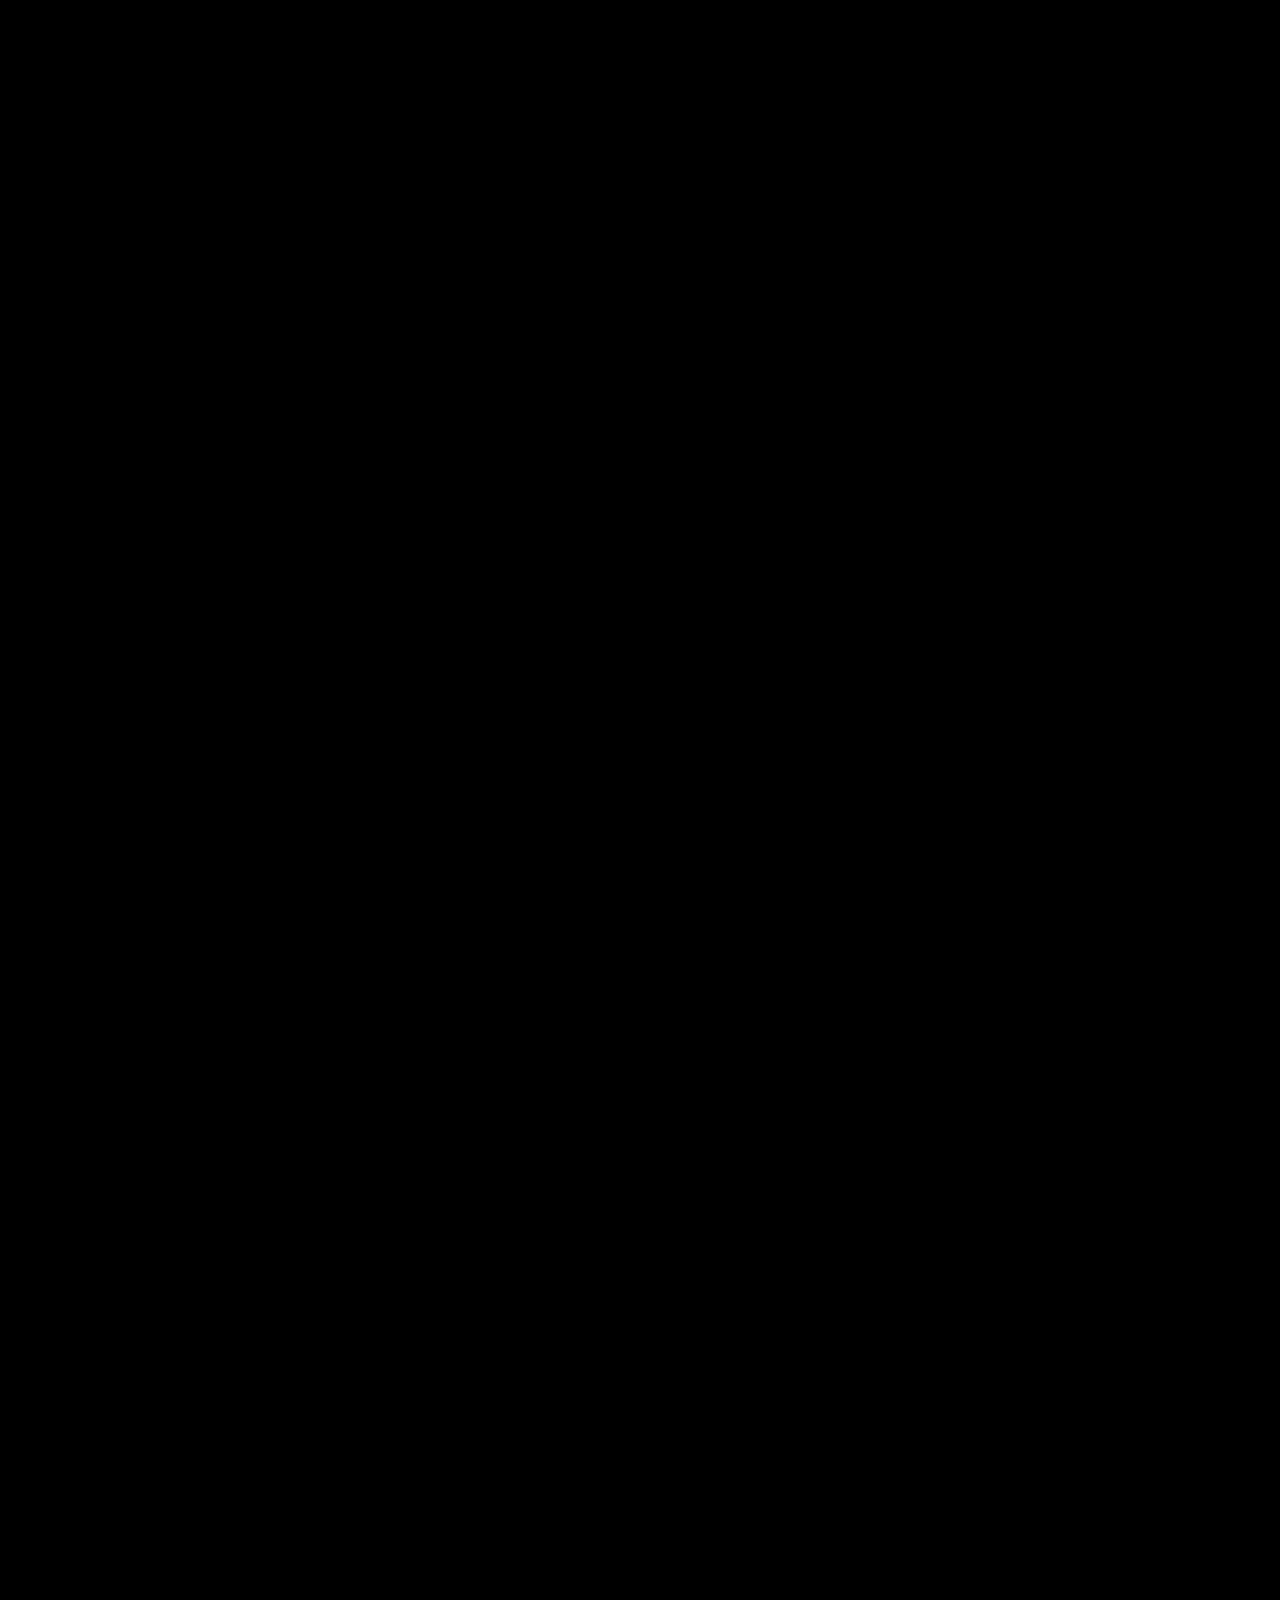
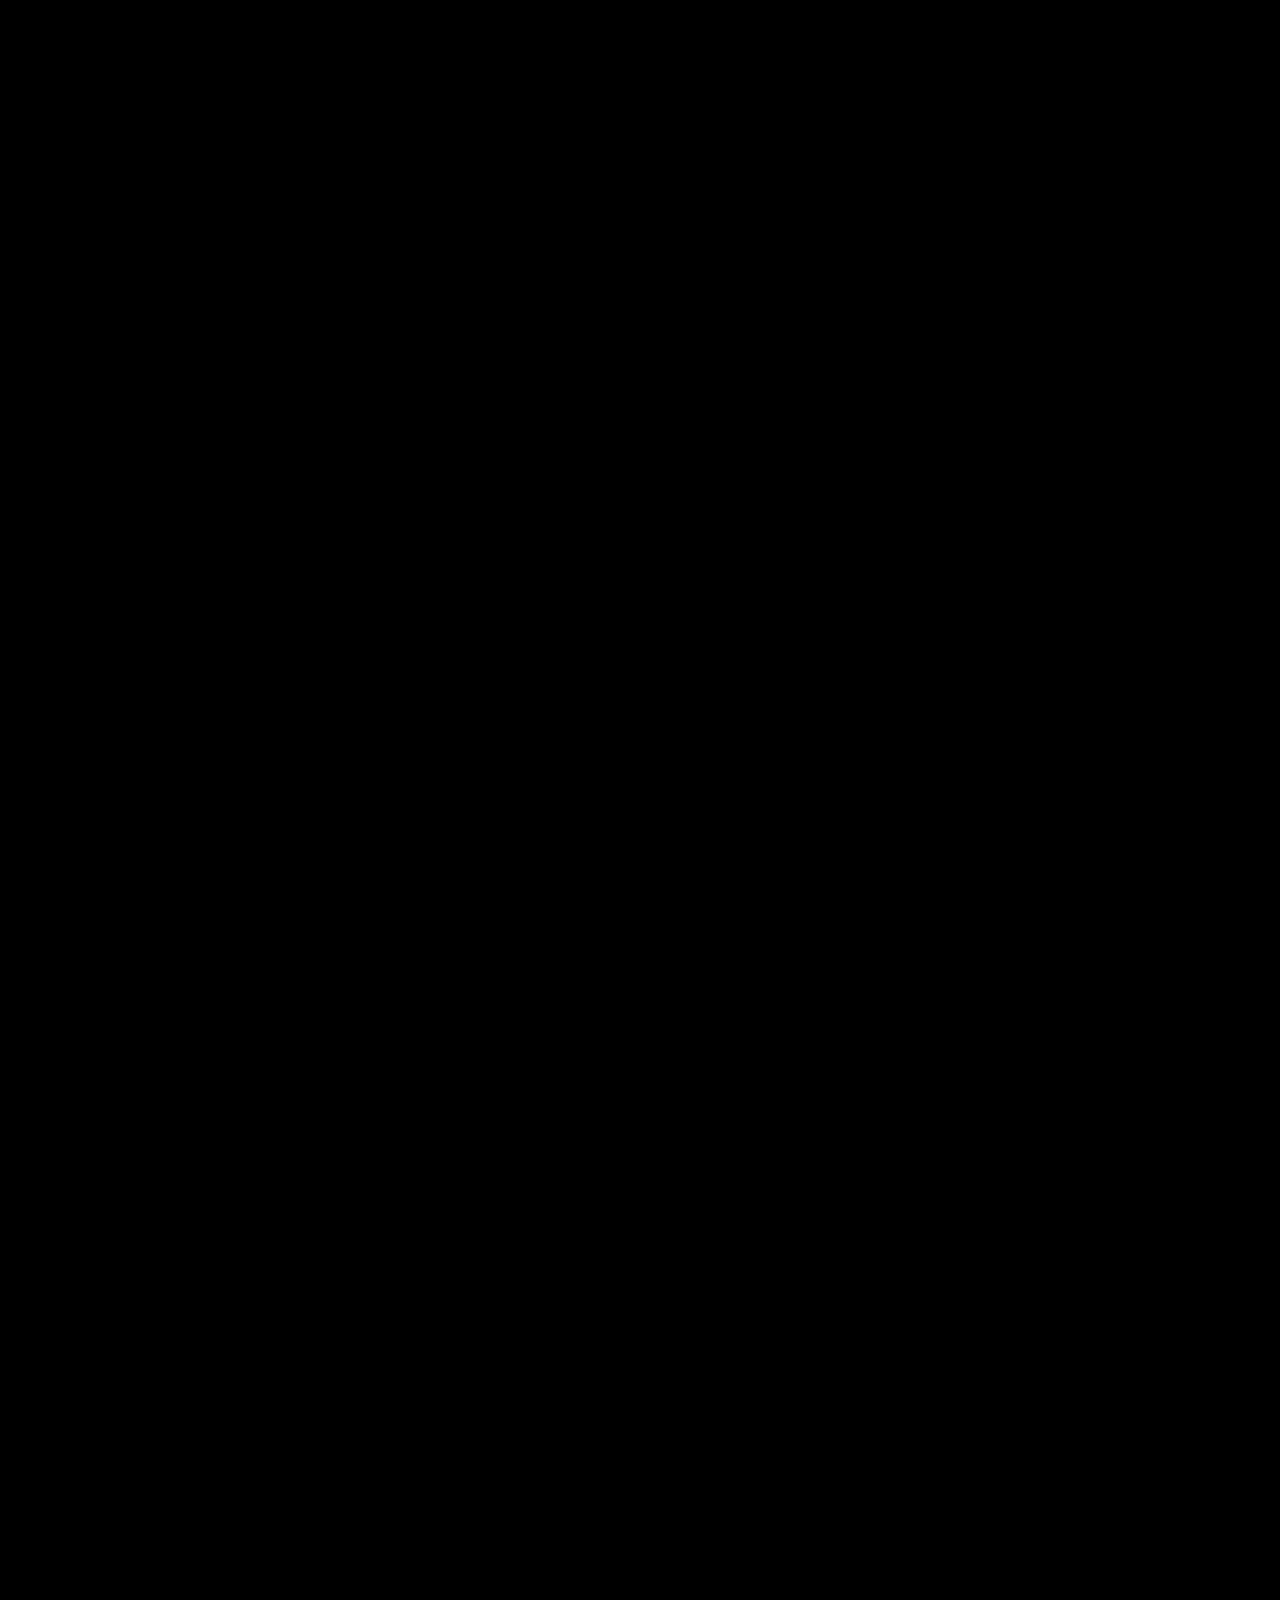
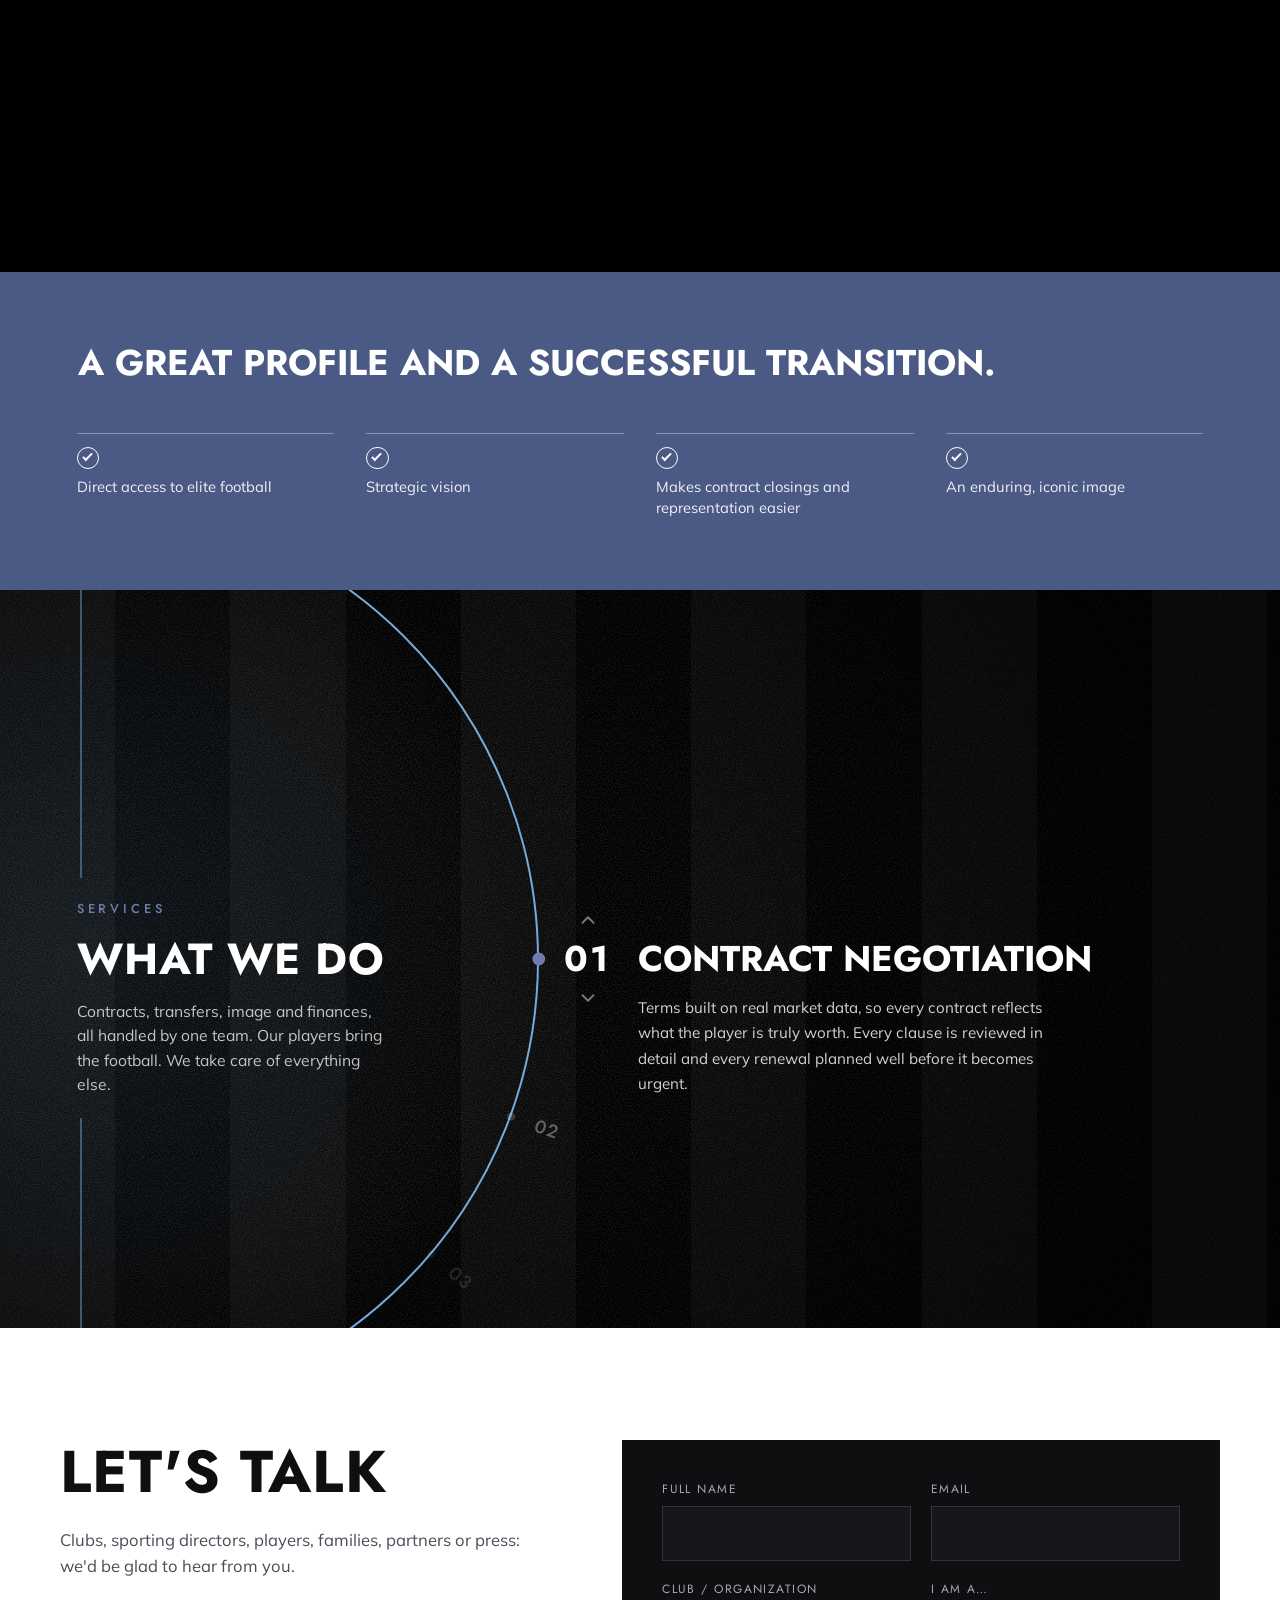
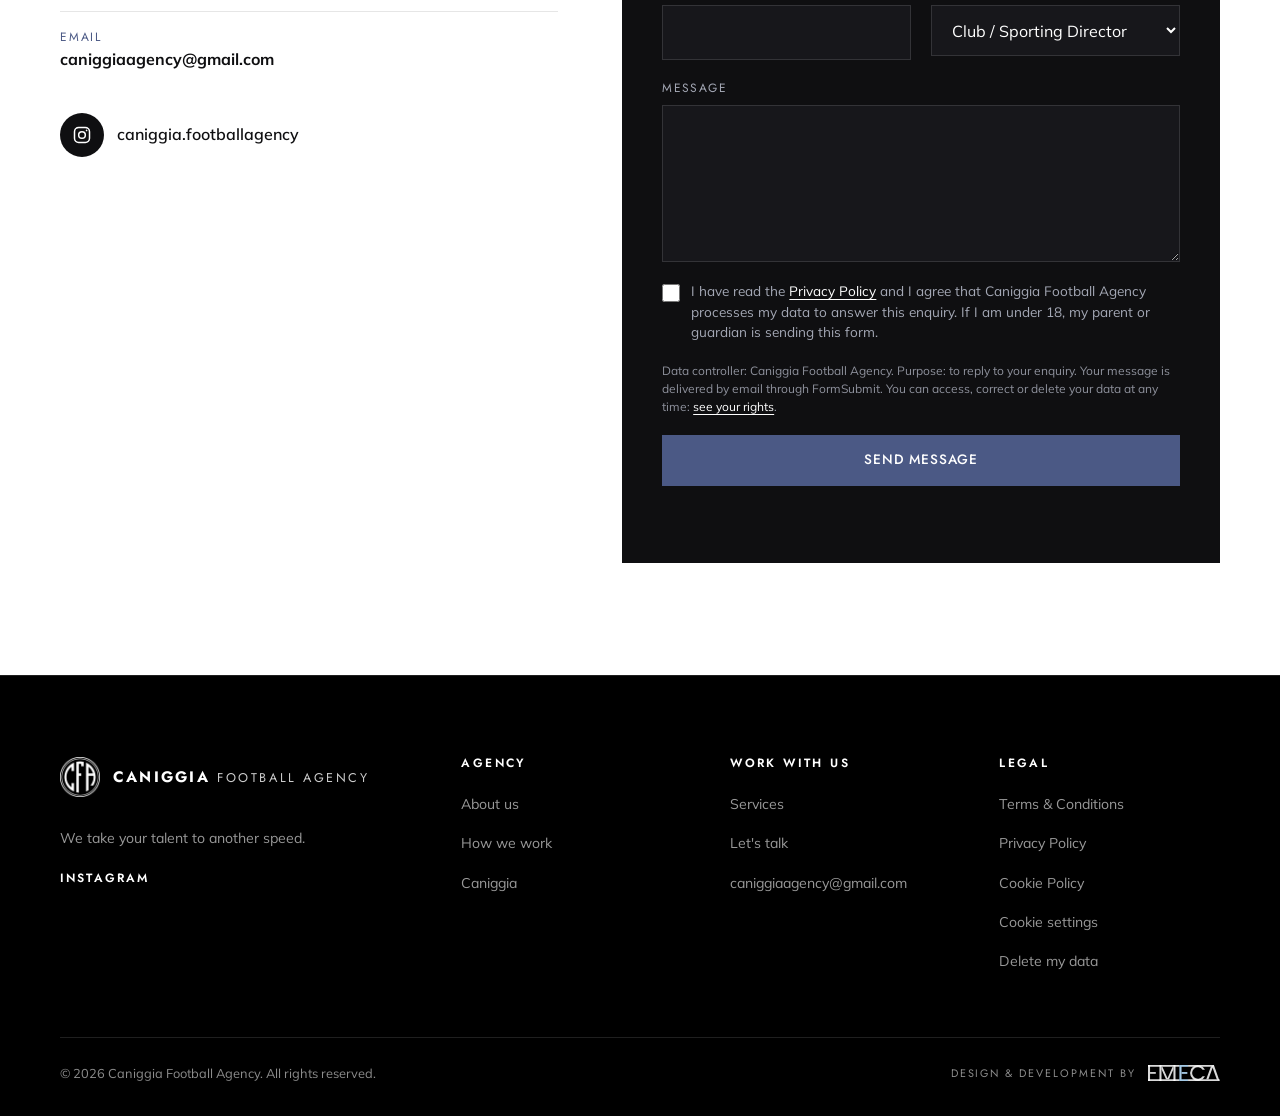
==== commit 4f3b39a4: "about us" ====
--- a/index.html
+++ b/index.html
@@ -84,8 +84,8 @@
         <h2 class="who__title reveal"><span>Where talent</span> <span>meets opportunity</span></h2>
         <div class="who__text reveal">
           <p>
-            Caniggia Football Agency represents professional footballers at every stage of their
-            careers. Built on Claudio Paul Caniggia’s experience at the highest level in Argentina,
+            Caniggia Football Agency is a FIFA-licensed agency that represents professional
+            footballers at every stage of their careers. Built on Claudio Paul Caniggia’s experience at the highest level in Argentina,
             Italy, Portugal and Scotland, we connect talent with clubs worldwide and plan every move
             with a long-term vision.
           </p>
